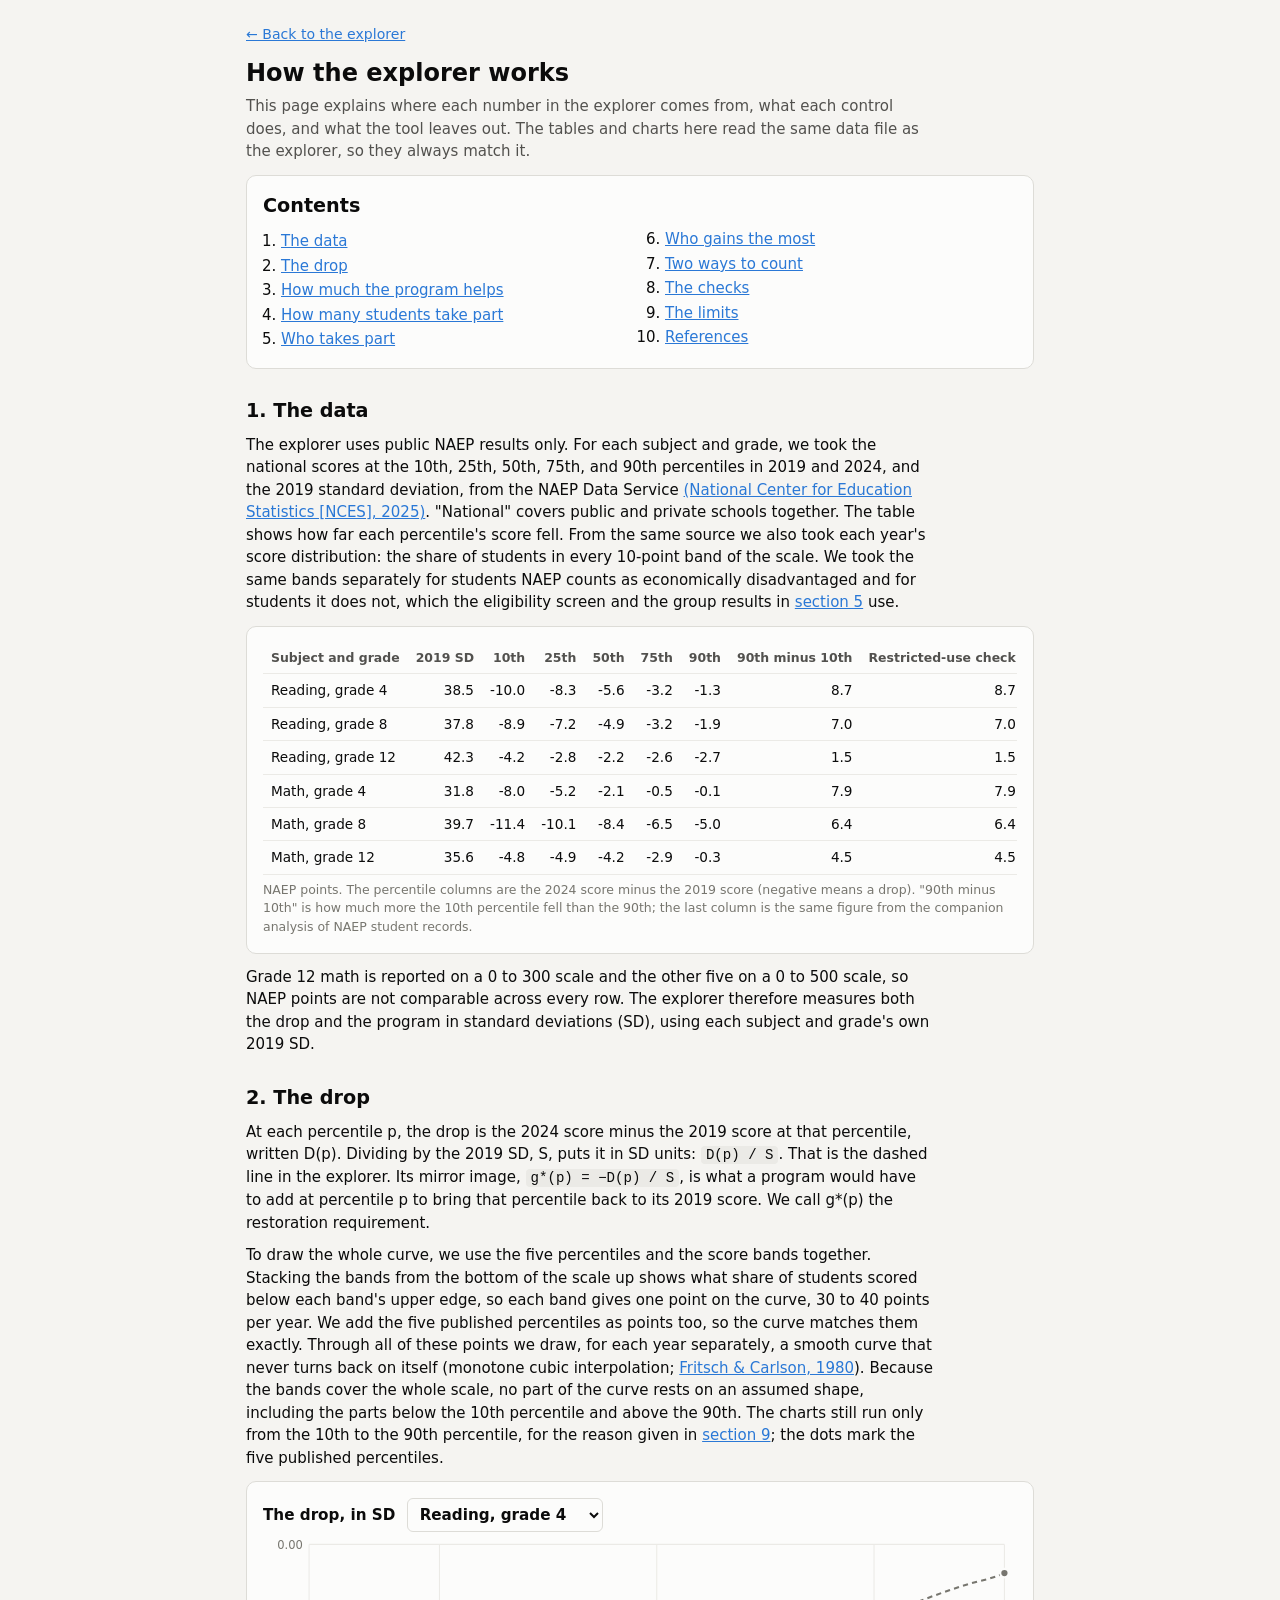
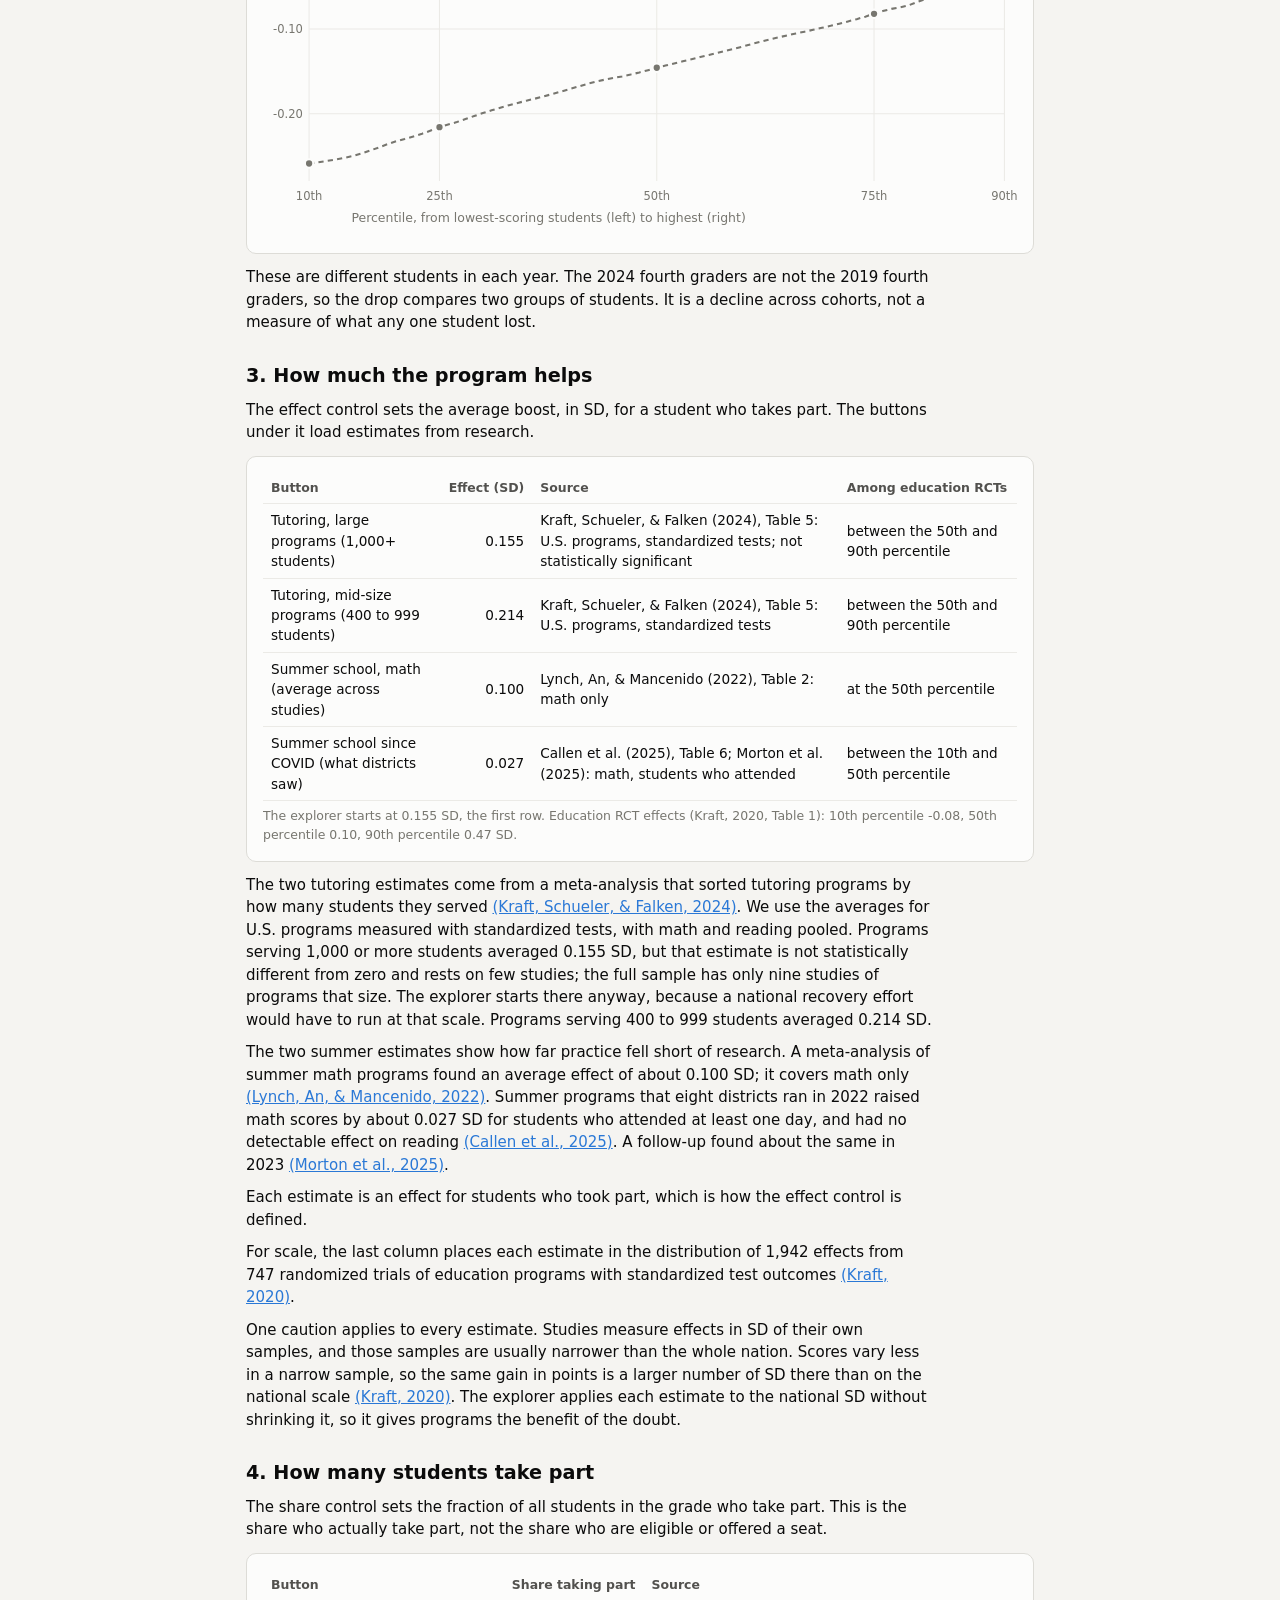
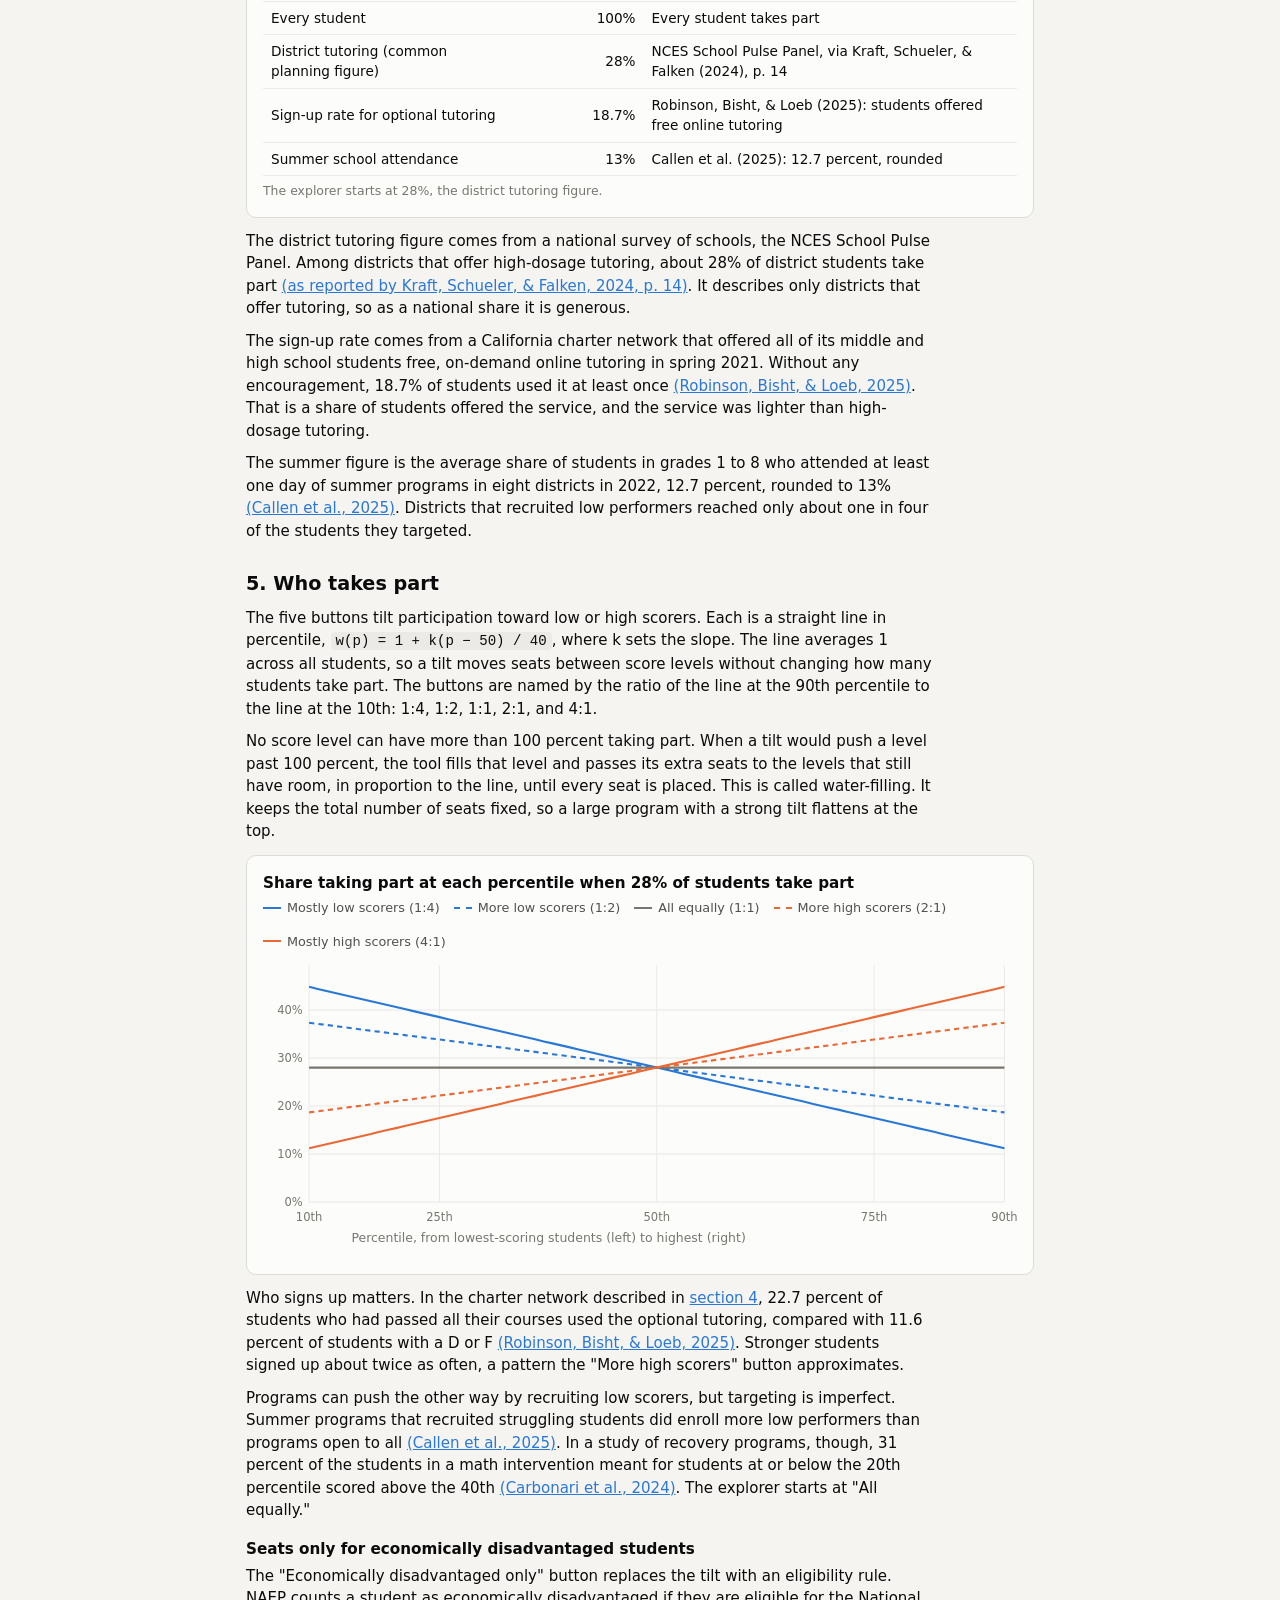
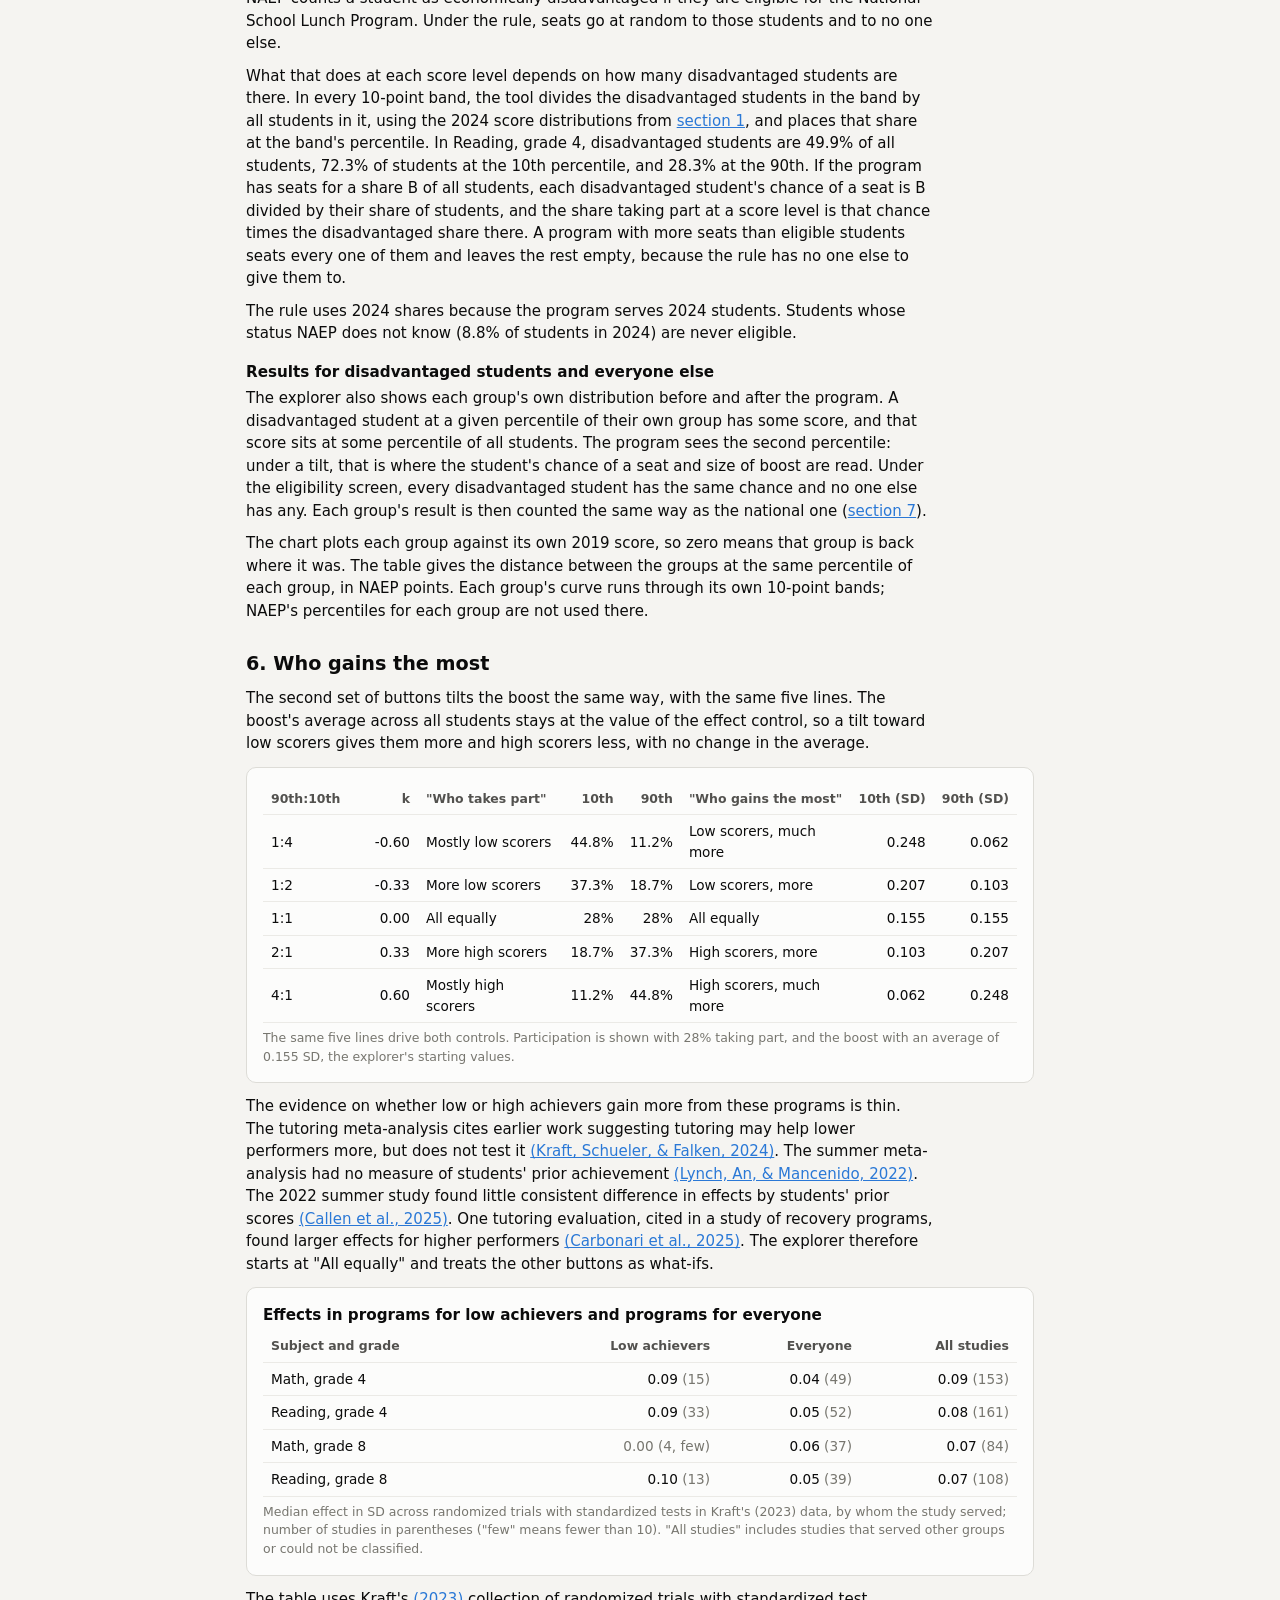
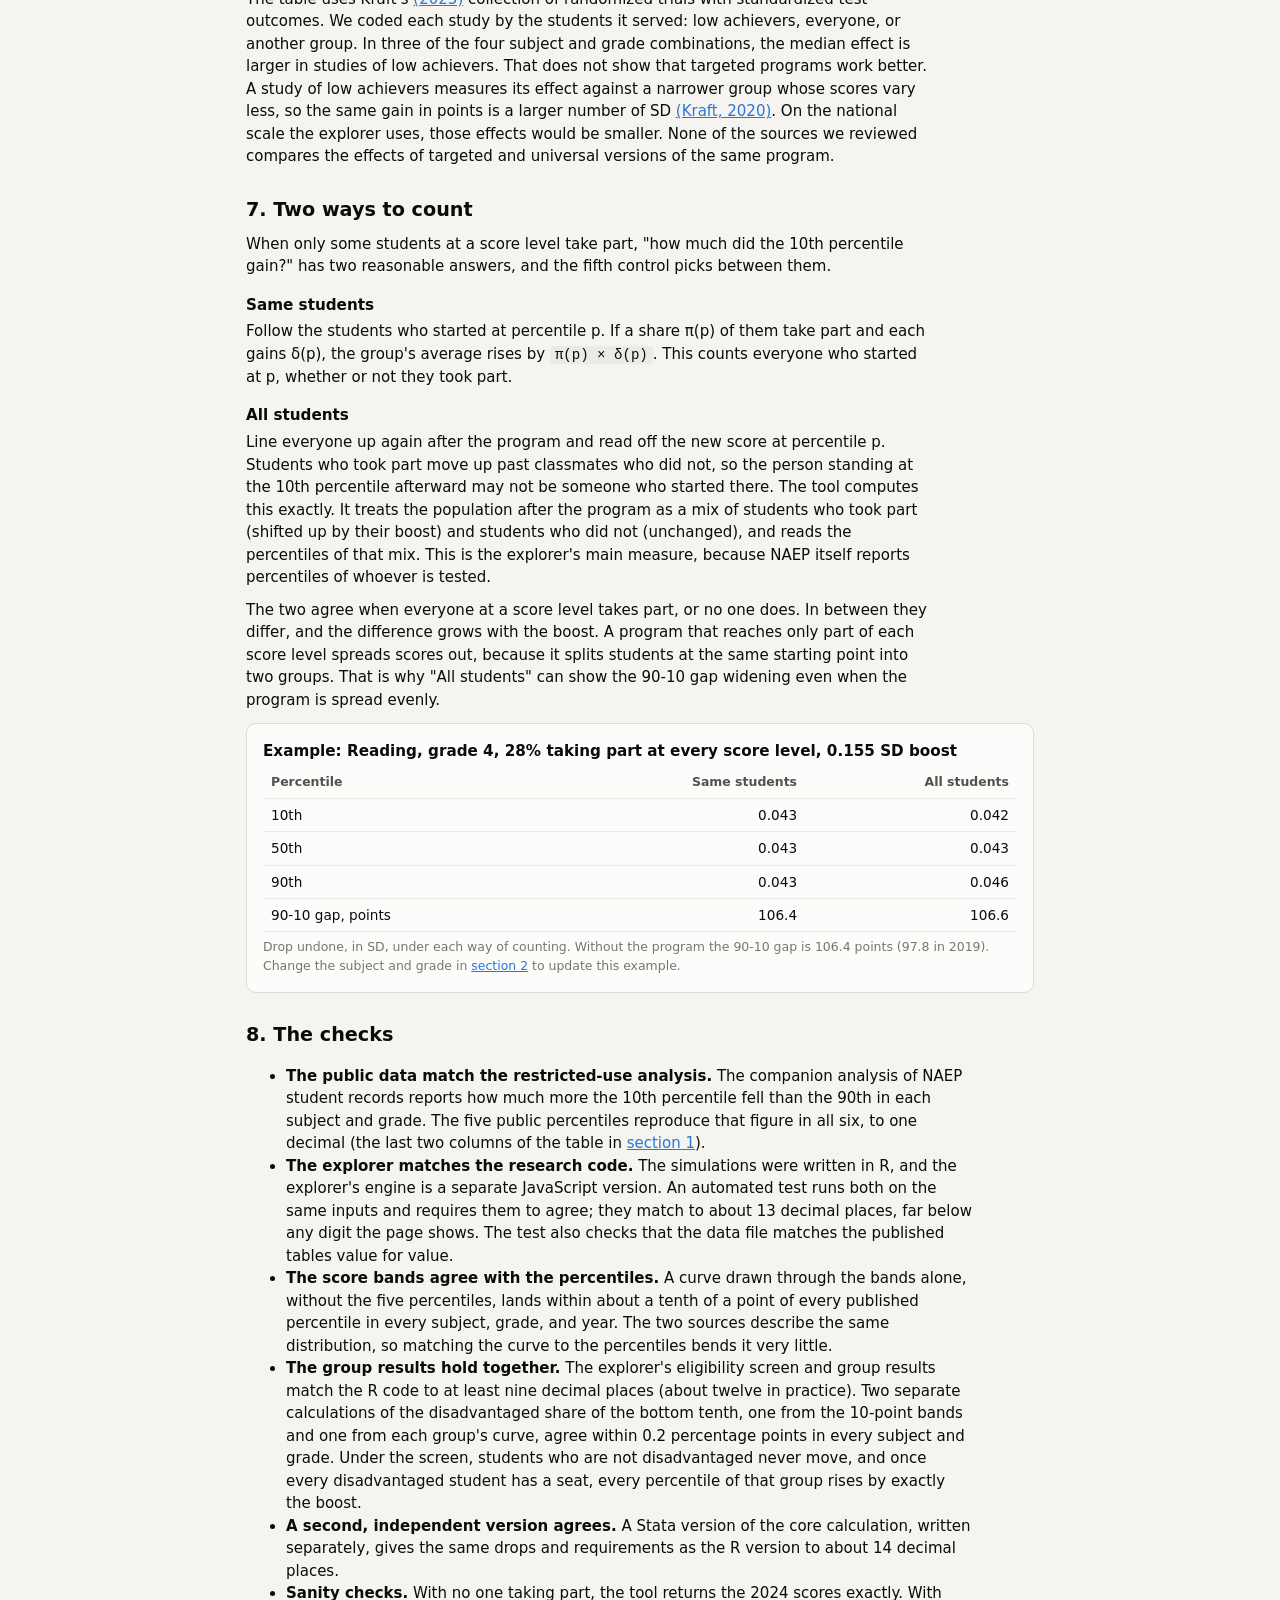
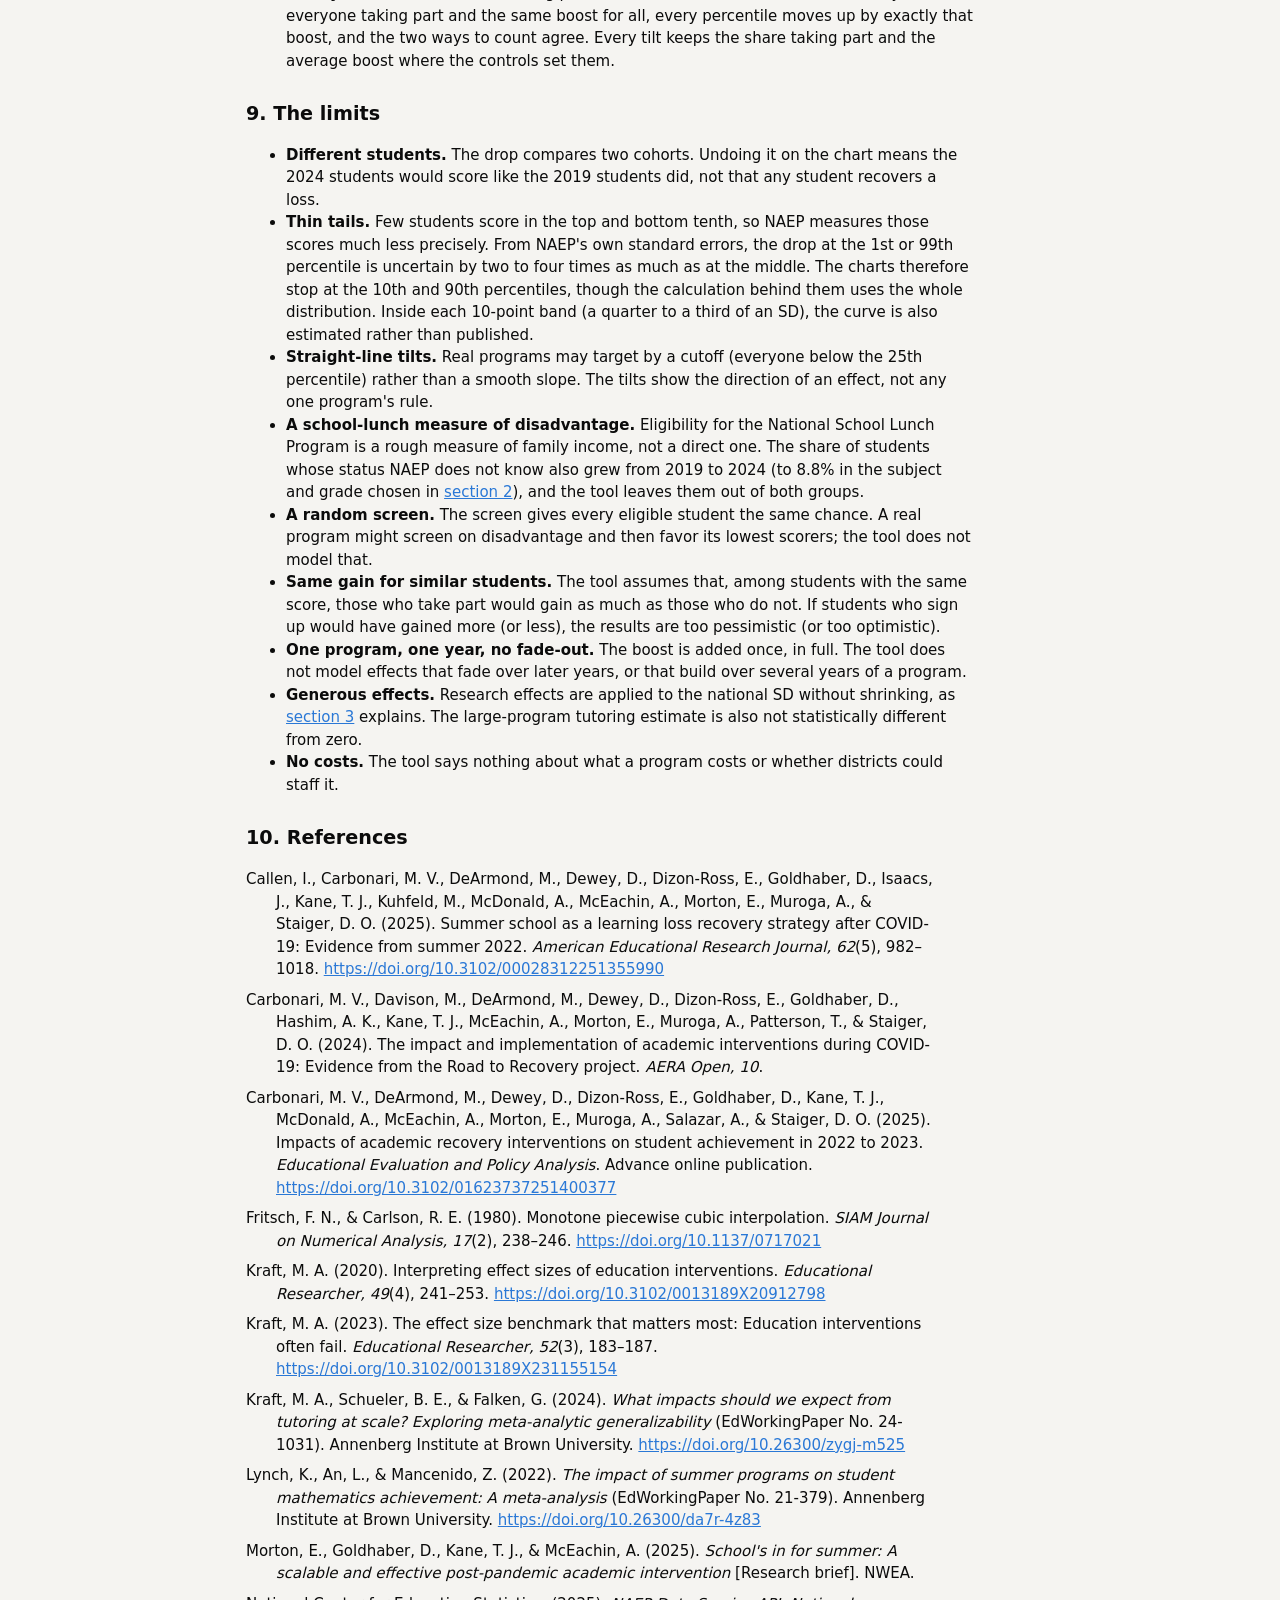
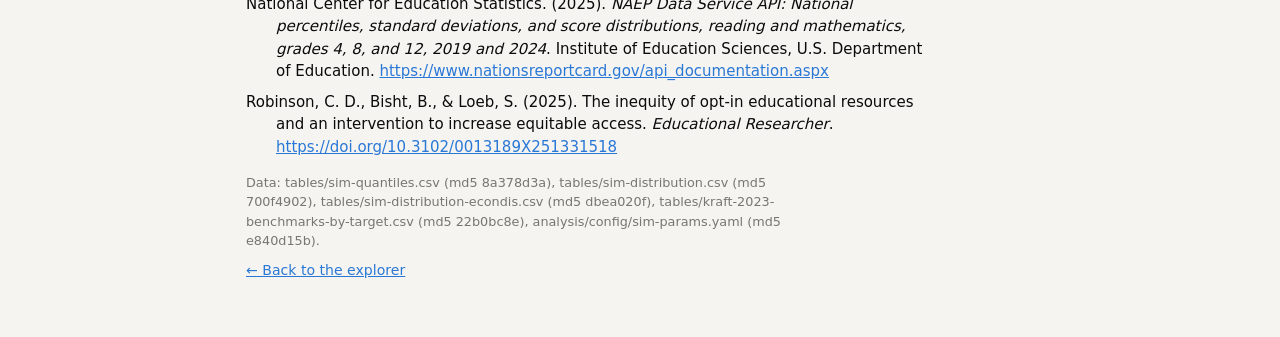
==== docs/methods.html @ 3affa506 "Add the economic-disadvantage breakdown to the pipeline and explorer Score distributions by ED statu" ====
<!doctype html>
<!-- draft v3, 2026-09-29 (eligibility screen and ED / not-ED results); sources: docs/cells.js (tables/sim-quantiles.csv, tables/sim-distribution.csv, tables/sim-distribution-econdis.csv, tables/kraft-2023-benchmarks-by-target.csv, analysis/config/sim-params.yaml), docs/engine.js, references/references.bib, source PDFs checked 2026-09-28 -->
<html lang="en">
<head>
<meta charset="utf-8">
<meta name="viewport" content="width=device-width, initial-scale=1">
<title>Explorer Methods</title>
<meta name="description" content="How the NAEP Recovery Explorer was built: the data, the drop, the program presets, the gradients, the two ways to count, the checks, and the limits.">
<link rel="stylesheet" href="style.css">
</head>
<body>
<main class="doc">
  <p class="back"><a href="index.html">&larr; Back to the explorer</a></p>
  <h1>How the explorer works</h1>
  <p class="lede">This page explains where each number in the explorer comes from, what each control does, and
  what the tool leaves out. The tables and charts here read the same data file as the explorer, so they
  always match it.</p>

  <nav class="card" aria-label="Contents">
    <h2>Contents</h2>
    <ol class="toc">
      <li><a href="#data">The data</a></li>
      <li><a href="#drop">The drop</a></li>
      <li><a href="#effects">How much the program helps</a></li>
      <li><a href="#participation">How many students take part</a></li>
      <li><a href="#who-takes-part">Who takes part</a></li>
      <li><a href="#who-gains">Who gains the most</a></li>
      <li><a href="#counting">Two ways to count</a></li>
      <li><a href="#checks">The checks</a></li>
      <li><a href="#limits">The limits</a></li>
      <li><a href="#references">References</a></li>
    </ol>
  </nav>

  <!-- ============================================================ 1 -->
  <section id="data">
    <h2>1. The data</h2>
    <p>The explorer uses public NAEP results only. For each subject and grade, we took the national scores at
    the 10th, 25th, 50th, 75th, and 90th percentiles in 2019 and 2024, and the 2019 standard deviation, from
    the NAEP Data Service <a href="#ref-naep">(National Center for Education Statistics [NCES], 2025)</a>.
    "National" covers public and private schools together. The table shows how far each percentile's score fell.
    From the same source we also took each year's score distribution: the share of students in every 10-point
    band of the scale. We took the same bands separately for students NAEP counts as economically disadvantaged
    and for students it does not, which the eligibility screen and the group results in
    <a href="#who-takes-part">section 5</a> use.</p>
    <div class="card">
      <div class="tbl-wrap"><table id="data-tbl"></table></div>
    </div>
    <p>Grade 12 math is reported on a 0 to 300 scale and the other five on a 0 to 500 scale, so NAEP points
    are not comparable across every row. The explorer therefore measures both the drop and the program in
    standard deviations (SD), using each subject and grade's own 2019 SD.</p>
  </section>

  <!-- ============================================================ 2 -->
  <section id="drop">
    <h2>2. The drop</h2>
    <p>At each percentile p, the drop is the 2024 score minus the 2019 score at that percentile, written
    D(p). Dividing by the 2019 SD, S, puts it in SD units: <span class="eq">D(p) / S</span>. That is the dashed
    line in the explorer. Its mirror image, <span class="eq">g*(p) = &minus;D(p) / S</span>, is what a program
    would have to add at percentile p to bring that percentile back to its 2019 score. We call g*(p) the
    restoration requirement.</p>
    <p>To draw the whole curve, we use the five percentiles and the score bands together. Stacking the bands
    from the bottom of the scale up shows what share of students scored below each band's upper edge, so each
    band gives one point on the curve, 30 to 40 points per year. We add the five published percentiles as points too, so the curve matches them exactly. Through all
    of these points we draw, for each year separately, a smooth curve that never turns back on itself
    (monotone cubic interpolation; <a href="#ref-fc">Fritsch &amp; Carlson, 1980</a>). Because the bands
    cover the whole scale, no part of the curve rests on an assumed shape, including the parts below the 10th
    percentile and above the 90th. The charts still run only from the 10th to the 90th percentile, for the
    reason given in <a href="#limits">section 9</a>; the dots mark the five published percentiles.</p>
    <div class="card">
      <h3>The drop, in SD <select id="cell" class="inline-select" aria-label="Subject and grade"></select></h3>
      <div class="chart" id="drop-chart"><div class="tip"></div></div>
      <p class="axis-cap">Percentile, from lowest-scoring students (left) to highest (right)</p>
    </div>
    <p>These are different students in each year. The 2024 fourth graders are not the 2019 fourth graders, so
    the drop compares two groups of students. It is a decline across cohorts, not a measure of what any one
    student lost.</p>
  </section>

  <!-- ============================================================ 3 -->
  <section id="effects">
    <h2>3. How much the program helps</h2>
    <p>The effect control sets the average boost, in SD, for a student who takes part. The buttons under it
    load estimates from research.</p>
    <div class="card">
      <div class="tbl-wrap"><table id="effects-tbl"></table></div>
    </div>
    <p>The two tutoring estimates come from a meta-analysis that sorted tutoring programs by how many
    students they served <a href="#ref-ksf">(Kraft, Schueler, &amp; Falken, 2024)</a>. We use the averages for
    U.S. programs measured with standardized tests, with math and reading pooled. Programs serving 1,000 or
    more students averaged <span data-effect="tut_scale"></span> SD, but that estimate is not statistically
    different from zero and rests on few studies; the full sample has only nine studies of programs that size.
    The explorer starts there anyway, because a national recovery effort would have to run at that scale.
    Programs serving 400 to 999 students averaged <span data-effect="tut_mid"></span> SD.</p>
    <p>The two summer estimates show how far practice fell short of research. A meta-analysis of summer math
    programs found an average effect of about <span data-effect="summer_math"></span> SD; it covers math only
    <a href="#ref-lynch">(Lynch, An, &amp; Mancenido, 2022)</a>. Summer programs that eight districts ran in
    2022 raised math scores by about <span data-effect="summer_real"></span> SD for students who attended at
    least one day, and had no detectable effect on reading <a href="#ref-callen">(Callen et al., 2025)</a>. A
    follow-up found about the same in 2023 <a href="#ref-morton">(Morton et al., 2025)</a>.</p>
    <p>Each estimate is an effect for students who took part, which is how the effect control is defined.</p>
    <p>For scale, the last column places each estimate in the distribution of 1,942 effects from 747
    randomized trials of education programs with standardized test outcomes
    <a href="#ref-kraft2020">(Kraft, 2020)</a>.</p>
    <p>One caution applies to every estimate. Studies measure effects in SD of their own samples, and those
    samples are usually narrower than the whole nation. Scores vary less in a narrow sample, so the same gain
    in points is a larger number of SD there than on the national scale
    <a href="#ref-kraft2020">(Kraft, 2020)</a>. The explorer applies each estimate to the national SD without
    shrinking it, so it gives programs the benefit of the doubt.</p>
  </section>

  <!-- ============================================================ 4 -->
  <section id="participation">
    <h2>4. How many students take part</h2>
    <p>The share control sets the fraction of all students in the grade who take part. This is the share who
    actually take part, not the share who are eligible or offered a seat.</p>
    <div class="card">
      <div class="tbl-wrap"><table id="part-tbl"></table></div>
    </div>
    <p>The district tutoring figure comes from a national survey of schools, the NCES School Pulse Panel.
    Among districts that offer high-dosage tutoring, about <span data-part="hdt_dist"></span> of district
    students take part <a href="#ref-ksf">(as reported by Kraft, Schueler, &amp; Falken, 2024, p. 14)</a>. It
    describes only districts that offer tutoring, so as a national share it is generous.</p>
    <p>The sign-up rate comes from a California charter network that offered all of its middle and high school
    students free, on-demand online tutoring in spring 2021. Without any encouragement,
    <span data-part="optin"></span> of students used it at least once
    <a href="#ref-robinson">(Robinson, Bisht, &amp; Loeb, 2025)</a>. That is a share of students offered the
    service, and the service was lighter than high-dosage tutoring.</p>
    <p>The summer figure is the average share of students in grades 1 to 8 who attended at least one day of
    summer programs in eight districts in 2022, 12.7 percent, rounded to <span data-part="summer"></span>
    <a href="#ref-callen">(Callen et al., 2025)</a>. Districts that recruited low performers reached only about
    one in four of the students they targeted.</p>
  </section>

  <!-- ============================================================ 5 -->
  <section id="who-takes-part">
    <h2>5. Who takes part</h2>
    <p>The five buttons tilt participation toward low or high scorers. Each is a straight line in percentile,
    <span class="eq">w(p) = 1 + k(p &minus; 50) / 40</span>, where k sets the slope. The line averages 1 across
    all students, so a tilt moves seats between score levels without changing how many students take part.
    The buttons are named by the ratio of the line at the 90th percentile to the line at the 10th: 1:4, 1:2,
    1:1, 2:1, and 4:1.</p>
    <p>No score level can have more than 100 percent taking part. When a tilt would push a level past 100
    percent, the tool fills that level and passes its extra seats to the levels that still have room, in
    proportion to the line, until every seat is placed. This is called water-filling. It keeps the total
    number of seats fixed, so a large program with a strong tilt flattens at the top.</p>
    <div class="card">
      <h3 id="tilt-title"></h3>
      <div class="legend" id="tilt-legend"></div>
      <div class="chart" id="tilt-chart"><div class="tip"></div></div>
      <p class="axis-cap">Percentile, from lowest-scoring students (left) to highest (right)</p>
    </div>
    <p>Who signs up matters. In the charter network described in <a href="#participation">section 4</a>,
    22.7 percent of students who had passed all their courses used the optional tutoring, compared with 11.6
    percent of students with a D or F <a href="#ref-robinson">(Robinson, Bisht, &amp; Loeb, 2025)</a>. Stronger
    students signed up about twice as often, a pattern the "More high scorers" button approximates.</p>
    <p>Programs can push the other way by recruiting low scorers, but targeting is imperfect. Summer programs
    that recruited struggling students did enroll more low performers than programs open to all
    <a href="#ref-callen">(Callen et al., 2025)</a>. In a study of recovery programs, though, 31 percent of the
    students in a math intervention meant for students at or below the 20th percentile scored above the 40th
    <a href="#ref-carb24">(Carbonari et al., 2024)</a>. The explorer starts at "All equally."</p>

    <h3 id="screen">Seats only for economically disadvantaged students</h3>
    <p>The "Economically disadvantaged only" button replaces the tilt with an eligibility rule. NAEP counts a
    student as economically disadvantaged if they are eligible for the National School Lunch Program. Under the
    rule, seats go at random to those students and to no one else.</p>
    <p>What that does at each score level depends on how many disadvantaged students are there. In every
    10-point band, the tool divides the disadvantaged students in the band by all students in it, using the 2024
    score distributions from <a href="#data">section 1</a>, and places that share at the band's percentile. In
    <span data-ed="cell"></span>, disadvantaged students are <span data-ed="pop"></span> of all students,
    <span data-ed="s10"></span> of students at the 10th percentile, and <span data-ed="s90"></span> at the
    90th. If the program has seats for a share B of all students, each disadvantaged student's chance of a
    seat is B divided by their share of students, and the share taking part at a score level is that chance
    times the disadvantaged share there. A program with more seats than eligible students seats every one of
    them and leaves the rest empty, because the rule has no one else to give them to.</p>
    <p>The rule uses 2024 shares because the program serves 2024 students. Students whose status NAEP does not
    know (<span data-ed="info"></span> of students in 2024) are never eligible.</p>

    <h3 id="groups">Results for disadvantaged students and everyone else</h3>
    <p>The explorer also shows each group's own distribution before and after the program. A disadvantaged
    student at a given percentile of their own group has some score, and that score sits at some percentile of
    all students. The program sees the second percentile: under a tilt, that is where the student's chance of a
    seat and size of boost are read. Under the eligibility screen, every disadvantaged student has the same
    chance and no one else has any. Each group's result is then counted the same way as the national one
    (<a href="#counting">section 7</a>).</p>
    <p>The chart plots each group against its own 2019 score, so zero means that group is back where it was.
    The table gives the distance between the groups at the same percentile of each group, in NAEP points. Each
    group's curve runs through its own 10-point bands; NAEP's percentiles for each group are not used there.</p>
  </section>

  <!-- ============================================================ 6 -->
  <section id="who-gains">
    <h2>6. Who gains the most</h2>
    <p>The second set of buttons tilts the boost the same way, with the same five lines. The boost's average
    across all students stays at the value of the effect control, so a tilt toward low scorers gives them more
    and high scorers less, with no change in the average.</p>
    <div class="card">
      <div class="tbl-wrap"><table id="tilt-tbl"></table></div>
    </div>
    <p>The evidence on whether low or high achievers gain more from these programs is thin. The tutoring
    meta-analysis cites earlier work suggesting tutoring may help lower performers more, but does not test it
    <a href="#ref-ksf">(Kraft, Schueler, &amp; Falken, 2024)</a>. The summer meta-analysis had no measure of
    students' prior achievement <a href="#ref-lynch">(Lynch, An, &amp; Mancenido, 2022)</a>. The 2022 summer
    study found little consistent difference in effects by students' prior scores
    <a href="#ref-callen">(Callen et al., 2025)</a>. One tutoring evaluation, cited in a study of recovery
    programs, found larger effects for higher performers <a href="#ref-carb25">(Carbonari et al., 2025)</a>.
    The explorer therefore starts at "All equally" and treats the other buttons as what-ifs.</p>
    <div class="card">
      <h3>Effects in programs for low achievers and programs for everyone</h3>
      <div class="tbl-wrap"><table id="kraft-tbl"></table></div>
    </div>
    <p>The table uses Kraft's <a href="#ref-kraft2023">(2023)</a> collection of randomized trials with
    standardized test outcomes. We coded each study by the students it served: low achievers, everyone, or
    another group. <span id="kraft-count"></span> That does not show that targeted programs work better. A study
    of low achievers measures its effect against a narrower group whose scores vary less, so the same gain in
    points is a larger number of SD <a href="#ref-kraft2020">(Kraft, 2020)</a>. On the national scale the
    explorer uses, those effects would be smaller. None of the sources we reviewed compares the effects of
    targeted and universal versions of the same program.</p>
  </section>

  <!-- ============================================================ 7 -->
  <section id="counting">
    <h2>7. Two ways to count</h2>
    <p>When only some students at a score level take part, "how much did the 10th percentile gain?" has two
    reasonable answers, and the fifth control picks between them.</p>
    <h3>Same students</h3>
    <p>Follow the students who started at percentile p. If a share &pi;(p) of them take part and each gains
    &delta;(p), the group's average rises by <span class="eq">&pi;(p) &times; &delta;(p)</span>. This counts
    everyone who started at p, whether or not they took part.</p>
    <h3>All students</h3>
    <p>Line everyone up again after the program and read off the new score at percentile p. Students who took
    part move up past classmates who did not, so the person standing at the 10th percentile afterward may not
    be someone who started there. The tool computes this exactly. It treats the population after the program
    as a mix of students who took part (shifted up by their boost) and students who did not (unchanged), and
    reads the percentiles of that mix. This is the explorer's main measure, because NAEP itself reports
    percentiles of whoever is tested.</p>
    <p>The two agree when everyone at a score level takes part, or no one does. In between they differ, and
    the difference grows with the boost. A program that reaches only part of each score level spreads scores
    out, because it splits students at the same starting point into two groups. That is why "All students" can
    show the 90-10 gap widening even when the program is spread evenly.</p>
    <div class="card">
      <h3 id="count-title"></h3>
      <div class="tbl-wrap"><table id="count-tbl"></table></div>
    </div>
  </section>

  <!-- ============================================================ 8 -->
  <section id="checks">
    <h2>8. The checks</h2>
    <ul>
      <li><strong>The public data match the restricted-use analysis.</strong> The companion analysis of NAEP
      student records reports how much more the 10th percentile fell than the 90th in each subject and grade.
      The five public percentiles reproduce that figure in all six, to one decimal (the last two columns of the
      table in <a href="#data">section 1</a>).</li>
      <li><strong>The explorer matches the research code.</strong> The simulations were written in R, and the
      explorer's engine is a separate JavaScript version. An automated test runs both on the same inputs and
      requires them to agree; they match to about 13 decimal places, far below any digit the page shows. The
      test also checks that the data file matches the published tables value for value.</li>
      <li><strong>The score bands agree with the percentiles.</strong> A curve drawn through the bands alone,
      without the five percentiles, lands within about a tenth of a point of every published percentile in every
      subject, grade, and year. The two sources describe the same distribution, so matching the curve to the
      percentiles bends it very little.</li>
      <li><strong>The group results hold together.</strong> The explorer's eligibility screen and group results
      match the R code to at least nine decimal places (about twelve in practice). Two separate calculations of the disadvantaged share of the
      bottom tenth, one from the 10-point bands and one from each group's curve, agree within 0.2 percentage
      points in every subject and grade. Under the screen, students who are not disadvantaged never move, and
      once every disadvantaged student has a seat, every percentile of that group rises by exactly the boost.</li>
      <li><strong>A second, independent version agrees.</strong> A Stata version of the core calculation,
      written separately, gives the same drops and requirements as the R version to about 14 decimal places.</li>
      <li><strong>Sanity checks.</strong> With no one taking part, the tool returns the 2024 scores exactly. With
      everyone taking part and the same boost for all, every percentile moves up by exactly that boost, and the
      two ways to count agree. Every tilt keeps the share taking part and the average boost where the controls
      set them.</li>
    </ul>
  </section>

  <!-- ============================================================ 9 -->
  <section id="limits">
    <h2>9. The limits</h2>
    <ul id="limits-list">
      <li><strong>Different students.</strong> The drop compares two cohorts. Undoing it on the chart means the
      2024 students would score like the 2019 students did, not that any student recovers a loss.</li>
      <li><strong>Thin tails.</strong> Few students score in the top and bottom tenth, so NAEP measures those
      scores much less precisely. From NAEP's own standard errors, the drop at the 1st or 99th percentile is
      uncertain by two to four times as much as at the middle. The charts therefore stop at the 10th and 90th
      percentiles, though the calculation behind them uses the whole distribution. Inside each 10-point band
      (a quarter to a third of an SD), the curve is also estimated rather than published.</li>
      <li><strong>Straight-line tilts.</strong> Real programs may target by a cutoff (everyone below the 25th
      percentile) rather than a smooth slope. The tilts show the direction of an effect, not any one
      program's rule.</li>
      <li><strong>A school-lunch measure of disadvantage.</strong> Eligibility for the National School Lunch
      Program is a rough measure of family income, not a direct one. The share of students whose status NAEP
      does not know also grew from 2019 to 2024 (to <span data-ed="info"></span> in the subject and grade chosen
      in <a href="#drop">section 2</a>), and the tool leaves them out of both groups.</li>
      <li><strong>A random screen.</strong> The screen gives every eligible student the same chance. A real
      program might screen on disadvantage and then favor its lowest scorers; the tool does not model that.</li>
      <li><strong>Same gain for similar students.</strong> The tool assumes that, among students with the same
      score, those who take part would gain as much as those who do not. If students who sign up would have
      gained more (or less), the results are too pessimistic (or too optimistic).</li>
      <li><strong>One program, one year, no fade-out.</strong> The boost is added once, in full. The tool does
      not model effects that fade over later years, or that build over several years of a program.</li>
      <li><strong>Generous effects.</strong> Research effects are applied to the national SD without shrinking,
      as <a href="#effects">section 3</a> explains. The large-program tutoring estimate is also not
      statistically different from zero.</li>
      <li><strong>No costs.</strong> The tool says nothing about what a program costs or whether districts could
      staff it.</li>
    </ul>
  </section>

  <!-- ============================================================ 10 -->
  <section id="references">
    <h2>10. References</h2>
    <ul class="refs" id="refs-list">
      <li id="ref-callen">Callen, I., Carbonari, M. V., DeArmond, M., Dewey, D., Dizon-Ross, E., Goldhaber, D.,
      Isaacs, J., Kane, T. J., Kuhfeld, M., McDonald, A., McEachin, A., Morton, E., Muroga, A., &amp; Staiger,
      D. O. (2025). Summer school as a learning loss recovery strategy after COVID-19: Evidence from summer 2022.
      <em>American Educational Research Journal, 62</em>(5), 982&ndash;1018.
      <a href="https://doi.org/10.3102/00028312251355990">https://doi.org/10.3102/00028312251355990</a></li>
      <li id="ref-carb24">Carbonari, M. V., Davison, M., DeArmond, M., Dewey, D., Dizon-Ross, E., Goldhaber, D.,
      Hashim, A. K., Kane, T. J., McEachin, A., Morton, E., Muroga, A., Patterson, T., &amp; Staiger, D. O.
      (2024). The impact and implementation of academic interventions during COVID-19: Evidence from the Road to
      Recovery project. <em>AERA Open, 10</em>.</li>
      <li id="ref-carb25">Carbonari, M. V., DeArmond, M., Dewey, D., Dizon-Ross, E., Goldhaber, D., Kane, T. J.,
      McDonald, A., McEachin, A., Morton, E., Muroga, A., Salazar, A., &amp; Staiger, D. O. (2025). Impacts of
      academic recovery interventions on student achievement in 2022 to 2023. <em>Educational Evaluation and
      Policy Analysis</em>. Advance online publication.
      <a href="https://doi.org/10.3102/01623737251400377">https://doi.org/10.3102/01623737251400377</a></li>
      <li id="ref-fc">Fritsch, F. N., &amp; Carlson, R. E. (1980). Monotone piecewise cubic interpolation.
      <em>SIAM Journal on Numerical Analysis, 17</em>(2), 238&ndash;246.
      <a href="https://doi.org/10.1137/0717021">https://doi.org/10.1137/0717021</a></li>
      <li id="ref-kraft2020">Kraft, M. A. (2020). Interpreting effect sizes of education interventions.
      <em>Educational Researcher, 49</em>(4), 241&ndash;253.
      <a href="https://doi.org/10.3102/0013189X20912798">https://doi.org/10.3102/0013189X20912798</a></li>
      <li id="ref-kraft2023">Kraft, M. A. (2023). The effect size benchmark that matters most: Education
      interventions often fail. <em>Educational Researcher, 52</em>(3), 183&ndash;187.
      <a href="https://doi.org/10.3102/0013189X231155154">https://doi.org/10.3102/0013189X231155154</a></li>
      <li id="ref-ksf">Kraft, M. A., Schueler, B. E., &amp; Falken, G. (2024). <em>What impacts should we expect
      from tutoring at scale? Exploring meta-analytic generalizability</em> (EdWorkingPaper No. 24-1031).
      Annenberg Institute at Brown University.
      <a href="https://doi.org/10.26300/zygj-m525">https://doi.org/10.26300/zygj-m525</a></li>
      <li id="ref-lynch">Lynch, K., An, L., &amp; Mancenido, Z. (2022). <em>The impact of summer programs on
      student mathematics achievement: A meta-analysis</em> (EdWorkingPaper No. 21-379). Annenberg Institute at
      Brown University. <a href="https://doi.org/10.26300/da7r-4z83">https://doi.org/10.26300/da7r-4z83</a></li>
      <li id="ref-morton">Morton, E., Goldhaber, D., Kane, T. J., &amp; McEachin, A. (2025). <em>School's in for
      summer: A scalable and effective post-pandemic academic intervention</em> [Research brief]. NWEA.</li>
      <li id="ref-naep">National Center for Education Statistics. (2025). <em>NAEP Data Service API: National
      percentiles, standard deviations, and score distributions, reading and mathematics, grades 4, 8, and 12,
      2019 and 2024</em>.
      Institute of Education Sciences, U.S. Department of Education.
      <a href="https://www.nationsreportcard.gov/api_documentation.aspx">https://www.nationsreportcard.gov/api_documentation.aspx</a></li>
      <li id="ref-robinson">Robinson, C. D., Bisht, B., &amp; Loeb, S. (2025). The inequity of opt-in educational
      resources and an intervention to increase equitable access. <em>Educational Researcher</em>.
      <a href="https://doi.org/10.3102/0013189X251331518">https://doi.org/10.3102/0013189X251331518</a></li>
    </ul>
    <p class="note" id="provenance"></p>
  </section>

  <p class="back"><a href="index.html">&larr; Back to the explorer</a></p>
</main>

<script src="cells.js"></script>
<script src="engine.js"></script>
<script src="charts.js"></script>
<script>
"use strict";
// Every table, chart, and config value on this page is read from cells.js
// or computed by engine.js, the same files the explorer uses, so the page
// cannot disagree with it. The only numbers typed into the prose are facts
// from the cited sources (study counts, unrounded rates), each next to its
// citation.
const D = globalThis.TOOL_DATA, E = globalThis.NAEPEngine;
const { ord, el, path, hover, frame, CURVE_P } = globalThis.NAEPCharts;
const { f1, f2, f3, fmtPct, cellName, configValue, chipName, tiltName, provenanceText } = globalThis.NAEPShared;
const PS = D.percentiles;
const $ = (id) => document.getElementById(id);
const at = (cell, key, p) => cell[key][PS.indexOf(p)];

const G_DEFAULT = configValue(D.benchmarks, D.treated_effect);
const C_DEFAULT = configValue(D.participation, "hdt_dist");

// Each preset's readable citation is the config's `cite` field; a preset
// without one shows the config's `source` key string instead.
const sourceText = (x) => x.cite || x.source;

// ------------------------------------------------------------ 1. data table
(function dataTable() {
  const rows = D.cells.map((c) => {
    const dc = at(c, "d", 90) - at(c, "d", 10);
    return `<tr><td>${cellName(c.label)}</td><td>${f1(c.sd2019)}</td>` +
      PS.map((p) => `<td>${f1(at(c, "d", p))}</td>`).join("") +
      `<td>${f1(dc)}</td><td>${f1(D.table2a[c.label])}</td></tr>`;
  }).join("");
  $("data-tbl").innerHTML = `<thead><tr><th>Subject and grade</th><th>2019 SD</th>` +
    PS.map((p) => `<th>${ord(p)}</th>`).join("") +
    `<th>90th minus 10th</th><th>Restricted-use check</th></tr></thead><tbody>${rows}</tbody>` +
    `<caption>NAEP points. The percentile columns are the 2024 score minus the 2019 score (negative means a
    drop). "90th minus 10th" is how much more the 10th percentile fell than the 90th; the last column is the
    same figure from the companion analysis of NAEP student records.</caption>`;
})();

// ------------------------------------------------------------ 2. drop chart
const cellSel = $("cell");
D.cells.forEach((c) => cellSel.add(new Option(cellName(c.label), c.label)));
function currentCell() { return D.cells.find((c) => c.label === cellSel.value); }

function drawDrop(cell) {
  // The no-program scenario gives the interpolated drop at every percentile.
  const res = E.scenario(cell, PS, { effect: 0, share: 0, kPart: 0, kEffect: 0, mode: "group" }, CURVE_P);
  const v = (r) => -r.gStar;
  const vals = res.curve.map(v);
  const lo = Math.min(-0.05, ...vals), hi = Math.max(0, ...vals), pad = (hi - lo) * 0.08;
  const F = frame("drop-chart", 720, 260, [lo - pad, hi > 0 ? hi + pad : 0], f2, 5);
  el("path", { d: path(res.curve.map((r) => [F.x(r.p), F.y(v(r))])), fill: "none",
               stroke: "var(--series-before)", "stroke-width": 2, "stroke-dasharray": "5 4" }, F.svg);
  res.knots.forEach((r) => el("circle", { cx: F.x(r.p), cy: F.y(v(r)), r: 4, fill: "var(--series-before)",
                                          stroke: "var(--surface-1)", "stroke-width": 2 }, F.svg));
  hover(F, res.curve, (r) => F.y(v(r)), (r) =>
    `<div>${ord(r.p)} percentile${PS.includes(r.p) ? " (published)" : " (from the score bands)"}</div>` +
    `<div>Drop: <b>${f3(v(r))}</b> SD, <b>${f1(r.q2024_pts - r.q2019_pts)}</b> points</div>`);
}

// ------------------------------------------------------------ 3, 4. presets
// Where an effect sits in Kraft's (2020) distribution of RCT effects. Only
// the 10th, 50th, and 90th: Table 1 reports deciles, so the config's p25 and
// p75 are interpolations, not published values (see TODO.md).
const KRAFT2020_REPORTED = ["p10", "p50", "p90"];
const KRAFT2020 = KRAFT2020_REPORTED.map((k) => {
  if (!(k in D.kraft2020)) throw new Error(`cells.js kraft2020 has no ${k}`);
  return [Number(k.slice(1)), D.kraft2020[k]];
});
function kraftBracket(g) {
  const ks = KRAFT2020;
  if (g < ks[0][1]) return `below the ${ord(ks[0][0])}`;
  for (let i = 0; i < ks.length; i++) {
    if (g === ks[i][1]) return `at the ${ord(ks[i][0])}`;
    if (i + 1 < ks.length && g < ks[i + 1][1]) return `between the ${ord(ks[i][0])} and ${ord(ks[i + 1][0])}`;
  }
  return `above the ${ord(ks[ks.length - 1][0])}`;
}
$("effects-tbl").innerHTML = `<thead><tr><th>Button</th><th>Effect (SD)</th><th class="txt">Source</th>` +
  `<th class="txt">Among education RCTs</th></tr></thead><tbody>` +
  D.benchmarks.map((b) => `<tr><td>${chipName(b)}</td><td>${f3(b.g)}</td><td class="txt">${sourceText(b)}</td>` +
    `<td class="txt">${kraftBracket(b.g)} percentile</td></tr>`).join("") +
  `</tbody><caption>The explorer starts at ${f3(G_DEFAULT.g)} SD, the first row.
  Education RCT effects (Kraft, 2020, Table 1): ${KRAFT2020
    .map(([p, v]) => `${ord(p)} percentile ${f2(v)}`).join(", ")} SD.</caption>`;
$("part-tbl").innerHTML = `<thead><tr><th>Button</th><th>Share taking part</th><th class="txt">Source</th></tr></thead><tbody>` +
  D.participation.map((p) => `<tr><td>${chipName(p)}</td><td>${fmtPct(p.c)}</td><td class="txt">${sourceText(p)}</td></tr>`).join("") +
  `</tbody><caption>The explorer starts at ${fmtPct(C_DEFAULT.c)}, the district tutoring figure.</caption>`;

// ------------------------------------------------------------ 5, 6. tilts
// Button names from the explorer (shared labels), so the reader can match
// them up.
const PART_NAMES = Object.fromEntries(E.TILT_LEVELS.map((l) => [l.id, tiltName("part", l.id)]));
const EFFECT_NAMES = Object.fromEntries(E.TILT_LEVELS.map((l) => [l.id, tiltName("effect", l.id)]));
// Strong tilts solid, mild tilts dashed; low-scorer tilts blue, high-scorer
// tilts orange, neutral gray.
const TILT_STYLE = {
  "strong-neg": { stroke: "var(--series-after)" }, "mild-neg": { stroke: "var(--series-after)", dash: "5 4" },
  neutral: { stroke: "var(--series-before)" },
  "mild-pos": { stroke: "var(--series-effect)", dash: "5 4" }, "strong-pos": { stroke: "var(--series-effect)" },
};
(function tiltChart() {
  const B = C_DEFAULT.c;
  $("tilt-title").textContent = `Share taking part at each percentile when ${fmtPct(B)} of students take part`;
  $("tilt-legend").innerHTML = E.TILT_LEVELS.map((l) => {
    const s = TILT_STYLE[l.id];
    return `<span><i class="sw${s.dash ? " dash" : ""}" style="border-color:${s.stroke}"></i>${PART_NAMES[l.id]} (${l.ratio})</span>`;
  }).join("");
  const lines = E.TILT_LEVELS.map((l) => ({ l, v: E.participation(B, l.k)(CURVE_P) }));
  const top = Math.max(...lines.flatMap((x) => x.v));
  const F = frame("tilt-chart", 720, 260, [0, Math.min(1, top * 1.1)], (v) => fmtPct(v), 5);
  lines.forEach(({ l, v }) => {
    const s = TILT_STYLE[l.id];
    el("path", { d: path(CURVE_P.map((p, i) => [F.x(p), F.y(v[i])])), fill: "none", stroke: s.stroke,
                 "stroke-width": 2, ...(s.dash ? { "stroke-dasharray": s.dash } : {}) }, F.svg);
  });
  const rows = CURVE_P.map((p, i) => ({ p, v: lines.map((x) => x.v[i]) }));
  // The hover dot sits on the neutral line, found by id rather than position.
  const iNeutral = E.TILT_LEVELS.findIndex((l) => l.id === "neutral");
  hover(F, rows, (r) => F.y(r.v[iNeutral]), (r) => `<div>${ord(r.p)} percentile</div>` +
    E.TILT_LEVELS.map((l, j) => `<div>${PART_NAMES[l.id]}: <b>${fmtPct(r.v[j])}</b></div>`).join(""));
})();
(function tiltTable() {
  const B = C_DEFAULT.c, g = G_DEFAULT.g;
  const rows = E.TILT_LEVELS.map((l) => {
    const pr = E.participation(B, l.k)([10, 90]);
    const w = E.tilt(l.k);
    return `<tr><td>${l.ratio}</td><td>${f2(l.k)}</td><td class="txt">${PART_NAMES[l.id]}</td><td>${fmtPct(pr[0])}</td><td>${fmtPct(pr[1])}</td>` +
      `<td class="txt">${EFFECT_NAMES[l.id]}</td><td>${f3(g * w(10))}</td><td>${f3(g * w(90))}</td></tr>`;
  }).join("");
  $("tilt-tbl").innerHTML = `<thead><tr><th>90th:10th</th><th>k</th><th class="txt">"Who takes part"</th><th>10th</th><th>90th</th>` +
    `<th class="txt">"Who gains the most"</th><th>10th (SD)</th><th>90th (SD)</th></tr></thead><tbody>${rows}</tbody>` +
    `<caption>The same five lines drive both controls. Participation is shown with ${fmtPct(B)} taking part,
    and the boost with an average of ${f3(g)} SD, the explorer's starting values.</caption>`;
})();

// Kraft (2023): programs for low achievers versus programs for everyone.
(function kraftTable() {
  const NAMES = { universal: "Everyone", targeted_low: "Low achievers", pooled: "All studies" };
  const groups = [...new Set(D.kraft_target.map((r) => `${r.grade}|${r.subject}`))];
  const COLS = ["targeted_low", "universal", "pooled"];
  const td = (r) => r ? `<td${r.thin ? ' class="thin"' : ""}>${f2(r.p50)} <span class="thin-note">(${r.studies}${r.thin ? ", few" : ""})</span></td>` : "<td>n/a</td>";
  // One lookup per grade and subject, used by both the table and the count.
  const byGroup = groups.map((gs) => {
    const [grade, subject] = gs.split("|");
    const pick = Object.fromEntries(COLS.map((t) => [t, D.kraft_target.find((r) =>
      String(r.grade) === grade && r.subject === subject && r.target === t)]));
    return { grade, subject, pick };
  });
  const rows = byGroup.map(({ grade, subject, pick }) =>
    `<tr><td>${subject}, grade ${grade}</td>${COLS.map((t) => td(pick[t])).join("")}</tr>`).join("");
  const pairs = byGroup.map(({ pick }) => [pick.targeted_low, pick.universal]).filter(([a, b]) => a && b);
  const larger = pairs.filter(([a, b]) => a.p50 > b.p50).length;
  const words = ["none", "one", "two", "three", "four", "five", "six", "seven", "eight"];
  $("kraft-count").textContent = `In ${words[larger] || larger} of the ${words[pairs.length] || pairs.length} ` +
    `subject and grade combinations, the median effect is larger in studies of low achievers.`;
  $("kraft-tbl").innerHTML = `<thead><tr><th>Subject and grade</th>${COLS
    .map((t) => `<th>${NAMES[t]}</th>`).join("")}</tr></thead><tbody>${rows}</tbody>` +
    `<caption>Median effect in SD across randomized trials with standardized tests in Kraft's (2023) data, by
    whom the study served; number of studies in parentheses ("few" means fewer than 10). "All studies"
    includes studies that served other groups or could not be classified.</caption>`;
})();

// ------------------------------------------------------------ 7. counting
function drawCounting(cell) {
  const g = G_DEFAULT.g, B = C_DEFAULT.c;
  const run = (mode, share) => E.scenario(cell, PS, { effect: g, share, kPart: 0, kEffect: 0, mode }, [10, 50, 90]);
  const grp = run("group", B), dist = run("distributional", B);
  $("count-title").textContent = `Example: ${cellName(cell.label)}, ${fmtPct(B)} taking part at every score level, ` +
    `${f3(g)} SD boost`;
  const rows = [10, 50, 90].map((p) => {
    const a = grp.knots.find((r) => r.p === p), b = dist.knots.find((r) => r.p === p);
    return `<tr><td>${ord(p)}</td><td>${f3(a.gain)}</td><td>${f3(b.gain)}</td></tr>`;
  }).join("");
  $("count-tbl").innerHTML = `<thead><tr><th>Percentile</th><th>Same students</th><th>All students</th></tr></thead>` +
    `<tbody>${rows}<tr><td>90-10 gap, points</td><td>${f1(grp.gap9010.post)}</td><td>${f1(dist.gap9010.post)}</td></tr></tbody>` +
    `<caption>Drop undone, in SD, under each way of counting. Without the program the 90-10 gap is
    ${f1(grp.gap9010.y2024)} points (${f1(grp.gap9010.y2019)} in 2019). Change the subject and grade in
    <a href="#drop">section 2</a> to update this example.</caption>`;
}

// ------------------------------------------------------------ prose numbers
document.querySelectorAll("[data-effect]").forEach((n) => { n.textContent = f3(configValue(D.benchmarks, n.dataset.effect).g); });
document.querySelectorAll("[data-part]").forEach((n) => { n.textContent = fmtPct(configValue(D.participation, n.dataset.part).c); });

// ------------------------------------------------------------ provenance
$("provenance").textContent = provenanceText(D);

// ------------------------------------------------------------ 5. screen numbers
// The eligibility-screen paragraph's numbers, for the cell chosen in section 2.
function fillScreen(cell) {
  const s = (p) => E.edShareAt(cell.ed, [p])[0];
  const info = E.edUnknownShare(cell.ed);
  const vals = { cell: cellName(cell.label), pop: fmtPct(cell.ed.pop), s10: fmtPct(s(10)), s90: fmtPct(s(90)),
                 info: fmtPct(info) };
  document.querySelectorAll("[data-ed]").forEach((n) => { n.textContent = vals[n.dataset.ed]; });
}

function render() { const c = currentCell(); drawDrop(c); drawCounting(c); fillScreen(c); }
cellSel.addEventListener("change", render);
render();
</script>
</body>
</html>
---- docs/style.css ----
/* Shared styles for the explorer (index.html) and its methods page
   (methods.html). One copy, so the two pages cannot drift apart. */
/* Colors are role tokens. Light is the default; dark is its own set of
   steps (not an automatic inversion), applied for an OS dark preference
   unless the page is stamped light, or when stamped dark. */
:root {
  color-scheme: light;
  --surface-0: #f5f4f1;
  --surface-1: #fcfcfb;
  --border: #dddcd7;
  --grid: #ebeae6;
  --text-primary: #0b0b0b;
  --text-secondary: #52514e;
  --text-muted: #77766f;
  --accent: #2a78d6;
  --accent-soft: #cde2fb;
  --series-before: #77766f;   /* D(p)/S: the neutral reference */
  --series-after: #2a78d6;    /* position after the program */
  --series-part: #2a78d6;
  --series-effect: #eb6834;
  --series-ed: #4a3aa7;       /* economically disadvantaged (categorical slot 7) */
  --series-ned: #1baf7a;      /* not economically disadvantaged (slot 3); under 3:1 on light, so the table carries the numbers */
  --closed-fill: rgba(42, 120, 214, 0.16);
  --over-fill: rgba(235, 104, 52, 0.18);
}
@media (prefers-color-scheme: dark) {
  :root:not([data-theme="light"]) {
    color-scheme: dark;
    --surface-0: #121211;
    --surface-1: #1a1a19;
    --border: #383835;
    --grid: #2a2a28;
    --text-primary: #ffffff;
    --text-secondary: #c3c2b7;
    --text-muted: #9a998f;
    --accent: #3987e5;
    --accent-soft: #1c3a5e;
    --series-before: #9a998f;
    --series-after: #3987e5;
    --series-part: #3987e5;
    --series-effect: #d95926;
    --series-ed: #9085e9;
    --series-ned: #199e70;
    --closed-fill: rgba(57, 135, 229, 0.22);
    --over-fill: rgba(217, 89, 38, 0.25);
  }
}
:root[data-theme="dark"] {
  color-scheme: dark;
  --surface-0: #121211;
  --surface-1: #1a1a19;
  --border: #383835;
  --grid: #2a2a28;
  --text-primary: #ffffff;
  --text-secondary: #c3c2b7;
  --text-muted: #9a998f;
  --accent: #3987e5;
  --accent-soft: #1c3a5e;
  --series-before: #9a998f;
  --series-after: #3987e5;
  --series-part: #3987e5;
  --series-effect: #d95926;
  --series-ed: #9085e9;
  --series-ned: #199e70;
  --closed-fill: rgba(57, 135, 229, 0.22);
  --over-fill: rgba(217, 89, 38, 0.25);
}

* { box-sizing: border-box; }
body {
  margin: 0; background: var(--surface-0); color: var(--text-primary);
  font: 15px/1.5 system-ui, -apple-system, "Segoe UI", Roboto, sans-serif;
}
main { max-width: 1180px; margin: 0 auto; padding: 24px 16px 48px; }
h1 { font-size: 1.5rem; margin: 0 0 4px; }
h2 { font-size: 1rem; margin: 0 0 8px; }
.lede { color: var(--text-secondary); margin: 0 0 20px; max-width: 70ch; }
.layout { display: grid; grid-template-columns: 330px 1fr; gap: 20px; align-items: start; }
/* minmax(0, 1fr) and min-width: 0 let a wide table scroll inside its own
   box instead of stretching the whole page past a phone's width. */
.layout > * { min-width: 0; }
@media (max-width: 860px) { .layout { grid-template-columns: minmax(0, 1fr); } }
.card { background: var(--surface-1); border: 1px solid var(--border); border-radius: 10px; padding: 16px; min-width: 0; }
.stack > * + * { margin-top: 16px; }

/* Controls */
fieldset { border: 0; margin: 0; padding: 0; min-width: 0; }
legend, .ctl-label { font-weight: 600; font-size: 0.9rem; padding: 0; margin-bottom: 6px; display: block; }
.ctl-help { color: var(--text-muted); font-size: 0.8rem; margin: 4px 0 0; }
.ctl-row { display: flex; align-items: center; gap: 10px; }
.ctl-row input[type=range] { flex: 1; accent-color: var(--accent); min-width: 0; }
.ctl-value { font-variant-numeric: tabular-nums; min-width: 5.5ch; text-align: right; font-weight: 600; }
select { width: 100%; padding: 6px 8px; font: inherit; background: var(--surface-1); color: var(--text-primary);
         border: 1px solid var(--border); border-radius: 6px; }
.chips { display: flex; flex-wrap: wrap; gap: 6px; margin-top: 8px; }
.chip { font: inherit; font-size: 0.78rem; padding: 3px 8px; border-radius: 999px; cursor: pointer;
        border: 1px solid var(--border); background: transparent; color: var(--text-secondary); text-align: left; }
.chip:hover { border-color: var(--accent); color: var(--text-primary); }
.seg { display: grid; grid-template-columns: repeat(5, 1fr); border: 1px solid var(--border); border-radius: 6px; overflow: hidden; }
.seg.two { grid-template-columns: repeat(2, 1fr); }
.seg input { position: absolute; opacity: 0; pointer-events: none; }
.seg label { text-align: center; font-size: 0.75rem; line-height: 1.2; padding: 6px 2px; cursor: pointer;
             color: var(--text-secondary); border-left: 1px solid var(--border); }
.seg label:first-of-type { border-left: 0; }
.seg input:checked + label { background: var(--accent-soft); color: var(--text-primary); font-weight: 600; }
.seg input:focus-visible + label { outline: 2px solid var(--accent); outline-offset: -2px; }
.seg.off { opacity: 0.45; }
.seg.off label { cursor: not-allowed; }
.seg + .seg { margin-top: 8px; }

/* Headline tiles */
.tiles { display: grid; grid-template-columns: repeat(3, 1fr); gap: 12px; }
@media (max-width: 560px) { .tiles { grid-template-columns: 1fr; } }
.tile .k { color: var(--text-secondary); font-size: 0.8rem; }
.tile .v { font-size: 1.6rem; font-weight: 650; font-variant-numeric: tabular-nums; line-height: 1.2; }
.tile .s { color: var(--text-muted); font-size: 0.78rem; }

/* Charts */
.chart { position: relative; width: 100%; }
.chart svg { display: block; width: 100%; height: auto; overflow: visible; }
.axis text { fill: var(--text-muted); font-size: 11px; }
.gridline { stroke: var(--grid); stroke-width: 1; }
.zero { stroke: var(--text-muted); stroke-width: 1; }
.legend { display: flex; flex-wrap: wrap; gap: 14px; font-size: 0.8rem; color: var(--text-secondary); margin-bottom: 6px; }
.legend span { display: inline-flex; align-items: center; gap: 6px; }
.chart .direct-label { fill: var(--text-secondary); font-size: 11px; font-weight: 600; }
.sw { width: 18px; height: 0; border-top: 2px solid; display: inline-block; }
.sw.dash { border-top-style: dashed; }
.sw.box { height: 10px; border: 0; border-radius: 2px; }
.small-multiples { display: grid; grid-template-columns: 1fr 1fr; gap: 16px; }
@media (max-width: 560px) { .small-multiples { grid-template-columns: 1fr; } }
.tip { position: absolute; pointer-events: none; background: var(--surface-1); border: 1px solid var(--border);
       border-radius: 6px; padding: 6px 8px; font-size: 0.78rem; box-shadow: 0 2px 8px rgba(0,0,0,.12);
       white-space: nowrap; display: none; z-index: 2; }
.tip b { font-variant-numeric: tabular-nums; }

/* Table */
.tbl-wrap { overflow-x: auto; }
caption { caption-side: bottom; text-align: left; color: var(--text-muted); font-size: 0.78rem; padding-top: 6px; }
table { border-collapse: collapse; width: 100%; font-size: 0.85rem; font-variant-numeric: tabular-nums; }
th, td { padding: 6px 8px; text-align: right; border-bottom: 1px solid var(--grid); white-space: nowrap; }
th:first-child, td:first-child { text-align: left; }
th { color: var(--text-secondary); font-weight: 600; font-size: 0.78rem; }
.note { color: var(--text-muted); font-size: 0.8rem; max-width: 80ch; }
.note p { margin: 0 0 8px; }
.note h2 { color: var(--text-primary); }
.note details { margin-top: 8px; }
.note summary { cursor: pointer; color: var(--text-secondary); font-weight: 600; }
.intro { margin-bottom: 20px; }
.intro > summary { cursor: pointer; font-weight: 650; font-size: 1rem; }
.intro-grid { display: grid; grid-template-columns: repeat(3, 1fr); gap: 4px 24px; margin-top: 12px; }
@media (max-width: 860px) { .intro-grid { grid-template-columns: 1fr 1fr; } }
@media (max-width: 560px) { .intro-grid { grid-template-columns: 1fr; } }
.intro h3 { font-size: 0.9rem; margin: 0 0 2px; }
.intro p { margin: 0 0 10px; color: var(--text-secondary); font-size: 0.88rem; }
.sub { color: var(--text-muted); font-size: 0.8rem; margin: -4px 0 8px; }
.axis-cap { color: var(--text-muted); font-size: 0.78rem; text-align: center; margin: 2px 0 0; }
.chips-label { color: var(--text-muted); font-size: 0.78rem; margin: 8px 0 0; }
.chips-label + .chips { margin-top: 4px; }
code { font-size: 0.9em; }

/* Link from the explorer to the methods page, and the small per-control
   "how this was chosen" links. */
.btn { display: inline-block; font: inherit; font-size: 0.88rem; font-weight: 600; padding: 7px 14px;
       border-radius: 6px; border: 1px solid var(--accent); color: var(--accent); background: transparent;
       text-decoration: none; }
.btn:hover { background: var(--accent-soft); color: var(--text-primary); }
.lede-row { display: flex; flex-wrap: wrap; align-items: center; gap: 12px 20px; margin: 0 0 20px; }
.lede-row .lede { margin: 0; }
.why { font-size: 0.78rem; color: var(--accent); text-decoration: none; font-weight: 400; margin-left: 6px; }
.why:hover { text-decoration: underline; }

/* Methods page: one readable column of prose, with tables and charts in
   cards inside it and a table of contents at the top. */
.doc { max-width: 820px; }
.doc > section { margin-top: 28px; scroll-margin-top: 12px; }
.doc h2 { font-size: 1.2rem; margin: 0 0 8px; }
.doc h3 { font-size: 0.95rem; margin: 16px 0 4px; }
.doc p, .doc li { max-width: 72ch; }
.doc p { margin: 0 0 10px; }
.doc .card { margin: 12px 0; }
.doc .card h3 { margin-top: 0; }
.toc { columns: 2; column-gap: 32px; padding-left: 1.2em; margin: 8px 0 0; }
@media (max-width: 560px) { .toc { columns: 1; } }
.toc li { margin: 2px 0; }
.doc a { color: var(--accent); }
.back { font-size: 0.88rem; }
.refs li { margin-bottom: 8px; padding-left: 2em; text-indent: -2em; list-style: none; }
.refs { padding-left: 0; }
.eq { font-family: ui-monospace, SFMono-Regular, Menlo, monospace; font-size: 0.88rem; background: var(--grid);
      padding: 1px 5px; border-radius: 4px; white-space: nowrap; }
.inline-select { display: inline-block; width: auto; margin-left: 6px; }
td.thin, .thin-note { color: var(--text-muted); }
/* Text columns in the methods tables: left-aligned and allowed to wrap, so a
   long source name does not push the table past the card. */
th.txt, td.txt { text-align: left; white-space: normal; min-width: 16ch; }
/* On a narrow screen, the methods tables' label and text columns wrap and
   share the width, rather than one column squeezing the others to a letter. */
.doc td:first-child { white-space: normal; min-width: 12ch; }
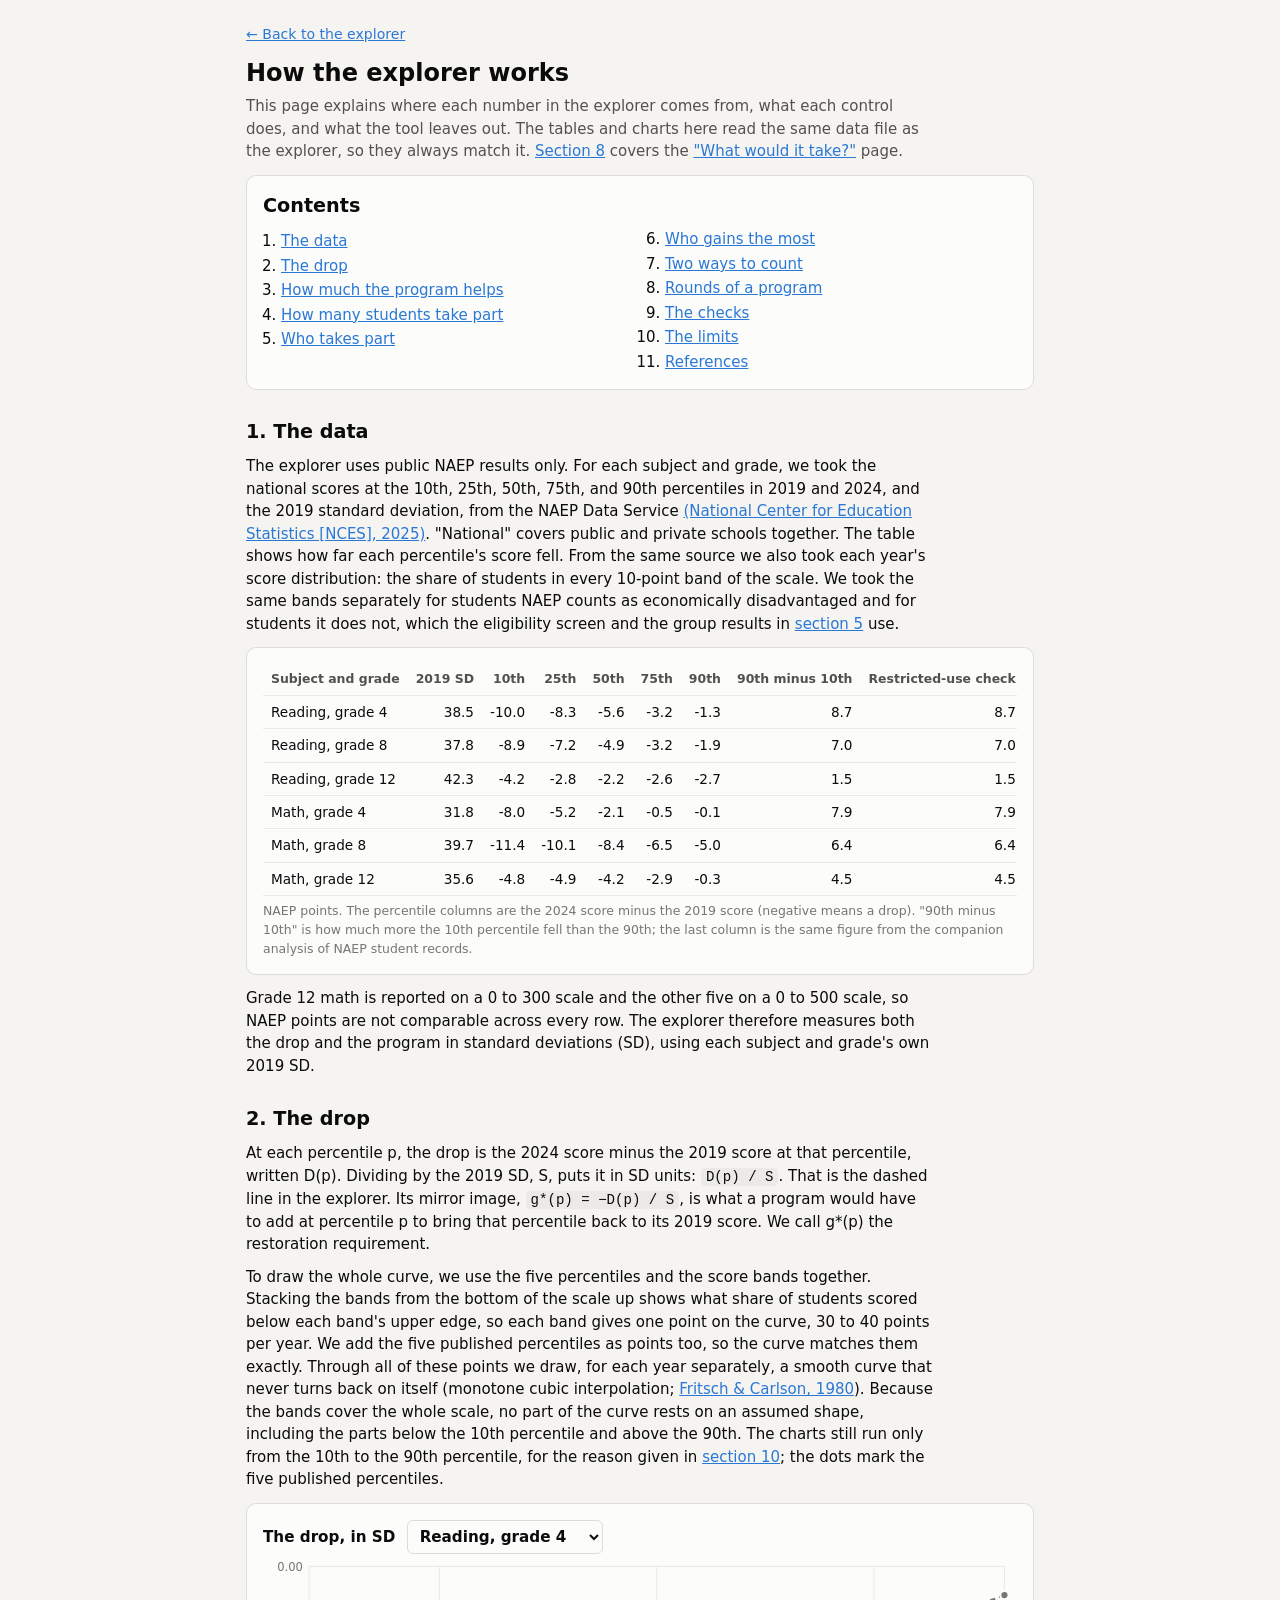
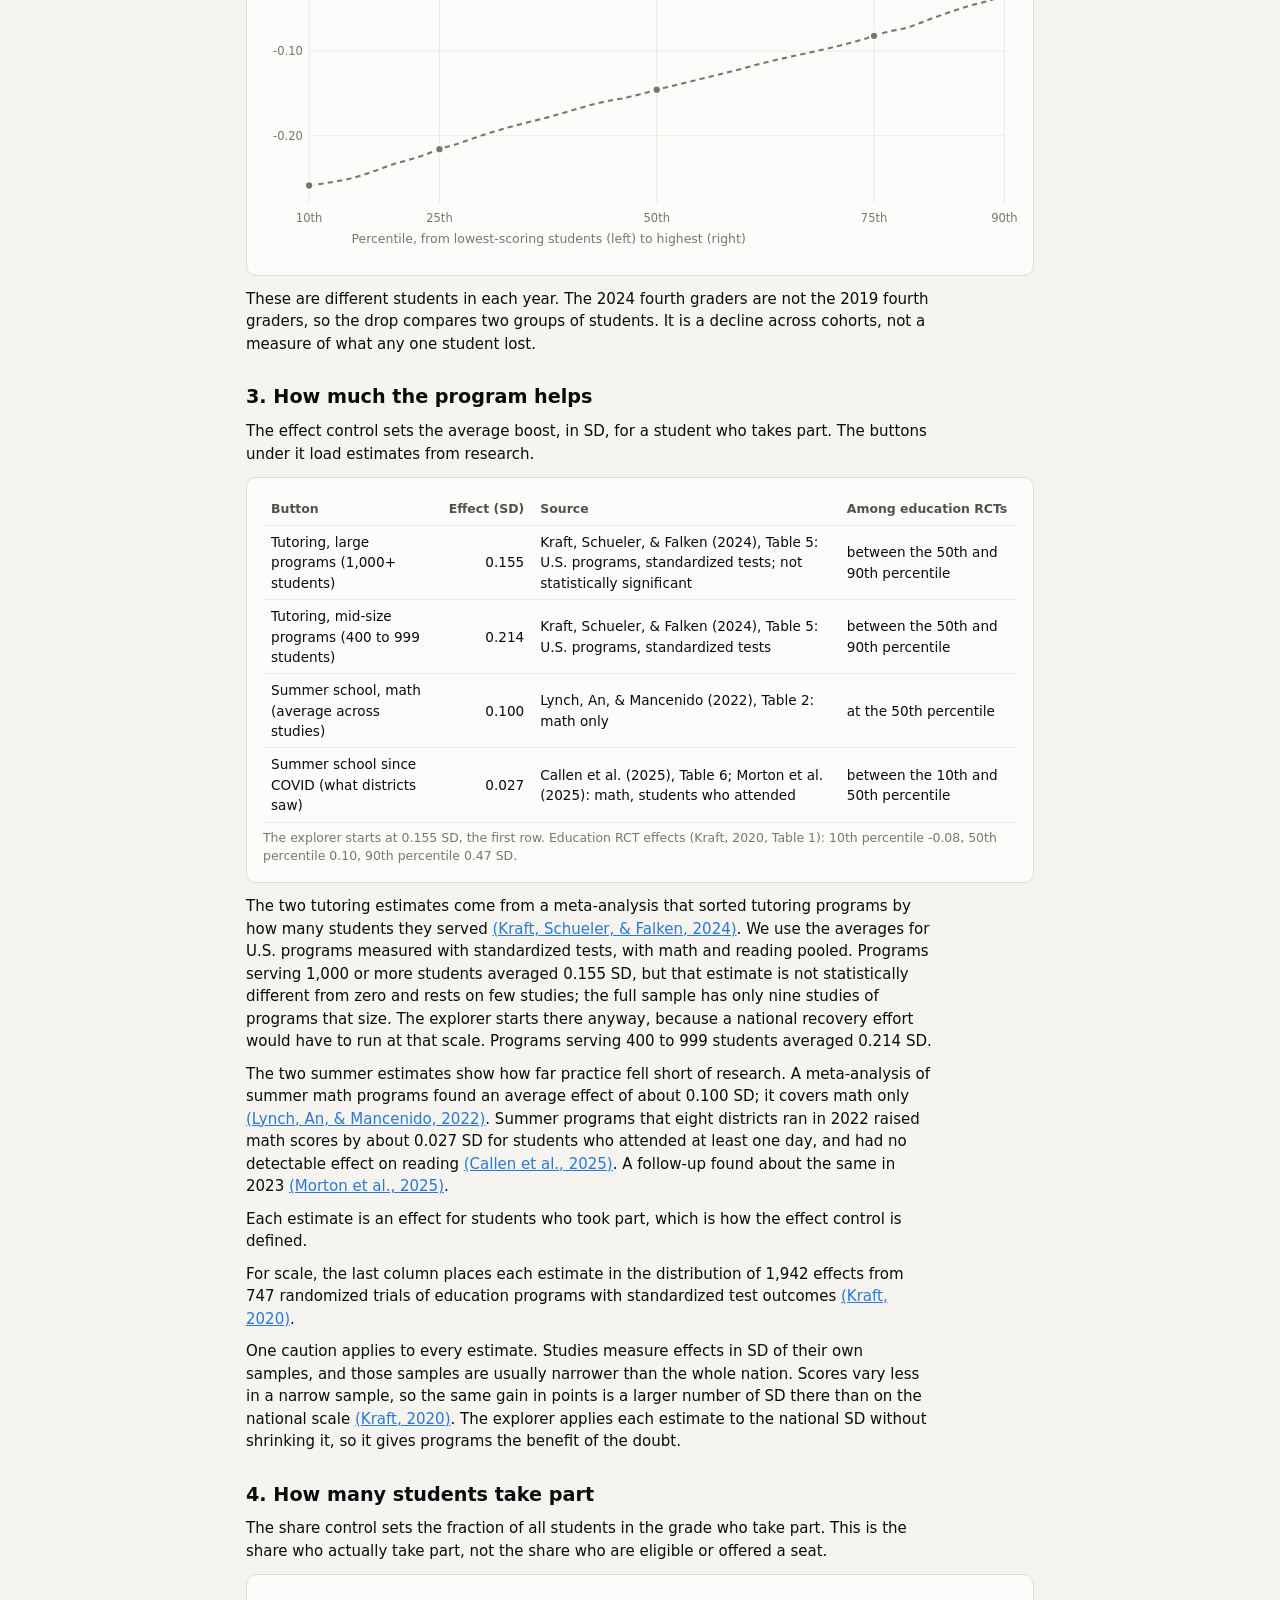
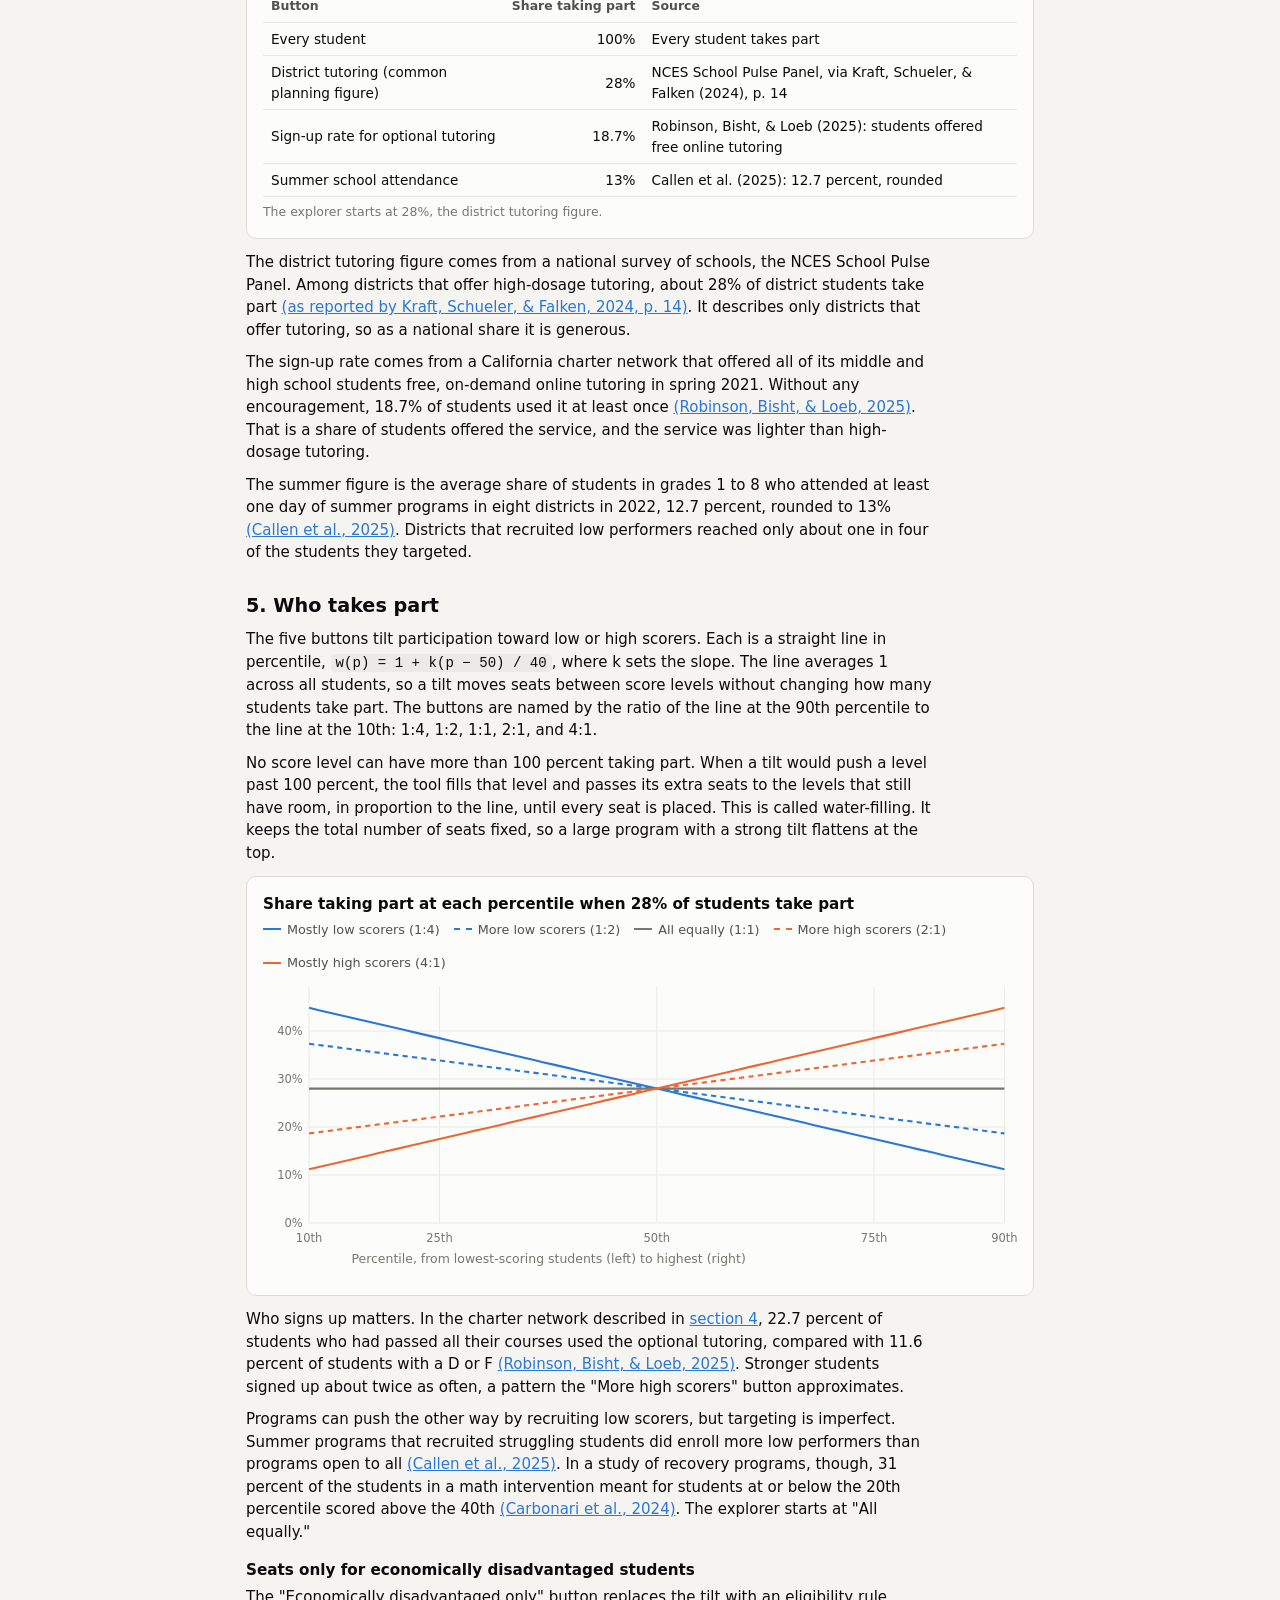
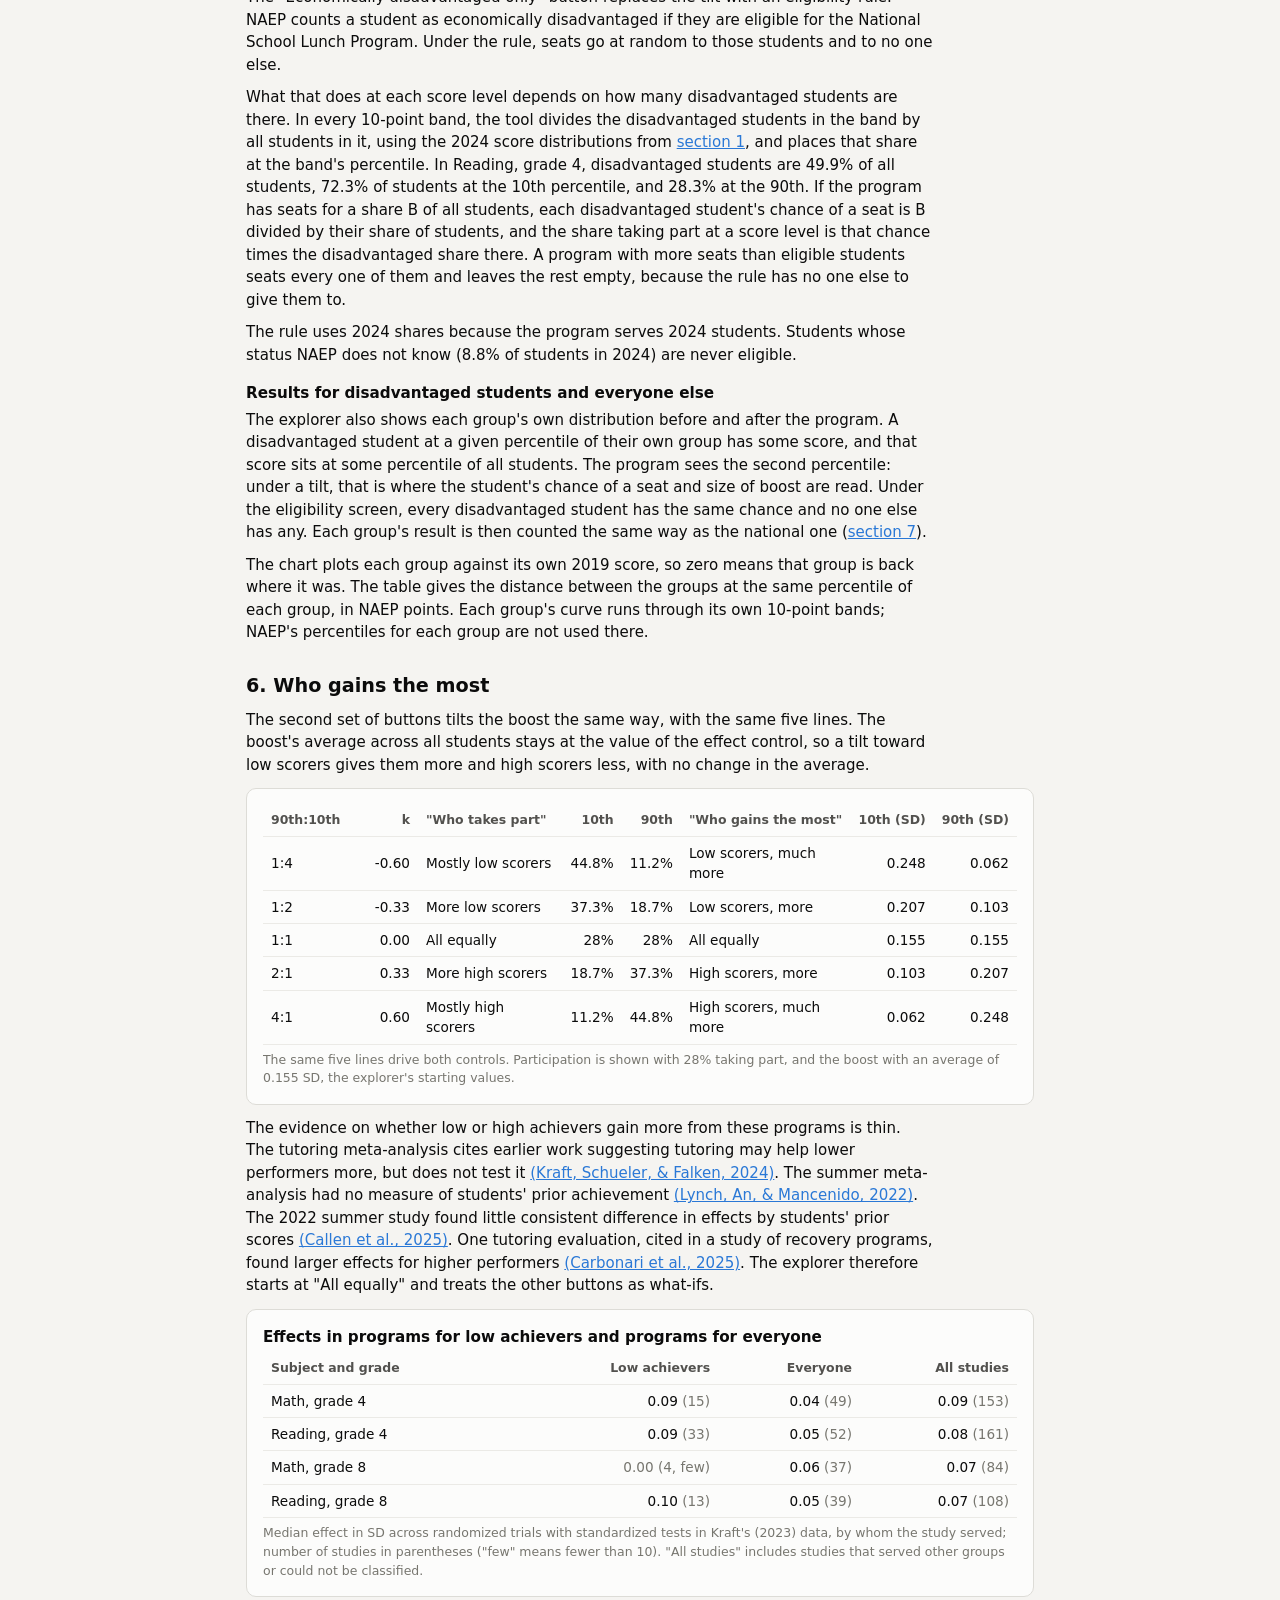
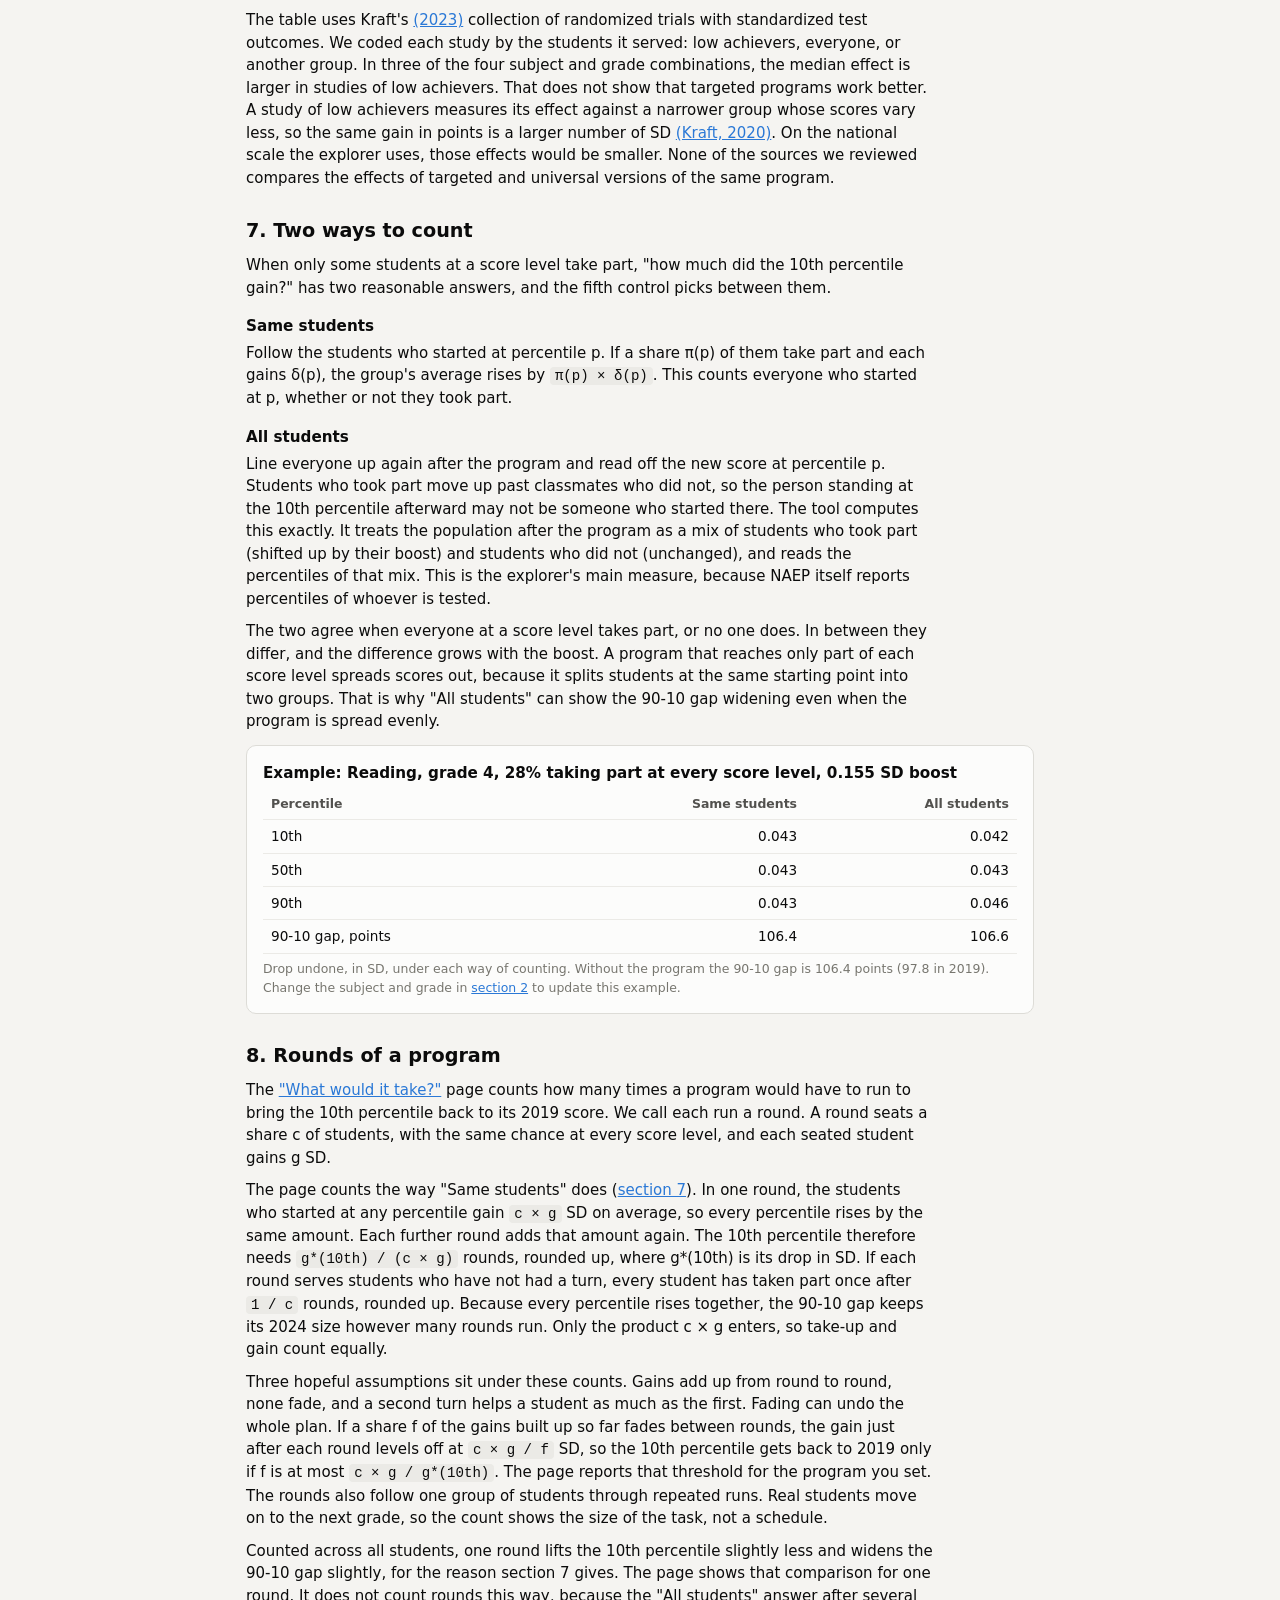
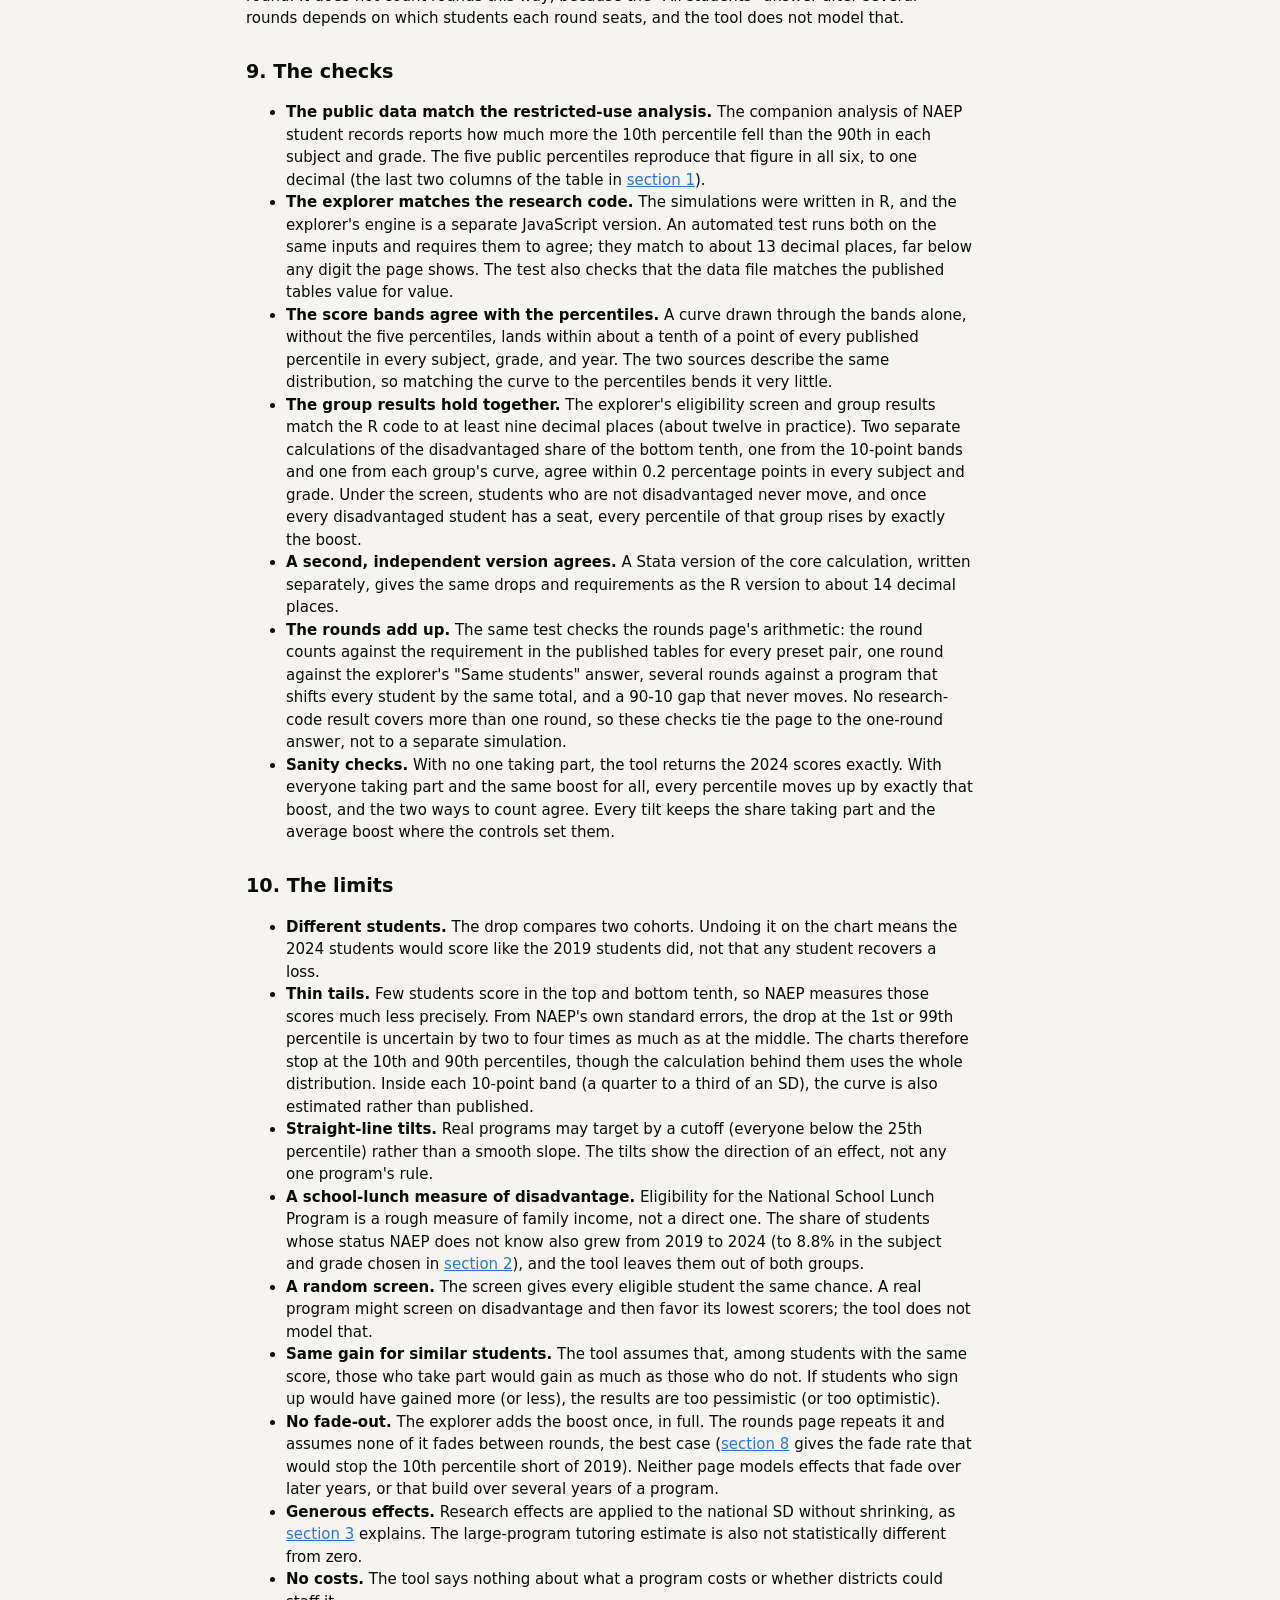
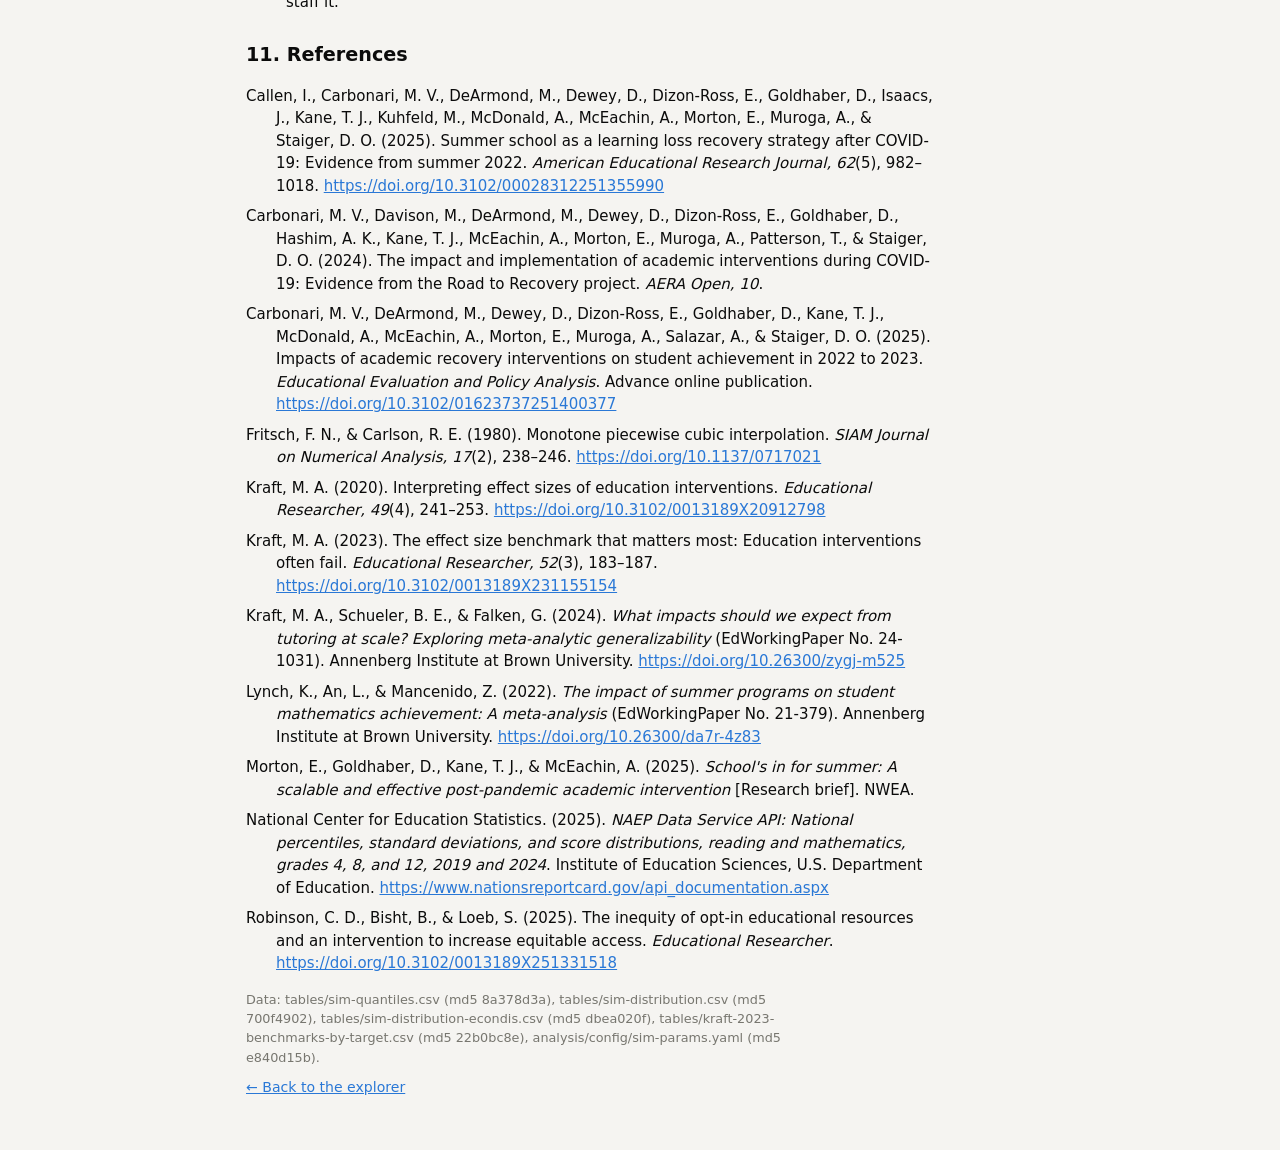
==== commit bd139863: "Add the "What would it take?" rounds page to the explorer Port design study B1 as docs/rounds.html i" ====
--- a/docs/methods.html
+++ b/docs/methods.html
@@ -1,11 +1,11 @@
 <!doctype html>
-<!-- draft v3, 2026-09-29 (eligibility screen and ED / not-ED results); sources: docs/cells.js (tables/sim-quantiles.csv, tables/sim-distribution.csv, tables/sim-distribution-econdis.csv, tables/kraft-2023-benchmarks-by-target.csv, analysis/config/sim-params.yaml), docs/engine.js, references/references.bib, source PDFs checked 2026-09-28 -->
+<!-- draft v4, 2026-10-01 (section 8, rounds of a program); draft v3, 2026-09-29 (eligibility screen and ED / not-ED results); sources: docs/cells.js (tables/sim-quantiles.csv, tables/sim-distribution.csv, tables/sim-distribution-econdis.csv, tables/kraft-2023-benchmarks-by-target.csv, analysis/config/sim-params.yaml), docs/engine.js, references/references.bib, source PDFs checked 2026-09-28 -->
 <html lang="en">
 <head>
 <meta charset="utf-8">
 <meta name="viewport" content="width=device-width, initial-scale=1">
 <title>Explorer Methods</title>
-<meta name="description" content="How the NAEP Recovery Explorer was built: the data, the drop, the program presets, the gradients, the two ways to count, the checks, and the limits.">
+<meta name="description" content="How the NAEP Recovery Explorer was built: the data, the drop, the program presets, the gradients, the two ways to count, rounds of a program, the checks, and the limits.">
 <link rel="stylesheet" href="style.css">
 </head>
 <body>
@@ -14,7 +14,8 @@
   <h1>How the explorer works</h1>
   <p class="lede">This page explains where each number in the explorer comes from, what each control does, and
   what the tool leaves out. The tables and charts here read the same data file as the explorer, so they
-  always match it.</p>
+  always match it. <a href="#rounds">Section 8</a> covers the <a href="rounds.html">"What would it take?"</a>
+  page.</p>
 
   <nav class="card" aria-label="Contents">
     <h2>Contents</h2>
@@ -26,6 +27,7 @@
       <li><a href="#who-takes-part">Who takes part</a></li>
       <li><a href="#who-gains">Who gains the most</a></li>
       <li><a href="#counting">Two ways to count</a></li>
+      <li><a href="#rounds">Rounds of a program</a></li>
       <li><a href="#checks">The checks</a></li>
       <li><a href="#limits">The limits</a></li>
       <li><a href="#references">References</a></li>
@@ -66,7 +68,7 @@
     (monotone cubic interpolation; <a href="#ref-fc">Fritsch &amp; Carlson, 1980</a>). Because the bands
     cover the whole scale, no part of the curve rests on an assumed shape, including the parts below the 10th
     percentile and above the 90th. The charts still run only from the 10th to the 90th percentile, for the
-    reason given in <a href="#limits">section 9</a>; the dots mark the five published percentiles.</p>
+    reason given in <a href="#limits">section 10</a>; the dots mark the five published percentiles.</p>
     <div class="card">
       <h3>The drop, in SD <select id="cell" class="inline-select" aria-label="Subject and grade"></select></h3>
       <div class="chart" id="drop-chart"><div class="tip"></div></div>
@@ -245,8 +247,35 @@
   </section>
 
   <!-- ============================================================ 8 -->
+  <section id="rounds">
+    <h2>8. Rounds of a program</h2>
+    <p>The <a href="rounds.html">"What would it take?"</a> page counts how many times a program would have to
+    run to bring the 10th percentile back to its 2019 score. We call each run a round. A round seats a share c
+    of students, with the same chance at every score level, and each seated student gains g SD.</p>
+    <p>The page counts the way "Same students" does (<a href="#counting">section 7</a>). In one round, the
+    students who started at any percentile gain <span class="eq">c &times; g</span> SD on average, so every
+    percentile rises by the same amount. Each further round adds that amount again. The 10th percentile
+    therefore needs <span class="eq">g*(10th) / (c &times; g)</span> rounds, rounded up, where g*(10th) is its
+    drop in SD. If each round serves students who have not had a turn, every student has taken part once after
+    <span class="eq">1 / c</span> rounds, rounded up. Because every percentile rises together, the 90-10 gap
+    keeps its 2024 size however many rounds run. Only the product c &times; g enters, so take-up and gain count
+    equally.</p>
+    <p>Three hopeful assumptions sit under these counts. Gains add up from round to round, none fade, and a
+    second turn helps a student as much as the first. Fading can undo the whole plan. If a share f of the gains
+    built up so far fades between rounds, the gain just after each round levels off at
+    <span class="eq">c &times; g / f</span> SD, so the 10th percentile gets back to 2019 only if f is at most
+    <span class="eq">c &times; g / g*(10th)</span>. The page reports that threshold for the program you set.
+    The rounds also follow one group of students through repeated runs. Real students move on to the next
+    grade, so the count shows the size of the task, not a schedule.</p>
+    <p>Counted across all students, one round lifts the 10th percentile slightly less and widens the 90-10 gap
+    slightly, for the reason section 7 gives. The page shows that comparison for one round. It does not count
+    rounds this way, because the "All students" answer after several rounds depends on which students each
+    round seats, and the tool does not model that.</p>
+  </section>
+
+  <!-- ============================================================ 9 -->
   <section id="checks">
-    <h2>8. The checks</h2>
+    <h2>9. The checks</h2>
     <ul>
       <li><strong>The public data match the restricted-use analysis.</strong> The companion analysis of NAEP
       student records reports how much more the 10th percentile fell than the 90th in each subject and grade.
@@ -267,6 +296,11 @@
       once every disadvantaged student has a seat, every percentile of that group rises by exactly the boost.</li>
       <li><strong>A second, independent version agrees.</strong> A Stata version of the core calculation,
       written separately, gives the same drops and requirements as the R version to about 14 decimal places.</li>
+      <li><strong>The rounds add up.</strong> The same test checks the rounds page's arithmetic: the round
+      counts against the requirement in the published tables for every preset pair, one round against the
+      explorer's "Same students" answer, several rounds against a program that shifts every student by the same
+      total, and a 90-10 gap that never moves. No research-code result covers more than one round, so these
+      checks tie the page to the one-round answer, not to a separate simulation.</li>
       <li><strong>Sanity checks.</strong> With no one taking part, the tool returns the 2024 scores exactly. With
       everyone taking part and the same boost for all, every percentile moves up by exactly that boost, and the
       two ways to count agree. Every tilt keeps the share taking part and the average boost where the controls
@@ -274,9 +308,9 @@
     </ul>
   </section>
 
-  <!-- ============================================================ 9 -->
+  <!-- ============================================================ 10 -->
   <section id="limits">
-    <h2>9. The limits</h2>
+    <h2>10. The limits</h2>
     <ul id="limits-list">
       <li><strong>Different students.</strong> The drop compares two cohorts. Undoing it on the chart means the
       2024 students would score like the 2019 students did, not that any student recovers a loss.</li>
@@ -297,8 +331,10 @@
       <li><strong>Same gain for similar students.</strong> The tool assumes that, among students with the same
       score, those who take part would gain as much as those who do not. If students who sign up would have
       gained more (or less), the results are too pessimistic (or too optimistic).</li>
-      <li><strong>One program, one year, no fade-out.</strong> The boost is added once, in full. The tool does
-      not model effects that fade over later years, or that build over several years of a program.</li>
+      <li><strong>No fade-out.</strong> The explorer adds the boost once, in full. The rounds page repeats it
+      and assumes none of it fades between rounds, the best case (<a href="#rounds">section 8</a> gives the
+      fade rate that would stop the 10th percentile short of 2019). Neither page models effects that fade over
+      later years, or that build over several years of a program.</li>
       <li><strong>Generous effects.</strong> Research effects are applied to the national SD without shrinking,
       as <a href="#effects">section 3</a> explains. The large-program tutoring estimate is also not
       statistically different from zero.</li>
@@ -307,9 +343,9 @@
     </ul>
   </section>
 
-  <!-- ============================================================ 10 -->
+  <!-- ============================================================ 11 -->
   <section id="references">
-    <h2>10. References</h2>
+    <h2>11. References</h2>
     <ul class="refs" id="refs-list">
       <li id="ref-callen">Callen, I., Carbonari, M. V., DeArmond, M., Dewey, D., Dizon-Ross, E., Goldhaber, D.,
       Isaacs, J., Kane, T. J., Kuhfeld, M., McDonald, A., McEachin, A., Morton, E., Muroga, A., &amp; Staiger,
--- a/docs/style.css
+++ b/docs/style.css
@@ -1,5 +1,6 @@
-/* Shared styles for the explorer (index.html) and its methods page
-   (methods.html). One copy, so the two pages cannot drift apart. */
+/* Shared styles for the explorer (index.html), its methods page
+   (methods.html), and the rounds page (rounds.html). One copy, so the pages
+   cannot drift apart. */
 /* Colors are role tokens. Light is the default; dark is its own set of
    steps (not an automatic inversion), applied for an OS dark preference
    unless the page is stamped light, or when stamped dark. */
@@ -197,3 +198,37 @@
 /* On a narrow screen, the methods tables' label and text columns wrap and
    share the width, rather than one column squeezing the others to a letter. */
 .doc td:first-child { white-space: normal; min-width: 12ch; }
+
+/* Rounds page (rounds.html). Reuses the cards, tiles, chips, and legends
+   above; these rules only lay it out and style its own pieces. */
+.eyebrow { margin: 0 0 4px; font-size: 0.78rem; font-weight: 600; letter-spacing: 0.04em; text-transform: uppercase;
+           color: var(--text-muted); }
+.rounds-controls { display: grid; grid-template-columns: minmax(0, 0.6fr) minmax(0, 1fr) minmax(0, 1fr); gap: 16px 28px;
+                   margin-bottom: 16px; }
+@media (max-width: 860px) { .rounds-controls { grid-template-columns: minmax(0, 1fr); } }
+/* Set by rounds.html on the preset chip that matches the slider. */
+.chip[aria-pressed="true"] { border-color: var(--accent); background: var(--accent-soft); color: var(--text-primary); }
+.rounds-top { display: grid; gap: 16px; margin-bottom: 16px; align-items: start;
+              grid-template-columns: minmax(0, 2fr) minmax(0, 1fr); }
+@media (max-width: 860px) { .rounds-top { grid-template-columns: minmax(0, 1fr); } }
+.care-card { margin-bottom: 16px; }
+.one-round { display: grid; grid-template-columns: minmax(0, 180px) minmax(0, 1fr); gap: 16px 24px; align-items: center; }
+@media (max-width: 560px) { .one-round { grid-template-columns: minmax(0, 1fr); } .waffle { max-width: 180px; } }
+.one-tiles { margin-top: 16px; padding-top: 12px; border-top: 1px solid var(--grid); }
+.tile .v.accent { color: var(--accent); }
+.sw.dot { width: 11px; height: 11px; border: 0; border-radius: 50%; }
+.sw.dot.ring { background: transparent; border: 1.5px solid var(--text-muted); }
+.chart .direct-label.strong { fill: var(--text-primary); font-weight: 700; }
+/* A halo in the card color, so a label stays readable where it crosses a line. */
+#dumbbell .direct-label { paint-order: stroke; stroke: var(--surface-1); stroke-width: 4px; stroke-linejoin: round; }
+.summary { border-color: var(--accent); }
+.summary-k { margin: 0 0 6px; font-size: 0.75rem; font-weight: 700; letter-spacing: 0.06em; text-transform: uppercase;
+             color: var(--text-muted); }
+.summary-lead { margin: 0 0 12px; font-size: 1.1rem; line-height: 1.4; }
+.summary-dl { margin: 0 0 10px; padding-top: 10px; border-top: 1px solid var(--border); }
+.summary-dl div { display: flex; justify-content: space-between; align-items: baseline; gap: 12px; padding: 4px 0; }
+.summary-dl dt { color: var(--text-secondary); font-size: 0.88rem; }
+.summary-dl dd { margin: 0; font-size: 1.25rem; font-weight: 700; font-variant-numeric: tabular-nums; white-space: nowrap; }
+.care { margin: 0; padding-left: 18px; font-size: 0.88rem; color: var(--text-secondary); }
+.care li + li { margin-top: 8px; }
+.care strong { color: var(--text-primary); }
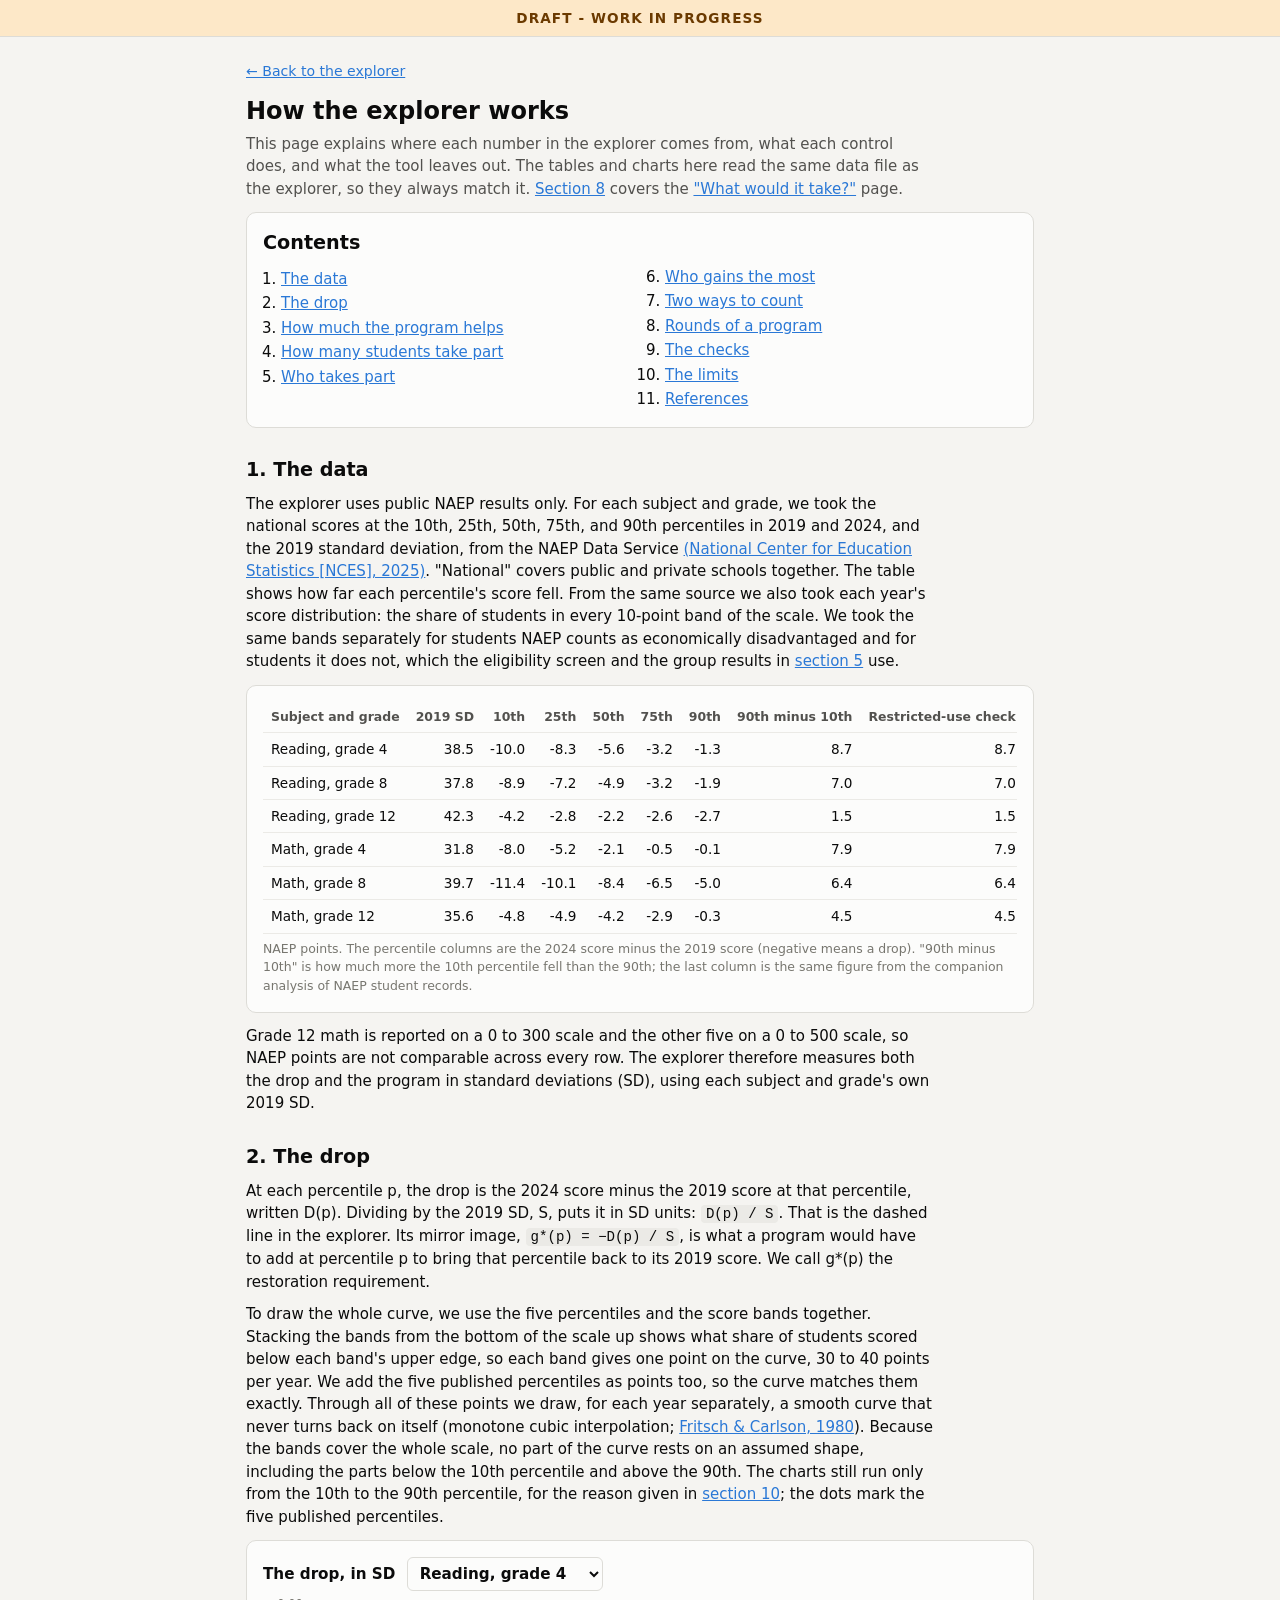
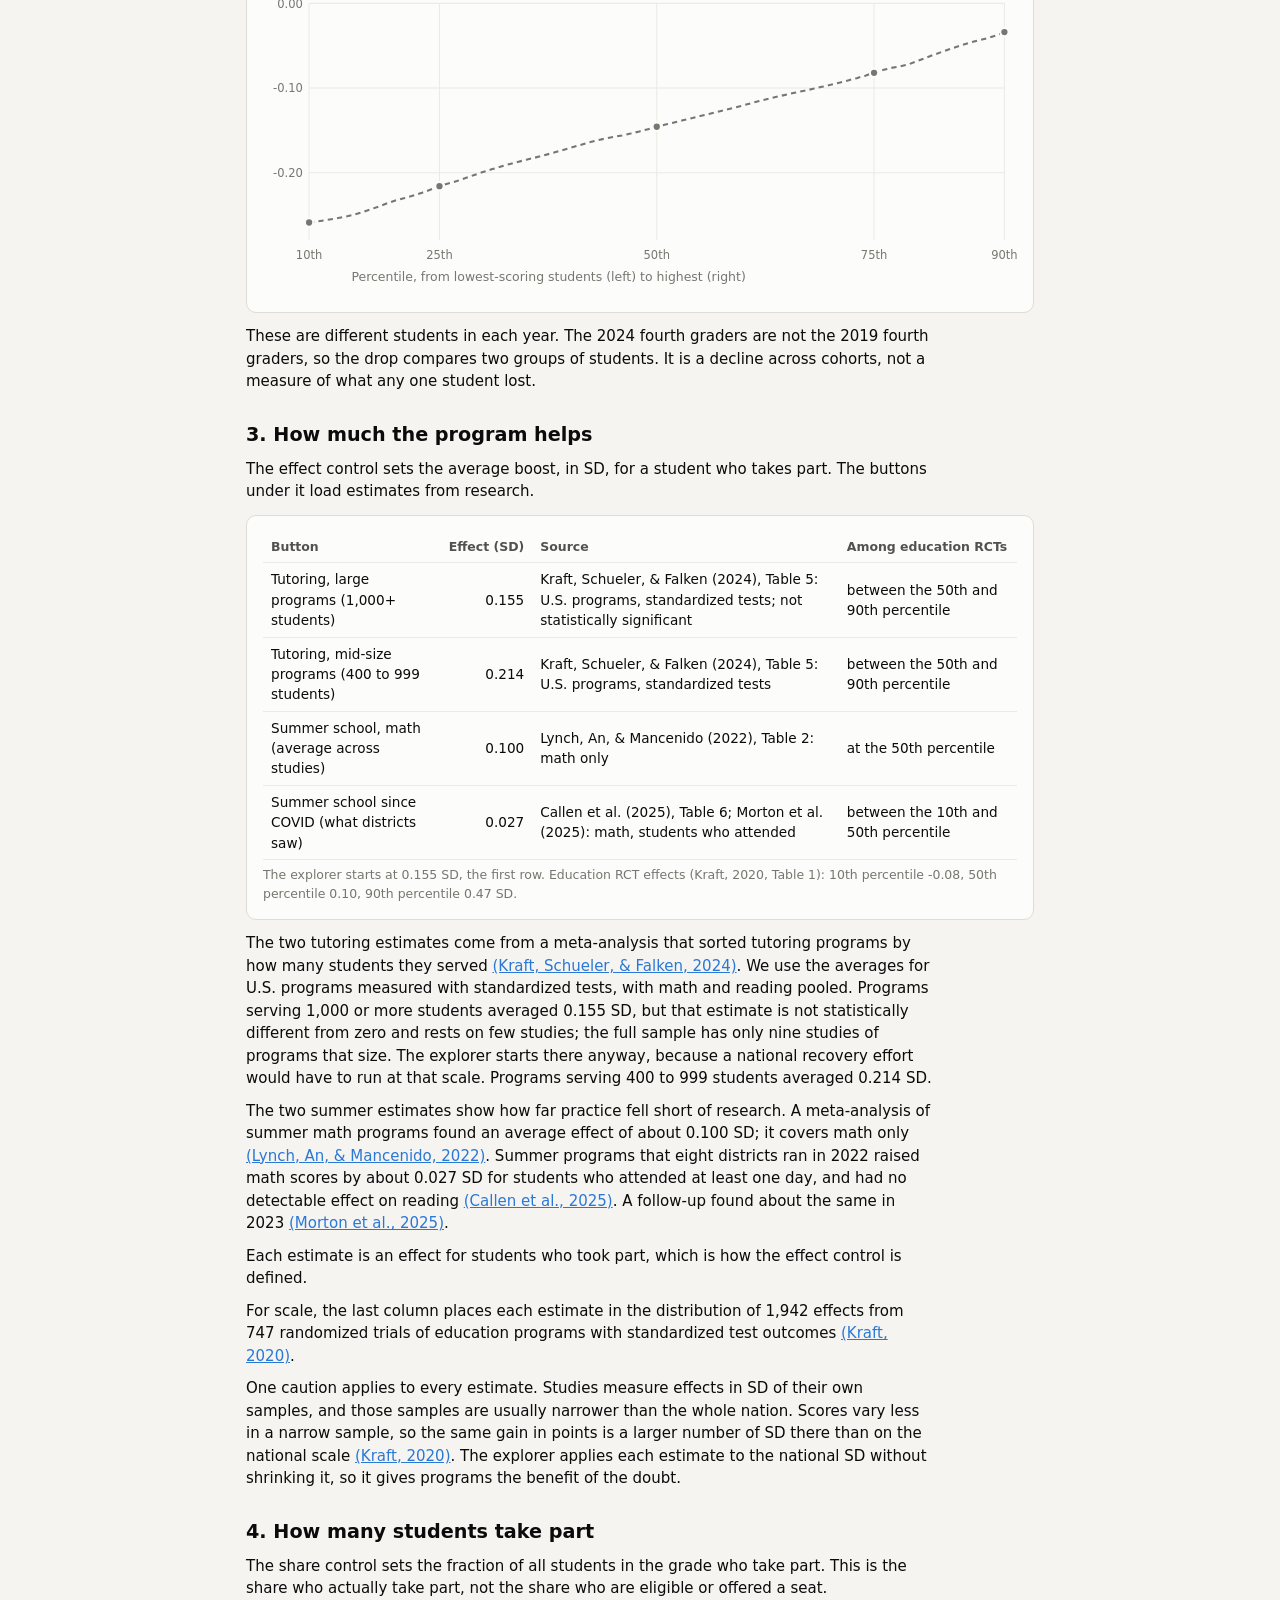
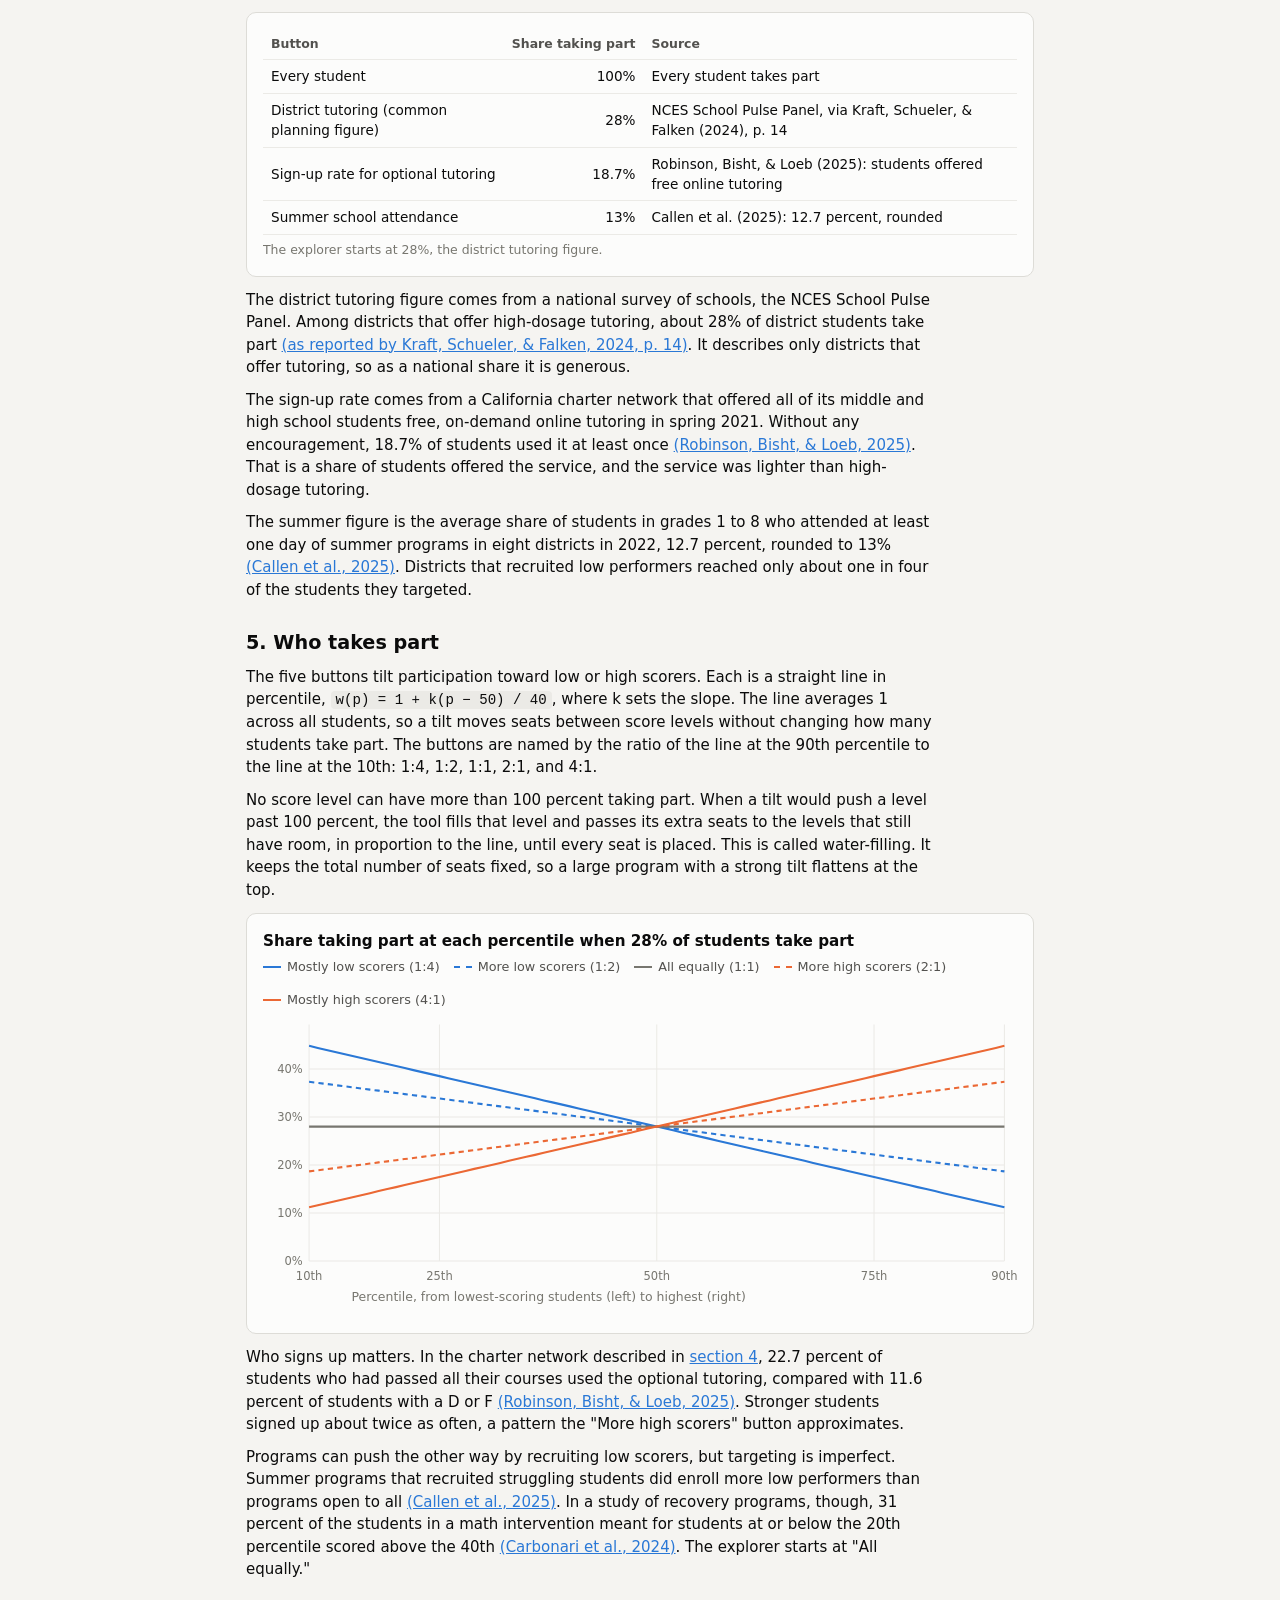
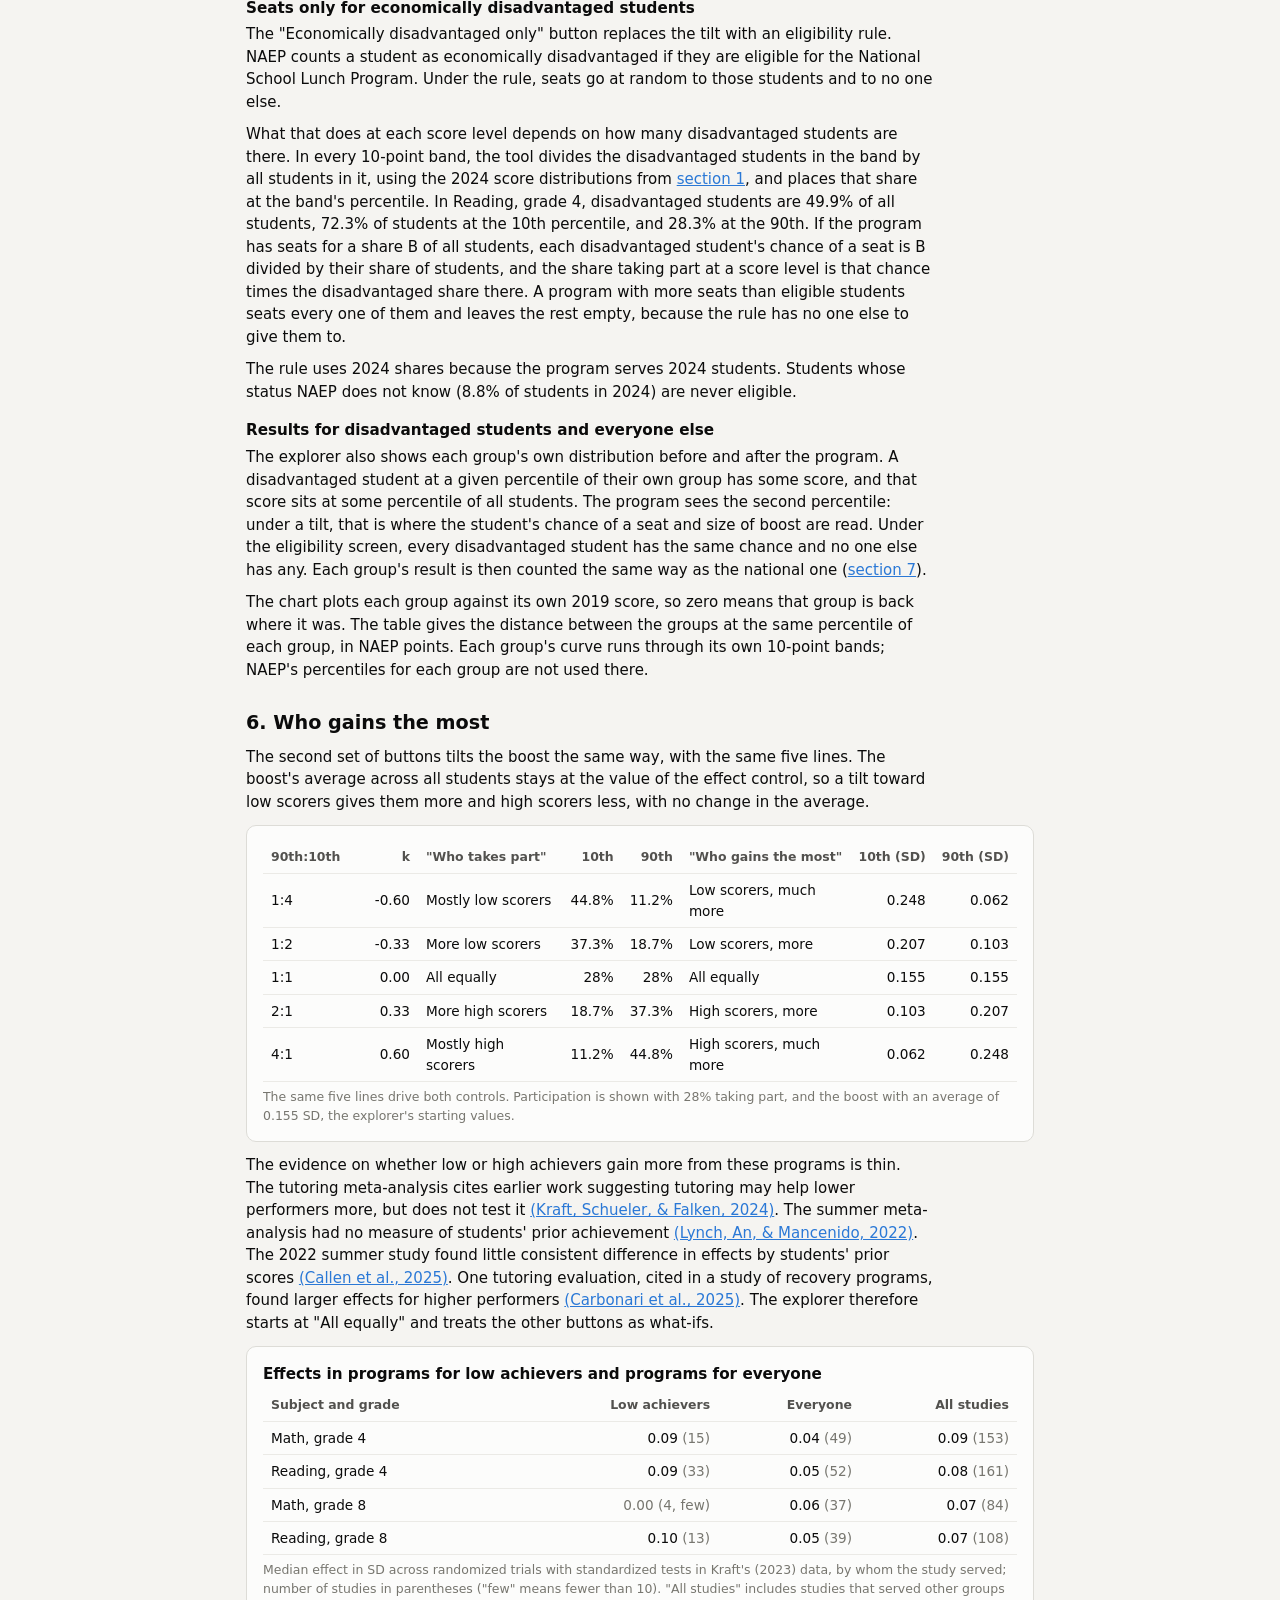
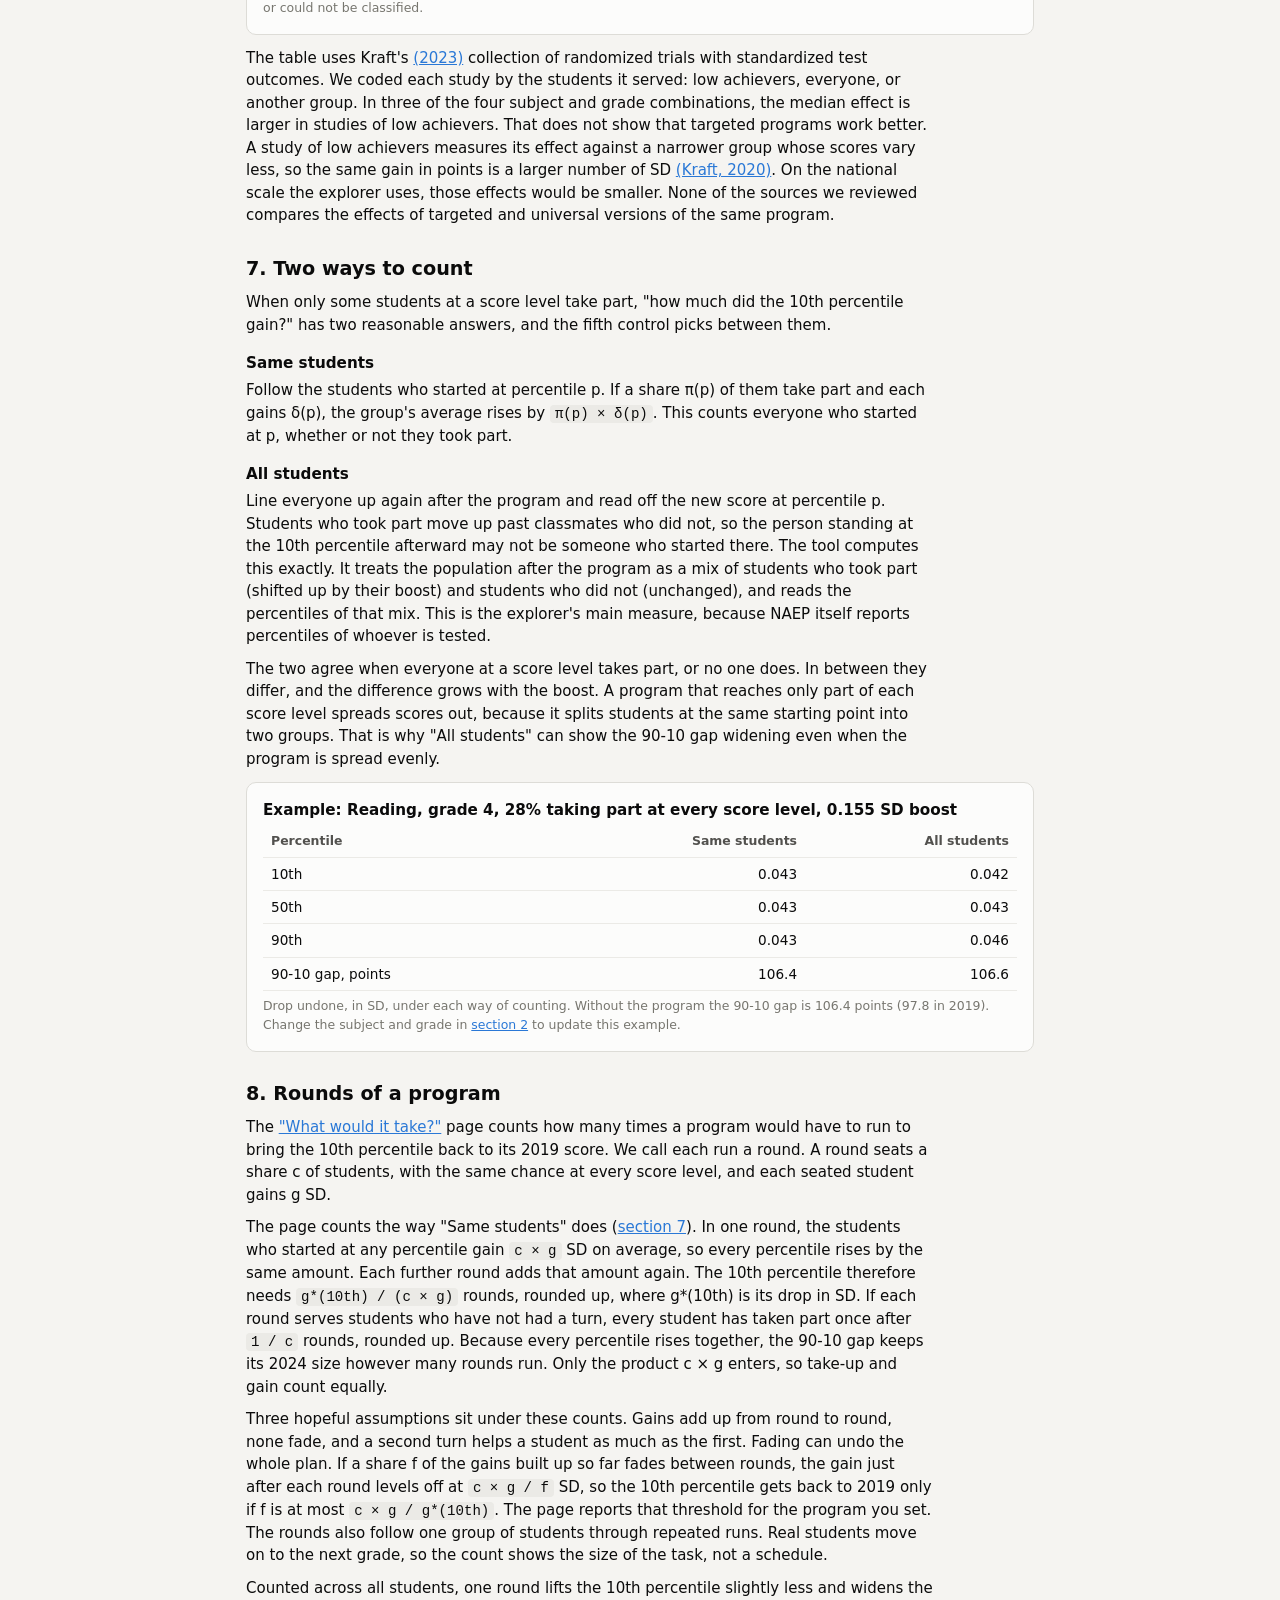
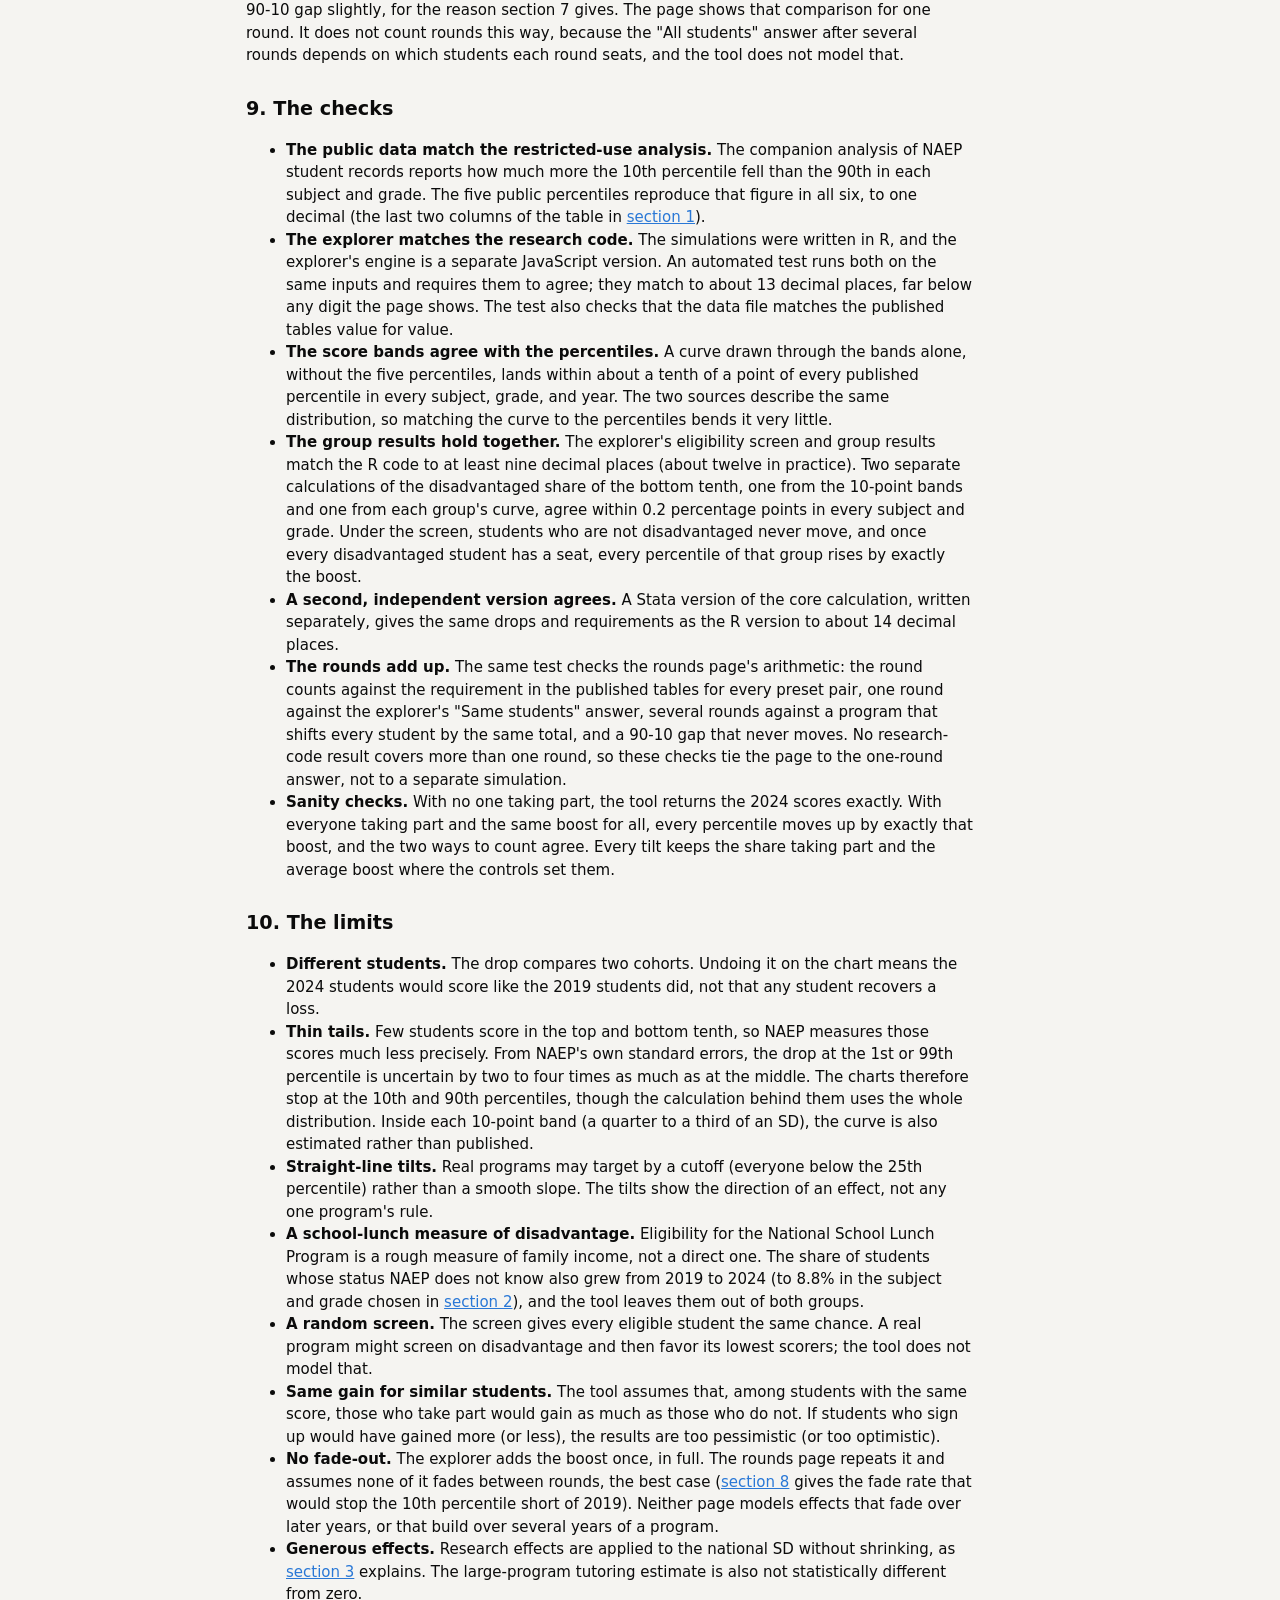
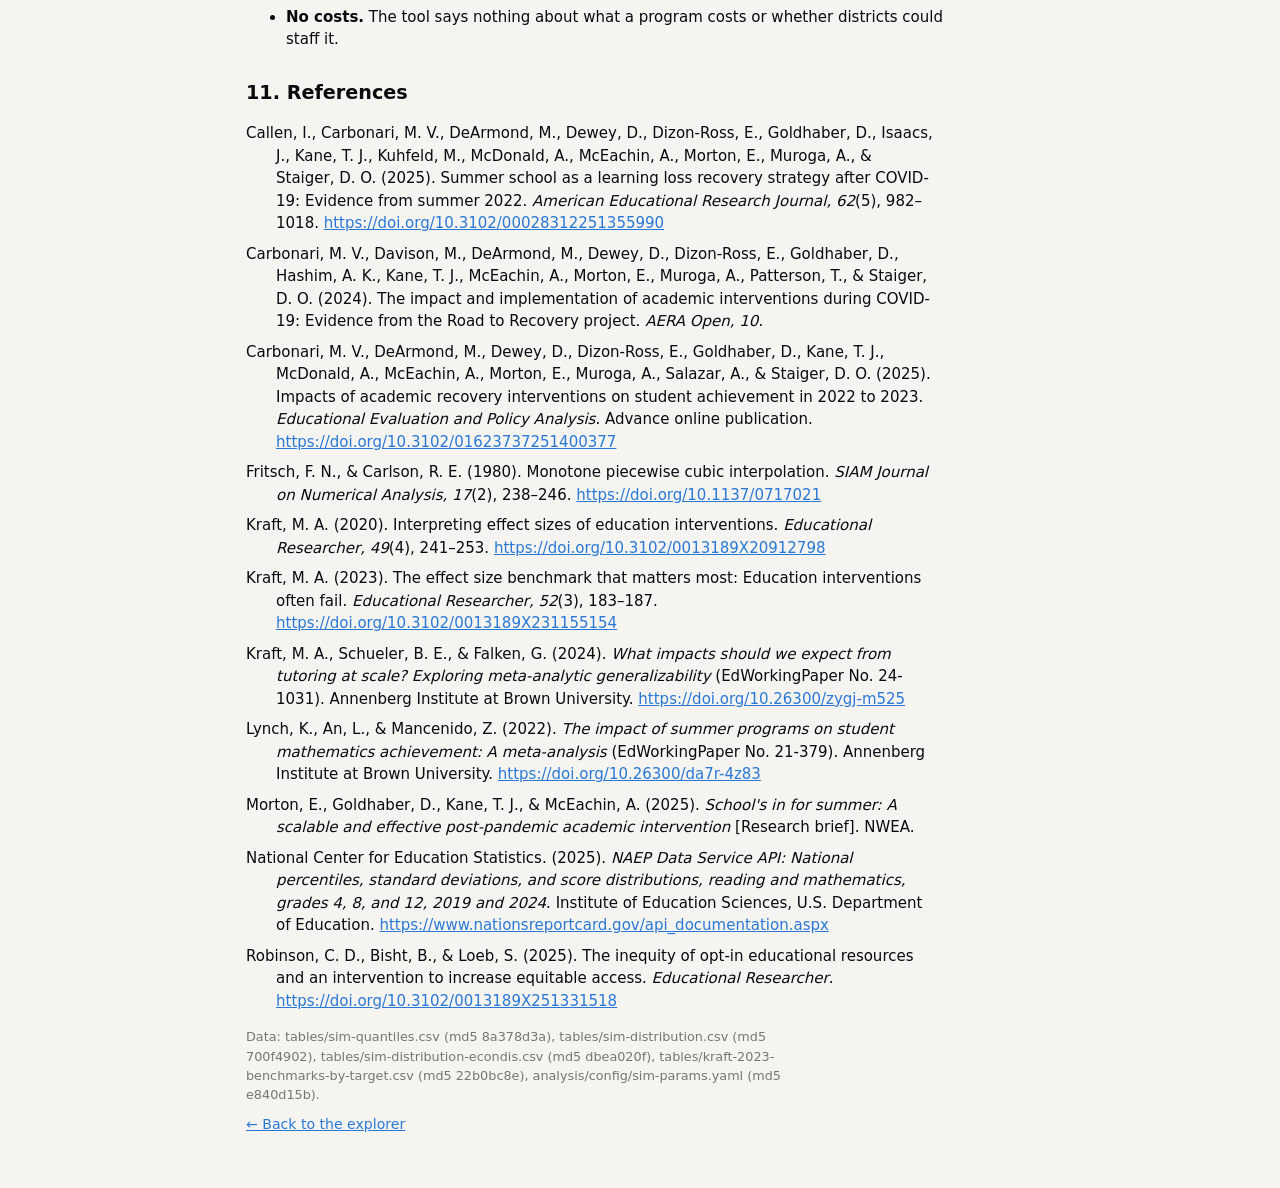
==== commit c15265dd: "Add a "DRAFT - WORK IN PROGRESS" banner to every explorer page A full-width strip above the content " ====
--- a/docs/methods.html
+++ b/docs/methods.html
@@ -6,9 +6,10 @@
 <meta name="viewport" content="width=device-width, initial-scale=1">
 <title>Explorer Methods</title>
 <meta name="description" content="How the NAEP Recovery Explorer was built: the data, the drop, the program presets, the gradients, the two ways to count, rounds of a program, the checks, and the limits.">
-<link rel="stylesheet" href="style.css">
+<link rel="stylesheet" href="style.css?v=2026-10-02.2">
 </head>
 <body>
+<div class="draft-banner" role="note">DRAFT - WORK IN PROGRESS</div>
 <main class="doc">
   <p class="back"><a href="index.html">&larr; Back to the explorer</a></p>
   <h1>How the explorer works</h1>
@@ -394,9 +395,9 @@
   <p class="back"><a href="index.html">&larr; Back to the explorer</a></p>
 </main>
 
-<script src="cells.js"></script>
-<script src="engine.js"></script>
-<script src="charts.js"></script>
+<script src="cells.js?v=2026-10-02.2"></script>
+<script src="engine.js?v=2026-10-02.2"></script>
+<script src="charts.js?v=2026-10-02.2"></script>
 <script>
 "use strict";
 // Every table, chart, and config value on this page is read from cells.js
--- a/docs/style.css
+++ b/docs/style.css
@@ -23,6 +23,9 @@
   --series-ned: #1baf7a;      /* not economically disadvantaged (slot 3); under 3:1 on light, so the table carries the numbers */
   --closed-fill: rgba(42, 120, 214, 0.16);
   --over-fill: rgba(235, 104, 52, 0.18);
+  /* Draft banner across the top of every page. */
+  --draft-bg: #fde8c8;
+  --draft-fg: #6b3a00;
 }
 @media (prefers-color-scheme: dark) {
   :root:not([data-theme="light"]) {
@@ -44,6 +47,8 @@
     --series-ned: #199e70;
     --closed-fill: rgba(57, 135, 229, 0.22);
     --over-fill: rgba(217, 89, 38, 0.25);
+    --draft-bg: #4a2e0a;
+    --draft-fg: #ffd9a3;
   }
 }
 :root[data-theme="dark"] {
@@ -65,6 +70,8 @@
   --series-ned: #199e70;
   --closed-fill: rgba(57, 135, 229, 0.22);
   --over-fill: rgba(217, 89, 38, 0.25);
+  --draft-bg: #4a2e0a;
+  --draft-fg: #ffd9a3;
 }
 
 * { box-sizing: border-box; }
@@ -72,6 +79,9 @@
   margin: 0; background: var(--surface-0); color: var(--text-primary);
   font: 15px/1.5 system-ui, -apple-system, "Segoe UI", Roboto, sans-serif;
 }
+/* Draft banner: a full-width strip above each page's content. */
+.draft-banner { background: var(--draft-bg); color: var(--draft-fg); text-align: center; padding: 8px 16px;
+                font-size: 0.85rem; font-weight: 700; letter-spacing: 0.08em; border-bottom: 1px solid var(--border); }
 main { max-width: 1180px; margin: 0 auto; padding: 24px 16px 48px; }
 h1 { font-size: 1.5rem; margin: 0 0 4px; }
 h2 { font-size: 1rem; margin: 0 0 8px; }
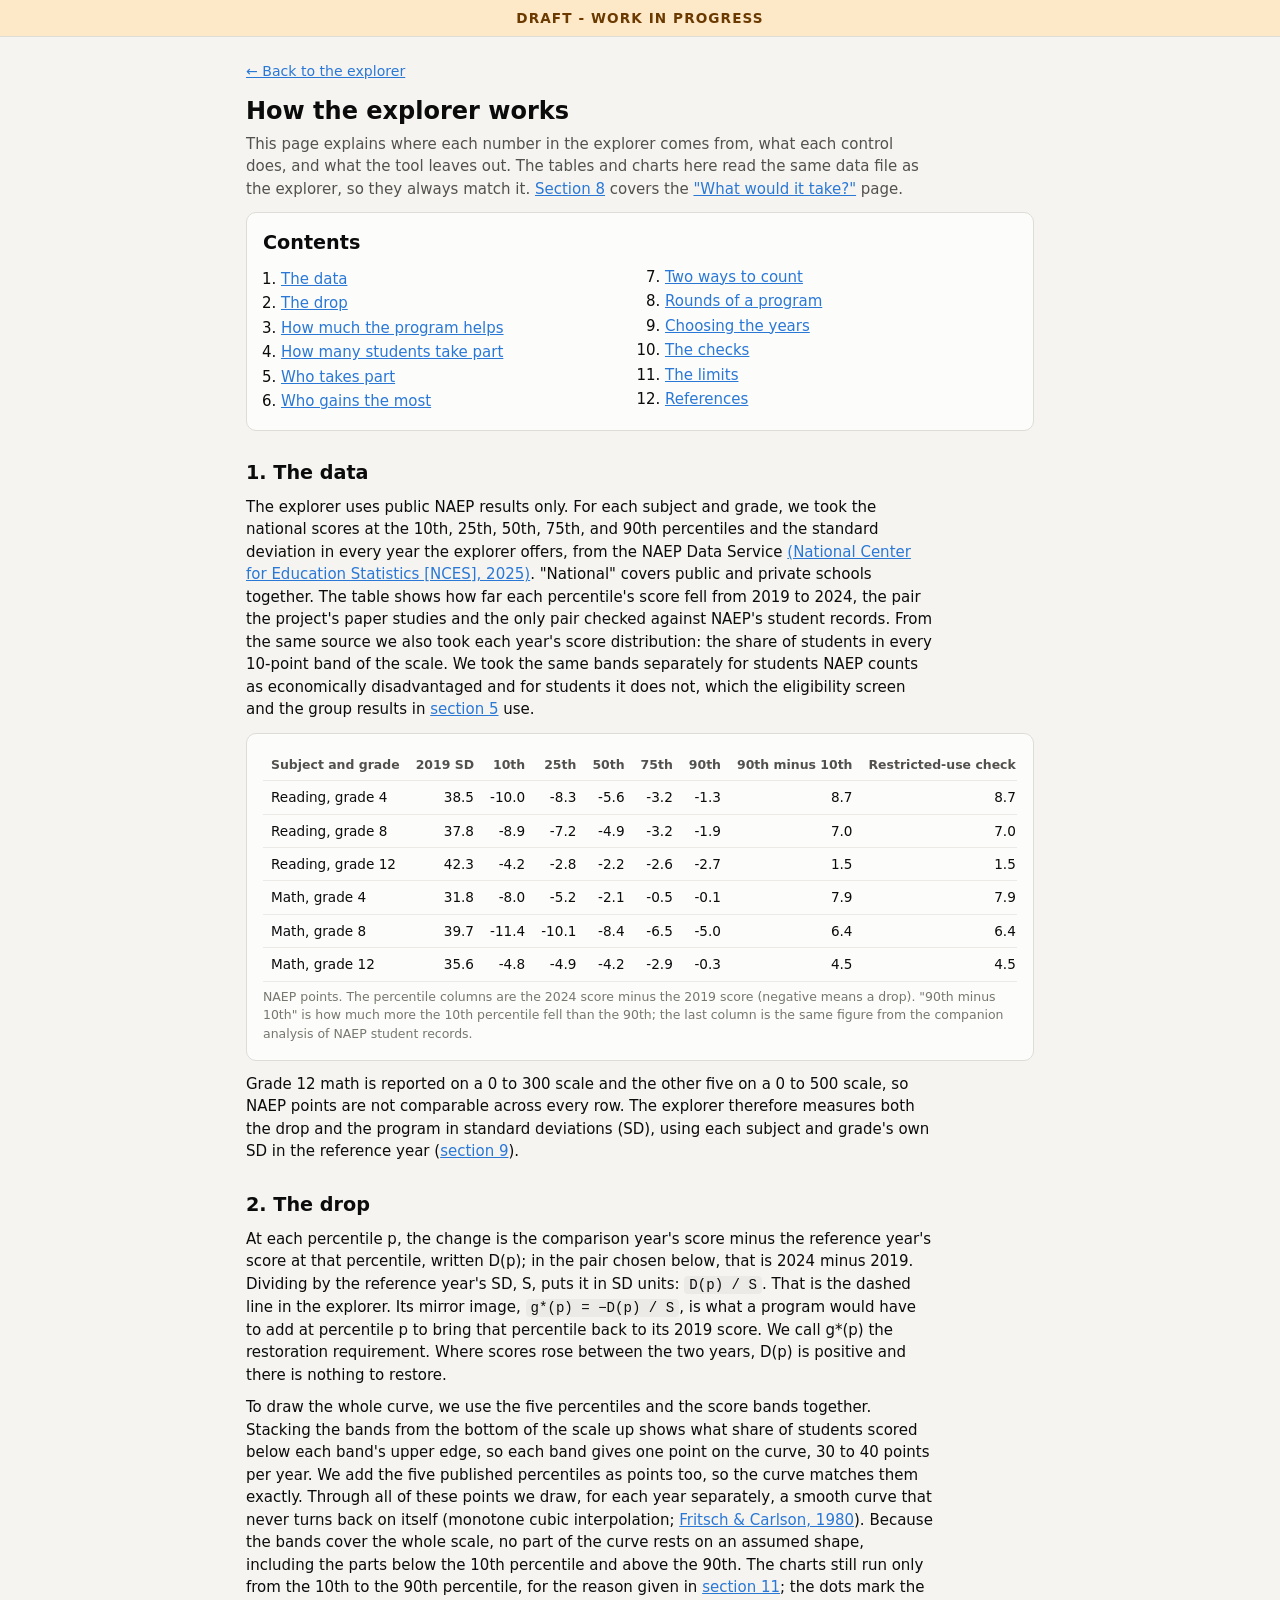
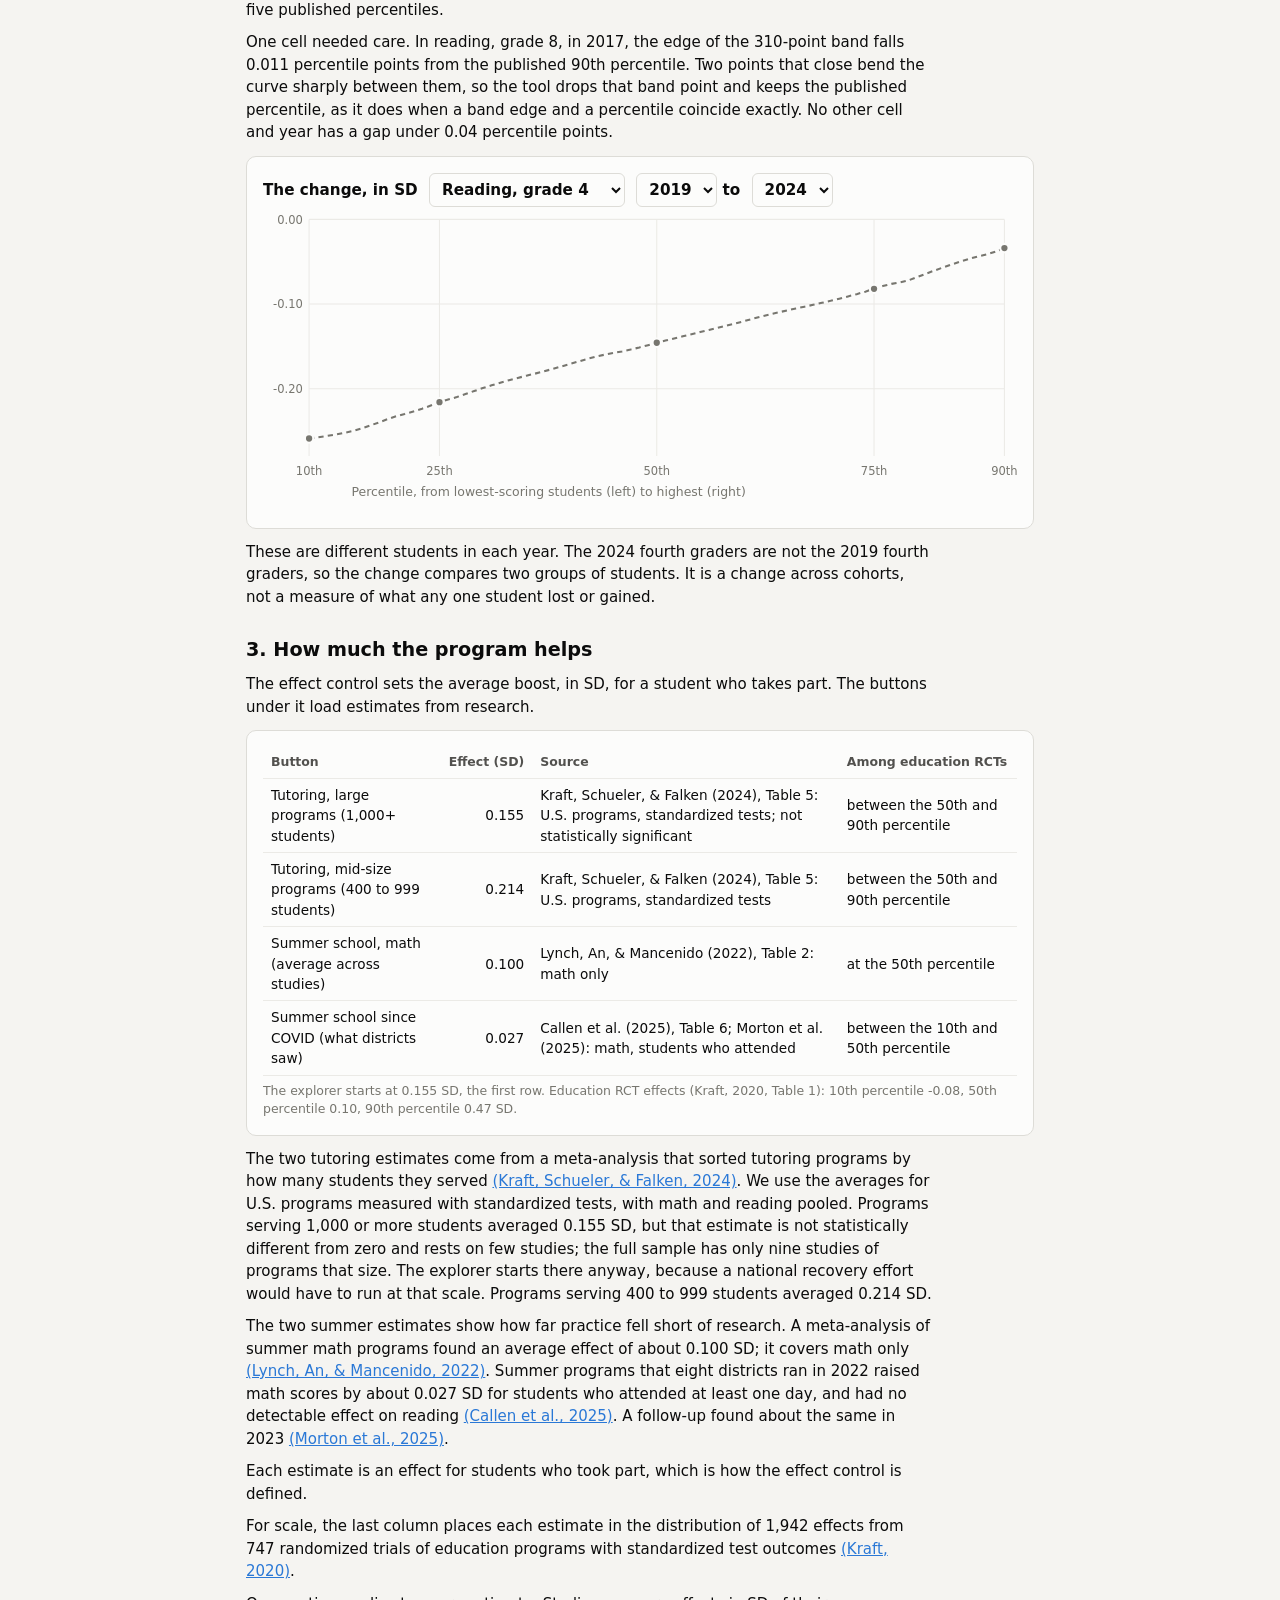
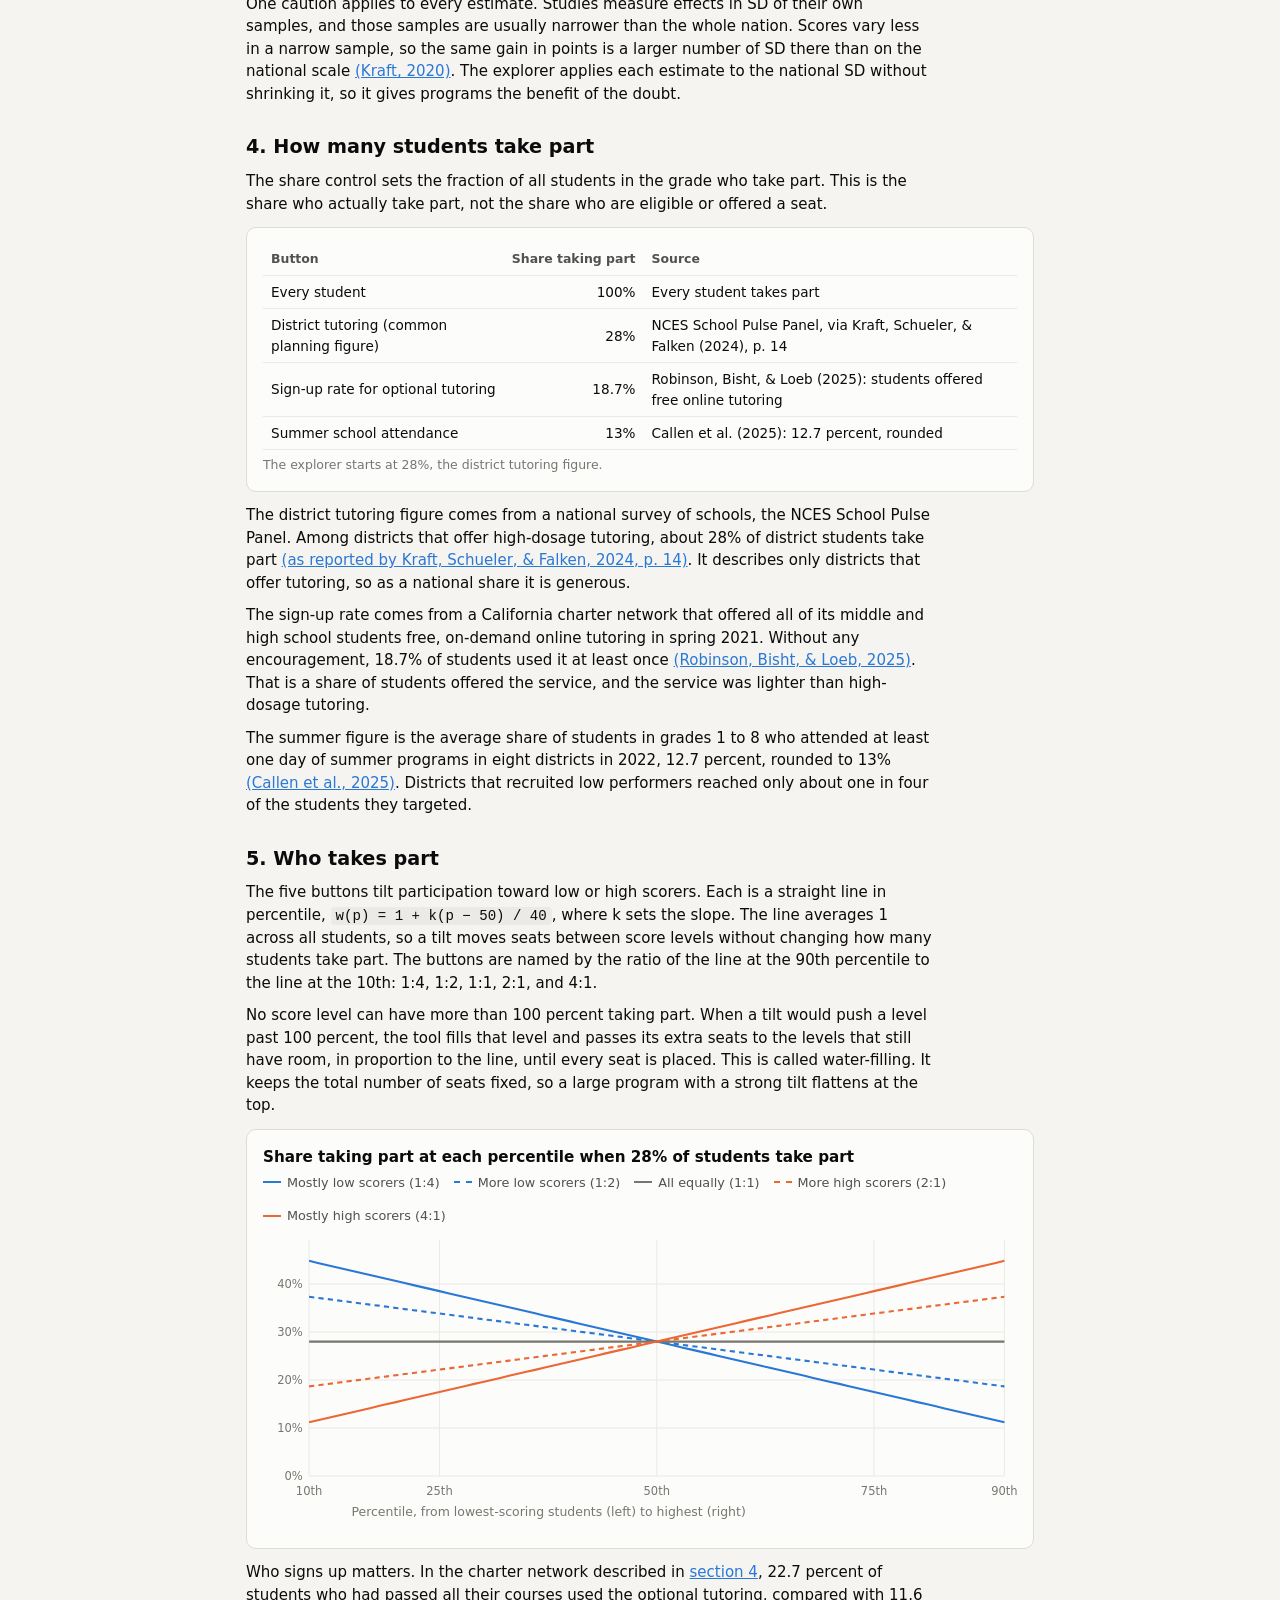
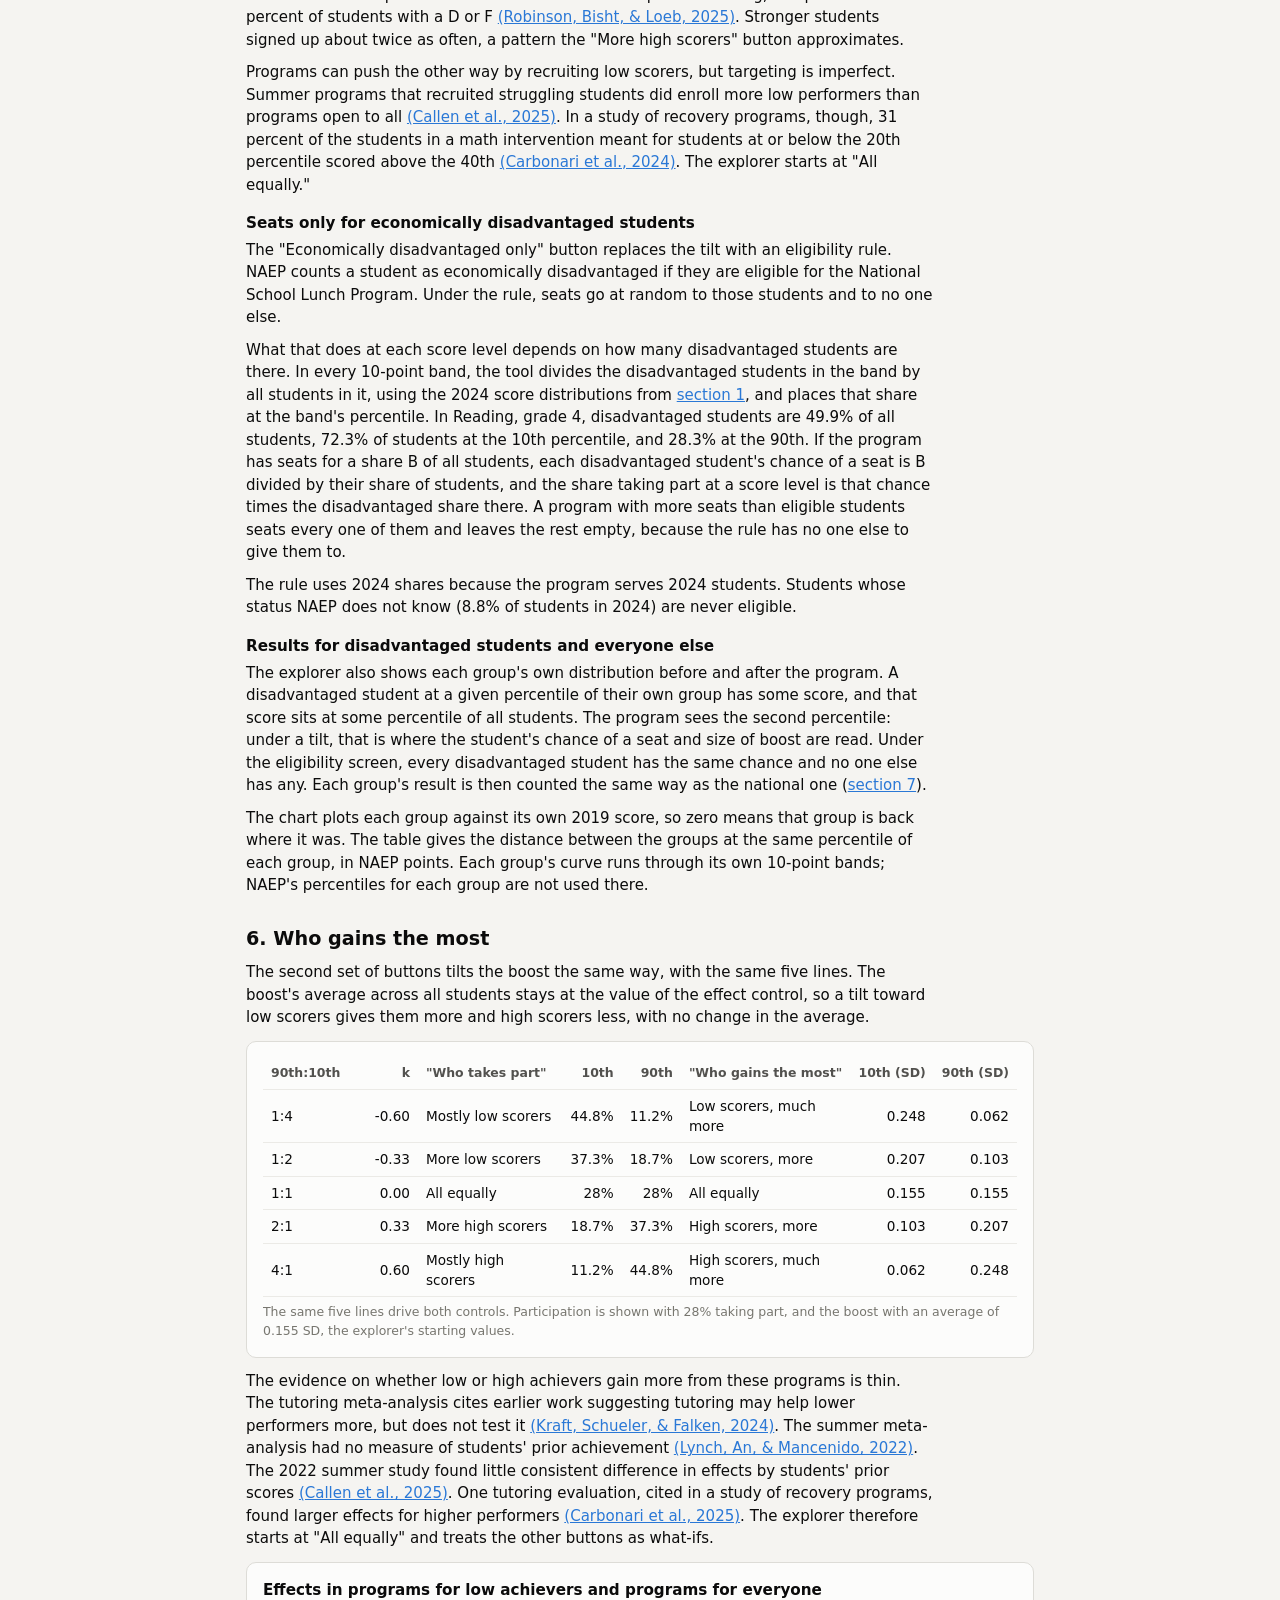
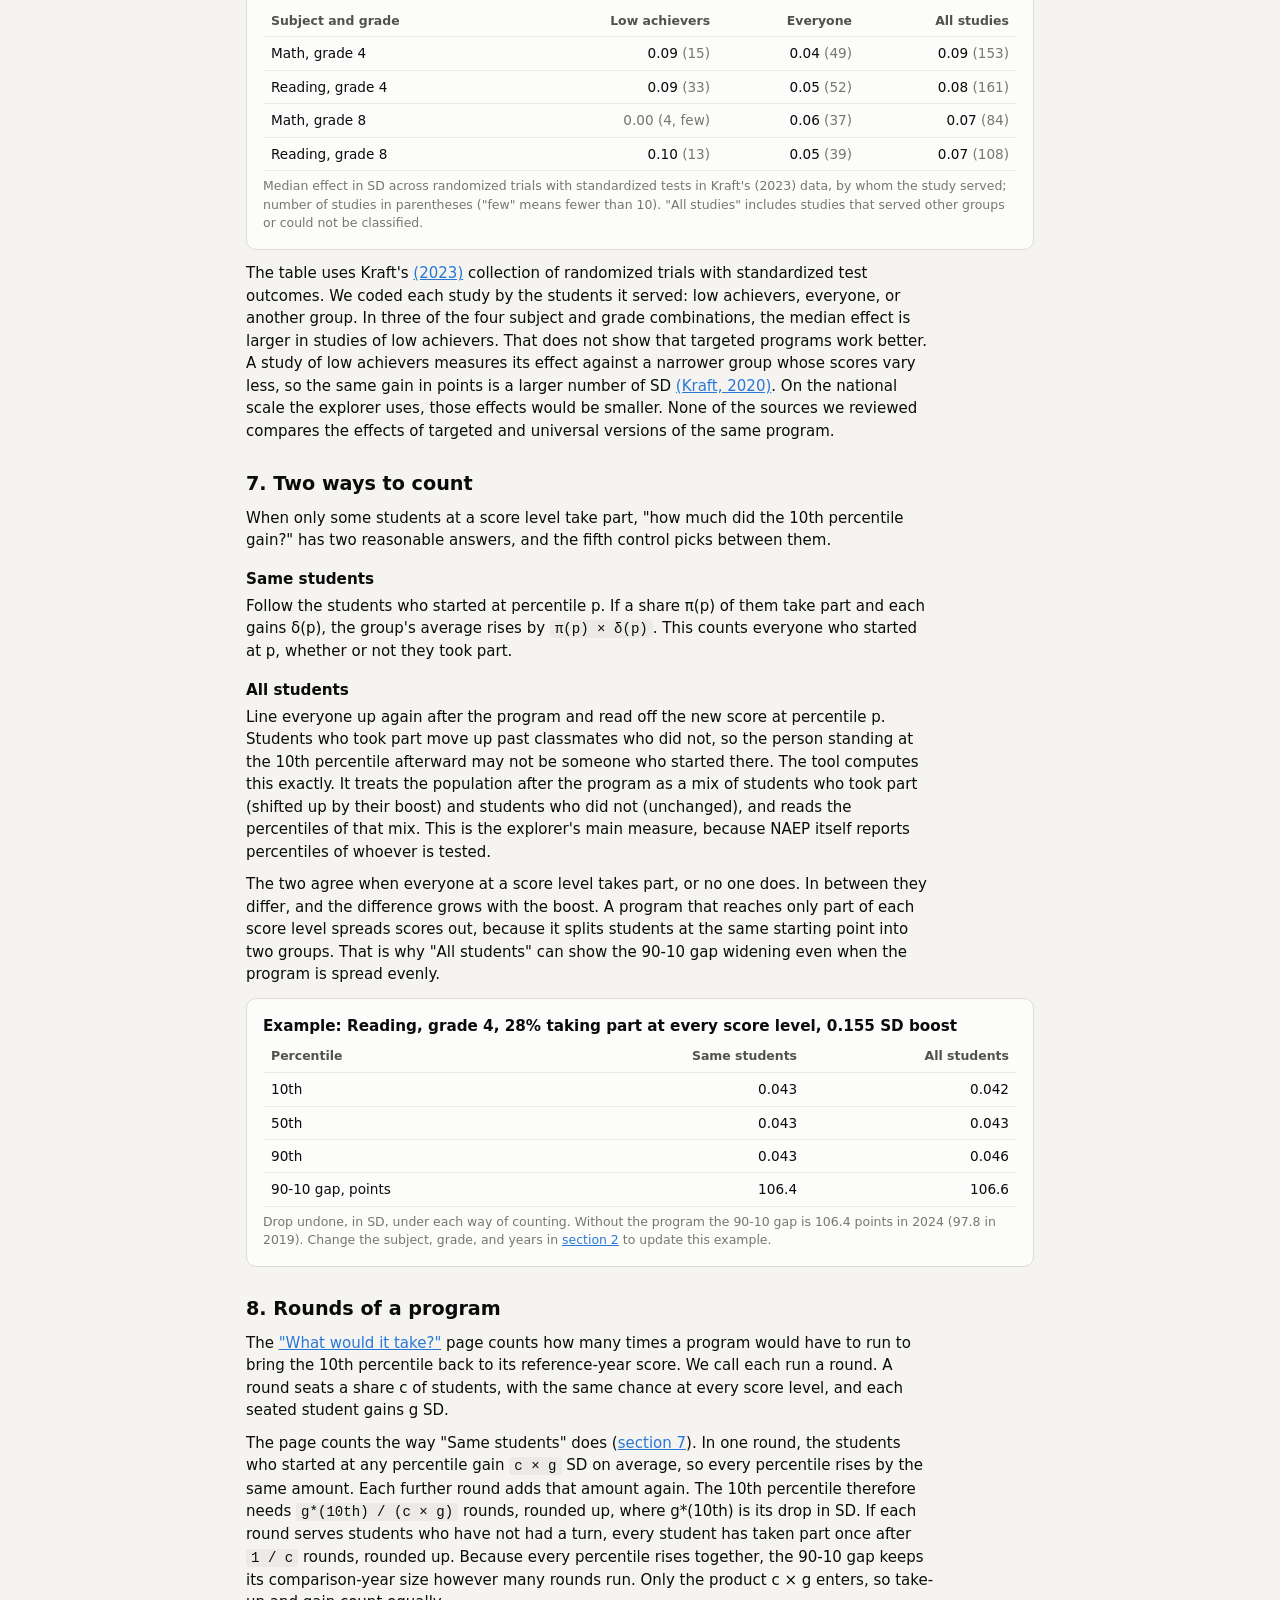
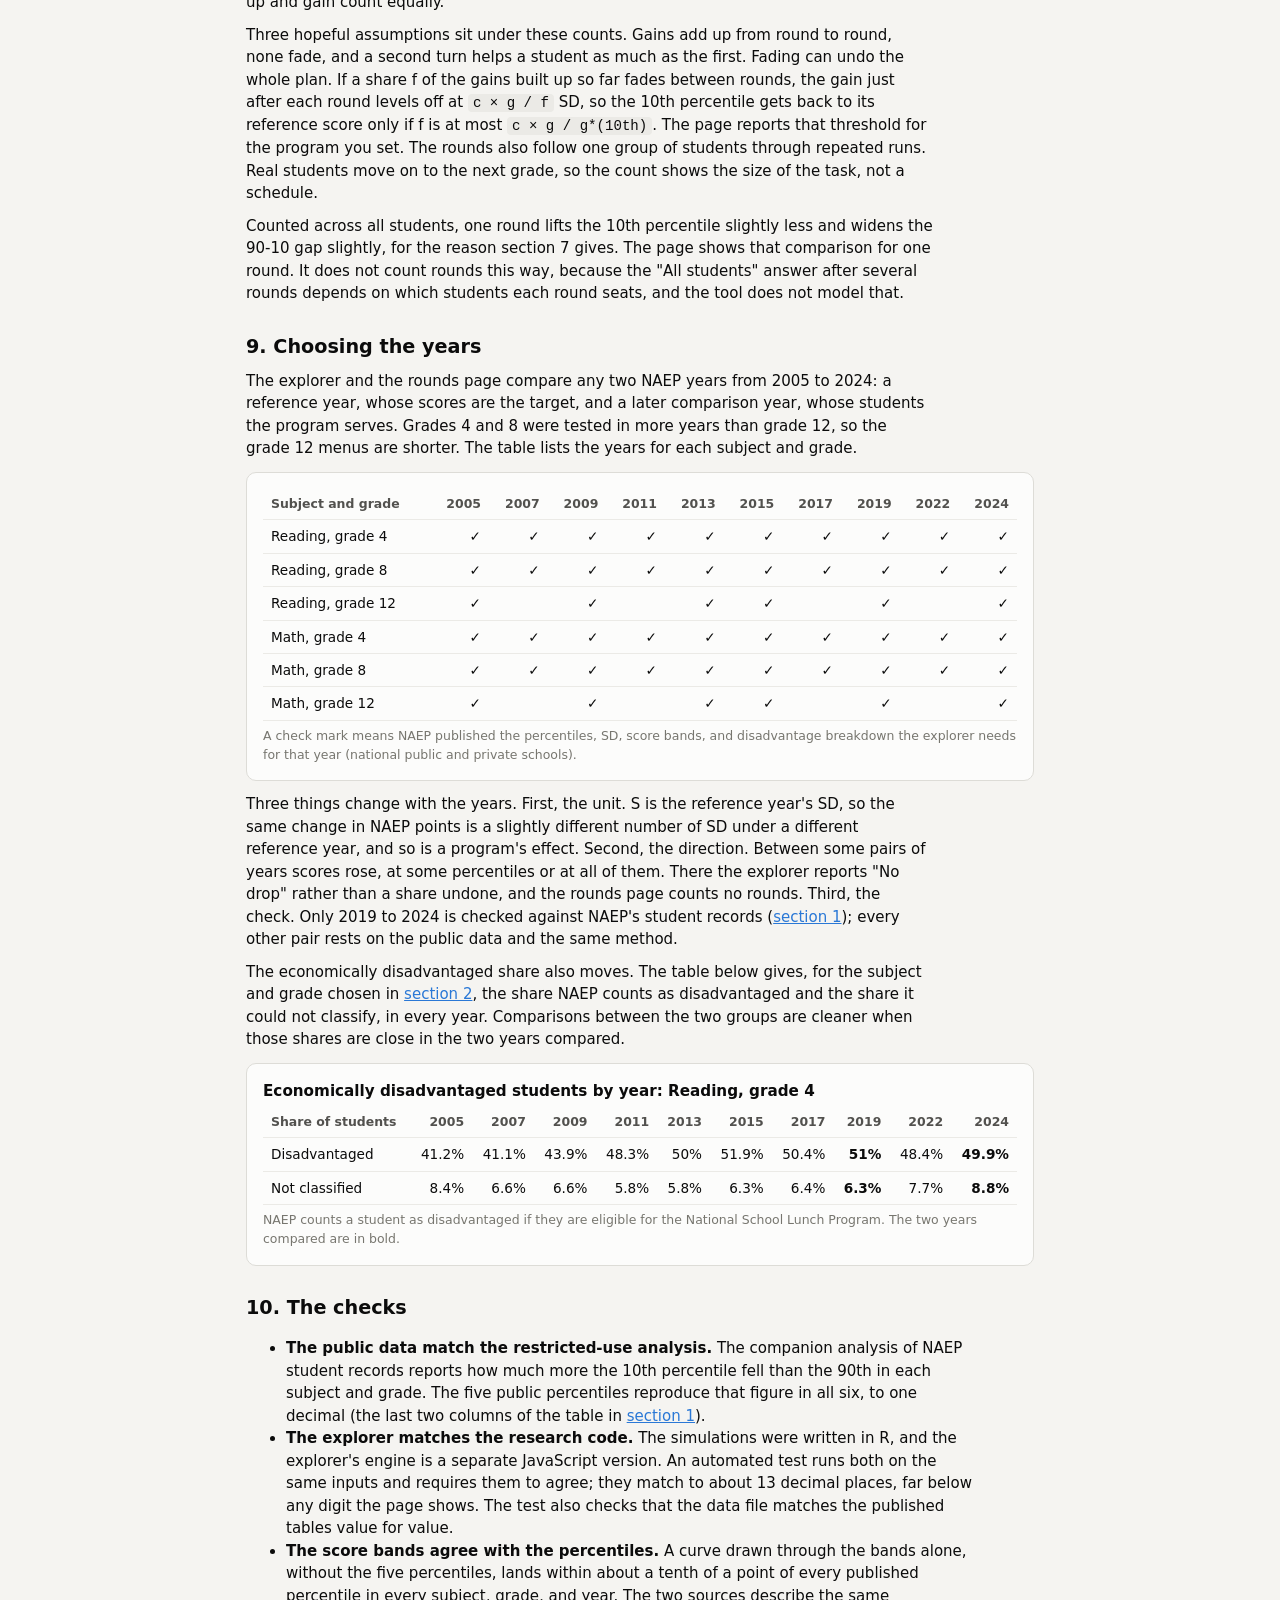
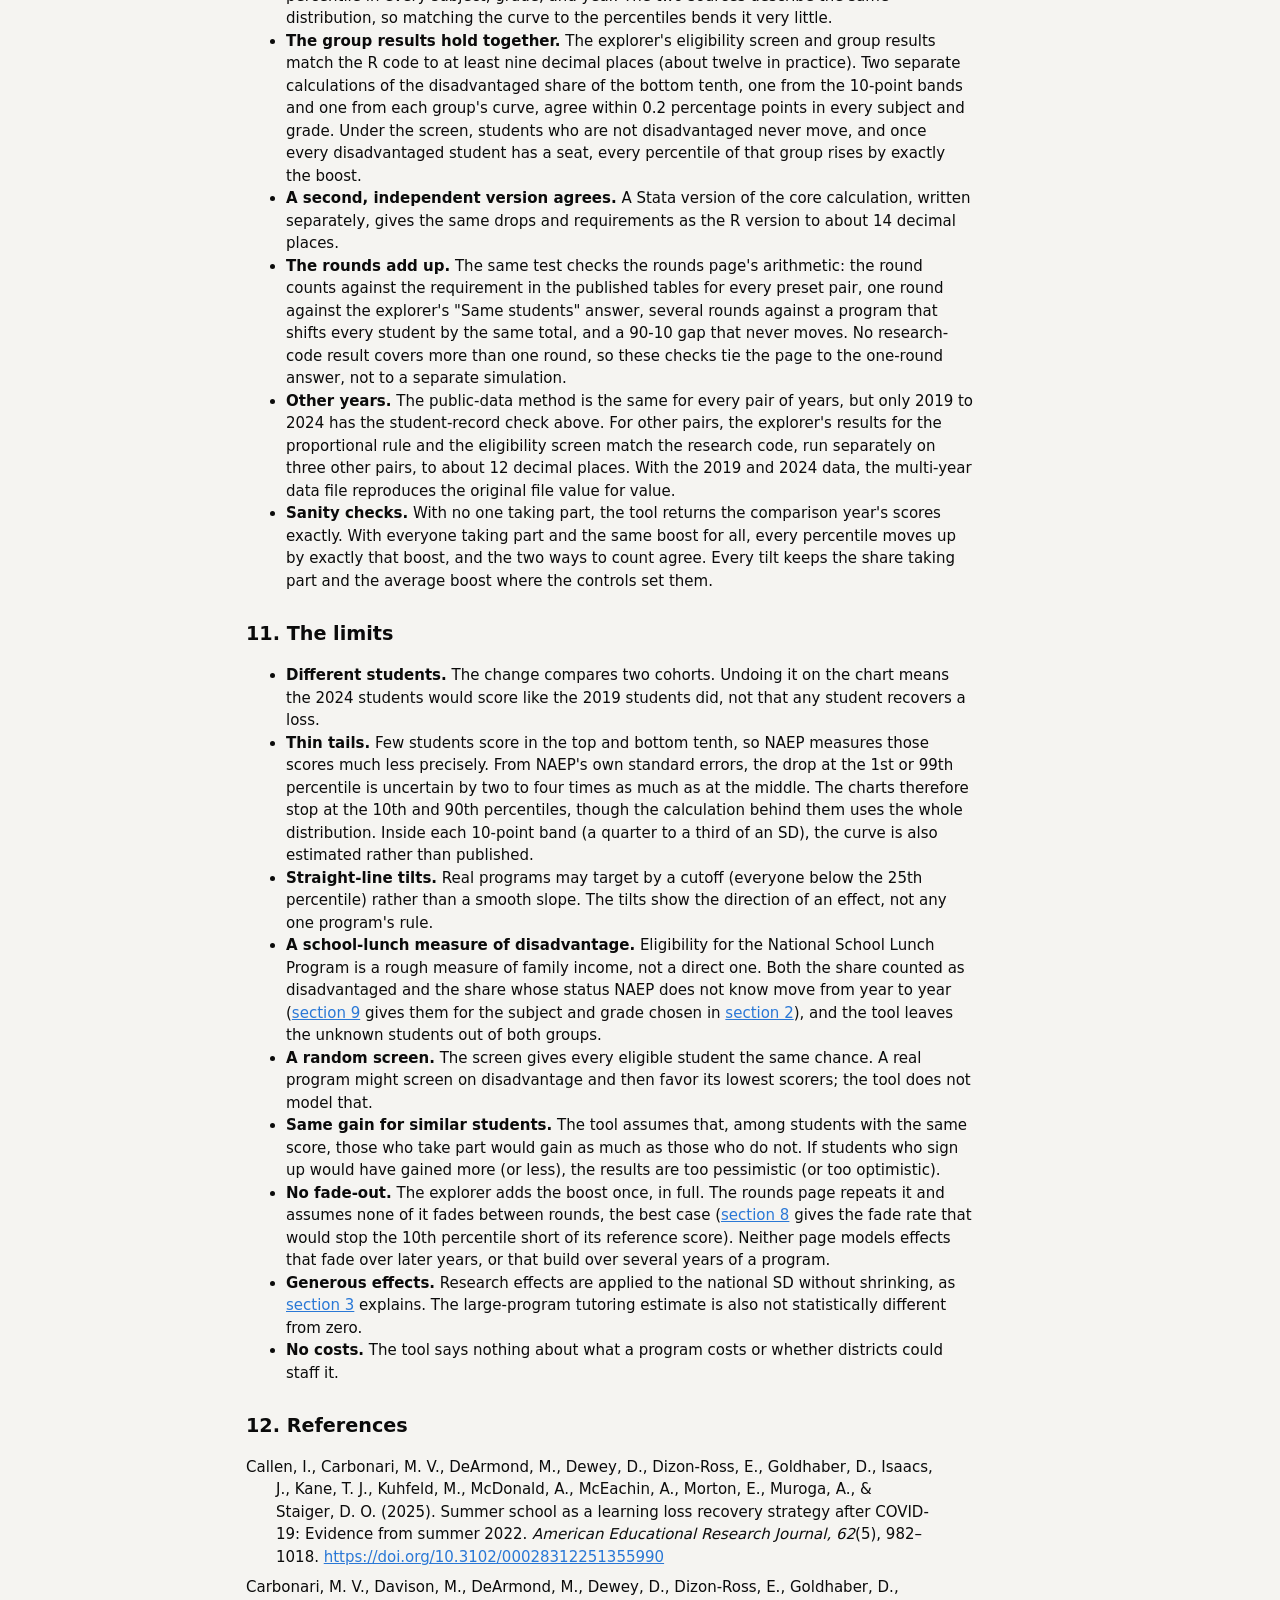
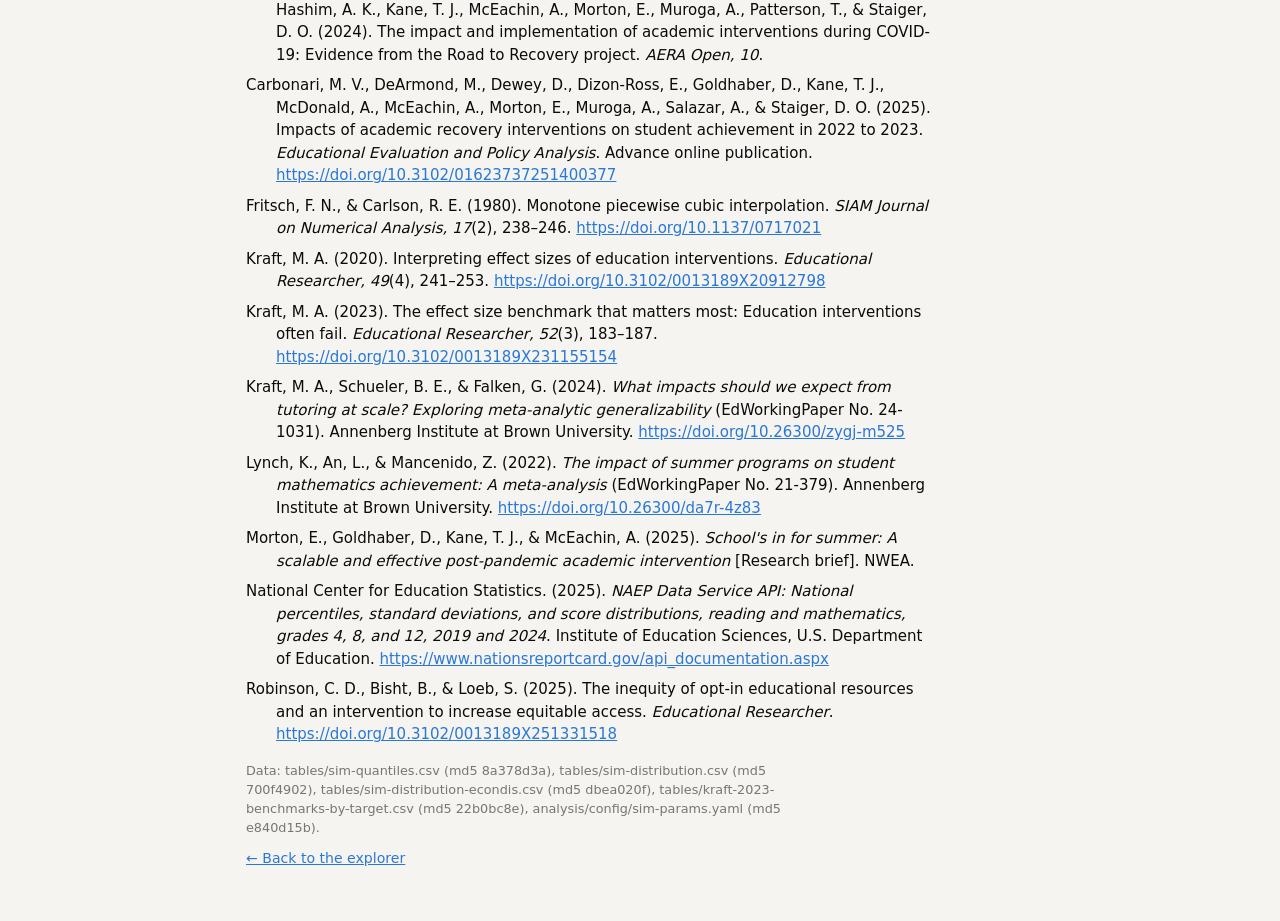
==== commit 4db827dc: "Let explorer users pick the reference and comparison years (2005 to 2024) The explorer, rounds page," ====
--- a/docs/methods.html
+++ b/docs/methods.html
@@ -1,12 +1,12 @@
 <!doctype html>
-<!-- draft v4, 2026-10-01 (section 8, rounds of a program); draft v3, 2026-09-29 (eligibility screen and ED / not-ED results); sources: docs/cells.js (tables/sim-quantiles.csv, tables/sim-distribution.csv, tables/sim-distribution-econdis.csv, tables/kraft-2023-benchmarks-by-target.csv, analysis/config/sim-params.yaml), docs/engine.js, references/references.bib, source PDFs checked 2026-09-28 -->
+<!-- draft v5, 2026-10-03 (section 9, choosing the years; text follows the chosen pair); draft v4, 2026-10-01 (section 8, rounds of a program); draft v3, 2026-09-29 (eligibility screen and ED / not-ED results); sources: docs/cells.js (tables/sim-quantiles.csv, tables/sim-distribution.csv, tables/sim-distribution-econdis.csv, tables/kraft-2023-benchmarks-by-target.csv, analysis/config/sim-params.yaml), docs/engine.js, references/references.bib, source PDFs checked 2026-09-28 -->
 <html lang="en">
 <head>
 <meta charset="utf-8">
 <meta name="viewport" content="width=device-width, initial-scale=1">
 <title>Explorer Methods</title>
 <meta name="description" content="How the NAEP Recovery Explorer was built: the data, the drop, the program presets, the gradients, the two ways to count, rounds of a program, the checks, and the limits.">
-<link rel="stylesheet" href="style.css?v=2026-10-02.2">
+<link rel="stylesheet" href="style.css?v=2026-10-03">
 </head>
 <body>
 <div class="draft-banner" role="note">DRAFT - WORK IN PROGRESS</div>
@@ -29,6 +29,7 @@
       <li><a href="#who-gains">Who gains the most</a></li>
       <li><a href="#counting">Two ways to count</a></li>
       <li><a href="#rounds">Rounds of a program</a></li>
+      <li><a href="#years">Choosing the years</a></li>
       <li><a href="#checks">The checks</a></li>
       <li><a href="#limits">The limits</a></li>
       <li><a href="#references">References</a></li>
@@ -39,9 +40,11 @@
   <section id="data">
     <h2>1. The data</h2>
     <p>The explorer uses public NAEP results only. For each subject and grade, we took the national scores at
-    the 10th, 25th, 50th, 75th, and 90th percentiles in 2019 and 2024, and the 2019 standard deviation, from
-    the NAEP Data Service <a href="#ref-naep">(National Center for Education Statistics [NCES], 2025)</a>.
-    "National" covers public and private schools together. The table shows how far each percentile's score fell.
+    the 10th, 25th, 50th, 75th, and 90th percentiles and the standard deviation in every year the explorer
+    offers, from the NAEP Data Service <a href="#ref-naep">(National Center for Education Statistics [NCES],
+    2025)</a>. "National" covers public and private schools together. The table shows how far each
+    percentile's score fell from 2019 to 2024, the pair the project's paper studies and the only pair checked
+    against NAEP's student records.
     From the same source we also took each year's score distribution: the share of students in every 10-point
     band of the scale. We took the same bands separately for students NAEP counts as economically disadvantaged
     and for students it does not, which the eligibility screen and the group results in
@@ -51,17 +54,19 @@
     </div>
     <p>Grade 12 math is reported on a 0 to 300 scale and the other five on a 0 to 500 scale, so NAEP points
     are not comparable across every row. The explorer therefore measures both the drop and the program in
-    standard deviations (SD), using each subject and grade's own 2019 SD.</p>
+    standard deviations (SD), using each subject and grade's own SD in the reference year
+    (<a href="#years">section 9</a>).</p>
   </section>
 
   <!-- ============================================================ 2 -->
   <section id="drop">
     <h2>2. The drop</h2>
-    <p>At each percentile p, the drop is the 2024 score minus the 2019 score at that percentile, written
-    D(p). Dividing by the 2019 SD, S, puts it in SD units: <span class="eq">D(p) / S</span>. That is the dashed
-    line in the explorer. Its mirror image, <span class="eq">g*(p) = &minus;D(p) / S</span>, is what a program
-    would have to add at percentile p to bring that percentile back to its 2019 score. We call g*(p) the
-    restoration requirement.</p>
+    <p>At each percentile p, the change is the comparison year's score minus the reference year's score at
+    that percentile, written D(p); in the pair chosen below, that is <span data-yr="cmp">2024</span> minus <span data-yr="ref">2019</span>. Dividing by the reference
+    year's SD, S, puts it in SD units: <span class="eq">D(p) / S</span>. That is the dashed line in the
+    explorer. Its mirror image, <span class="eq">g*(p) = &minus;D(p) / S</span>, is what a program would have
+    to add at percentile p to bring that percentile back to its <span data-yr="ref">2019</span> score. We call g*(p) the restoration
+    requirement. Where scores rose between the two years, D(p) is positive and there is nothing to restore.</p>
     <p>To draw the whole curve, we use the five percentiles and the score bands together. Stacking the bands
     from the bottom of the scale up shows what share of students scored below each band's upper edge, so each
     band gives one point on the curve, 30 to 40 points per year. We add the five published percentiles as points too, so the curve matches them exactly. Through all
@@ -69,15 +74,21 @@
     (monotone cubic interpolation; <a href="#ref-fc">Fritsch &amp; Carlson, 1980</a>). Because the bands
     cover the whole scale, no part of the curve rests on an assumed shape, including the parts below the 10th
     percentile and above the 90th. The charts still run only from the 10th to the 90th percentile, for the
-    reason given in <a href="#limits">section 10</a>; the dots mark the five published percentiles.</p>
-    <div class="card">
-      <h3>The drop, in SD <select id="cell" class="inline-select" aria-label="Subject and grade"></select></h3>
+    reason given in <a href="#limits">section 11</a>; the dots mark the five published percentiles.</p>
+    <p>One cell needed care. In reading, grade 8, in 2017, the edge of the 310-point band falls 0.011
+    percentile points from the published 90th percentile. Two points that close bend the curve sharply between
+    them, so the tool drops that band point and keeps the published percentile, as it does when a band edge
+    and a percentile coincide exactly. No other cell and year has a gap under 0.04 percentile points.</p>
+    <div class="card">
+      <h3>The change, in SD <select id="cell" class="inline-select" aria-label="Subject and grade"></select>
+        <select id="ref" class="inline-select" aria-label="Reference year"></select> to
+        <select id="cmp" class="inline-select" aria-label="Comparison year"></select></h3>
       <div class="chart" id="drop-chart"><div class="tip"></div></div>
       <p class="axis-cap">Percentile, from lowest-scoring students (left) to highest (right)</p>
     </div>
-    <p>These are different students in each year. The 2024 fourth graders are not the 2019 fourth graders, so
-    the drop compares two groups of students. It is a decline across cohorts, not a measure of what any one
-    student lost.</p>
+    <p>These are different students in each year. The <span data-yr="cmp">2024</span> fourth graders are not the <span data-yr="ref">2019</span> fourth graders, so
+    the change compares two groups of students. It is a change across cohorts, not a measure of what any one
+    student lost or gained.</p>
   </section>
 
   <!-- ============================================================ 3 -->
@@ -168,7 +179,7 @@
     student as economically disadvantaged if they are eligible for the National School Lunch Program. Under the
     rule, seats go at random to those students and to no one else.</p>
     <p>What that does at each score level depends on how many disadvantaged students are there. In every
-    10-point band, the tool divides the disadvantaged students in the band by all students in it, using the 2024
+    10-point band, the tool divides the disadvantaged students in the band by all students in it, using the <span data-yr="cmp">2024</span>
     score distributions from <a href="#data">section 1</a>, and places that share at the band's percentile. In
     <span data-ed="cell"></span>, disadvantaged students are <span data-ed="pop"></span> of all students,
     <span data-ed="s10"></span> of students at the 10th percentile, and <span data-ed="s90"></span> at the
@@ -176,8 +187,8 @@
     seat is B divided by their share of students, and the share taking part at a score level is that chance
     times the disadvantaged share there. A program with more seats than eligible students seats every one of
     them and leaves the rest empty, because the rule has no one else to give them to.</p>
-    <p>The rule uses 2024 shares because the program serves 2024 students. Students whose status NAEP does not
-    know (<span data-ed="info"></span> of students in 2024) are never eligible.</p>
+    <p>The rule uses <span data-yr="cmp">2024</span> shares because the program serves <span data-yr="cmp">2024</span> students. Students whose status NAEP does not
+    know (<span data-ed="info"></span> of students in <span data-yr="cmp">2024</span>) are never eligible.</p>
 
     <h3 id="groups">Results for disadvantaged students and everyone else</h3>
     <p>The explorer also shows each group's own distribution before and after the program. A disadvantaged
@@ -186,7 +197,7 @@
     seat and size of boost are read. Under the eligibility screen, every disadvantaged student has the same
     chance and no one else has any. Each group's result is then counted the same way as the national one
     (<a href="#counting">section 7</a>).</p>
-    <p>The chart plots each group against its own 2019 score, so zero means that group is back where it was.
+    <p>The chart plots each group against its own <span data-yr="ref">2019</span> score, so zero means that group is back where it was.
     The table gives the distance between the groups at the same percentile of each group, in NAEP points. Each
     group's curve runs through its own 10-point bands; NAEP's percentiles for each group are not used there.</p>
   </section>
@@ -251,7 +262,7 @@
   <section id="rounds">
     <h2>8. Rounds of a program</h2>
     <p>The <a href="rounds.html">"What would it take?"</a> page counts how many times a program would have to
-    run to bring the 10th percentile back to its 2019 score. We call each run a round. A round seats a share c
+    run to bring the 10th percentile back to its reference-year score. We call each run a round. A round seats a share c
     of students, with the same chance at every score level, and each seated student gains g SD.</p>
     <p>The page counts the way "Same students" does (<a href="#counting">section 7</a>). In one round, the
     students who started at any percentile gain <span class="eq">c &times; g</span> SD on average, so every
@@ -259,12 +270,12 @@
     therefore needs <span class="eq">g*(10th) / (c &times; g)</span> rounds, rounded up, where g*(10th) is its
     drop in SD. If each round serves students who have not had a turn, every student has taken part once after
     <span class="eq">1 / c</span> rounds, rounded up. Because every percentile rises together, the 90-10 gap
-    keeps its 2024 size however many rounds run. Only the product c &times; g enters, so take-up and gain count
+    keeps its comparison-year size however many rounds run. Only the product c &times; g enters, so take-up and gain count
     equally.</p>
     <p>Three hopeful assumptions sit under these counts. Gains add up from round to round, none fade, and a
     second turn helps a student as much as the first. Fading can undo the whole plan. If a share f of the gains
     built up so far fades between rounds, the gain just after each round levels off at
-    <span class="eq">c &times; g / f</span> SD, so the 10th percentile gets back to 2019 only if f is at most
+    <span class="eq">c &times; g / f</span> SD, so the 10th percentile gets back to its reference score only if f is at most
     <span class="eq">c &times; g / g*(10th)</span>. The page reports that threshold for the program you set.
     The rounds also follow one group of students through repeated runs. Real students move on to the next
     grade, so the count shows the size of the task, not a schedule.</p>
@@ -275,8 +286,34 @@
   </section>
 
   <!-- ============================================================ 9 -->
+  <section id="years">
+    <h2>9. Choosing the years</h2>
+    <p>The explorer and the rounds page compare any two NAEP years from 2005 to 2024: a reference year, whose
+    scores are the target, and a later comparison year, whose students the program serves. Grades 4 and 8 were
+    tested in more years than grade 12, so the grade 12 menus are shorter. The table lists the years for each
+    subject and grade.</p>
+    <div class="card">
+      <div class="tbl-wrap"><table id="years-tbl"></table></div>
+    </div>
+    <p>Three things change with the years. First, the unit. S is the reference year's SD, so the same change in
+    NAEP points is a slightly different number of SD under a different reference year, and so is a program's
+    effect. Second, the direction. Between some pairs of years scores rose, at some percentiles or at all of
+    them. There the explorer reports "No drop" rather than a share undone, and the rounds page counts no rounds.
+    Third, the check. Only 2019 to 2024 is checked against NAEP's student records
+    (<a href="#data">section 1</a>); every other pair rests on the public data and the same method.</p>
+    <p>The economically disadvantaged share also moves. The table below gives, for the subject and grade chosen
+    in <a href="#drop">section 2</a>, the share NAEP counts as disadvantaged and the share it could not
+    classify, in every year. Comparisons between the two groups are cleaner when those shares are close in the
+    two years compared.</p>
+    <div class="card">
+      <h3 id="ed-years-title"></h3>
+      <div class="tbl-wrap"><table id="ed-years-tbl"></table></div>
+    </div>
+  </section>
+
+  <!-- ============================================================ 10 -->
   <section id="checks">
-    <h2>9. The checks</h2>
+    <h2>10. The checks</h2>
     <ul>
       <li><strong>The public data match the restricted-use analysis.</strong> The companion analysis of NAEP
       student records reports how much more the 10th percentile fell than the 90th in each subject and grade.
@@ -302,19 +339,24 @@
       explorer's "Same students" answer, several rounds against a program that shifts every student by the same
       total, and a 90-10 gap that never moves. No research-code result covers more than one round, so these
       checks tie the page to the one-round answer, not to a separate simulation.</li>
-      <li><strong>Sanity checks.</strong> With no one taking part, the tool returns the 2024 scores exactly. With
+      <li><strong>Other years.</strong> The public-data method is the same for every pair of years, but only
+      2019 to 2024 has the student-record check above. For other pairs, the explorer's results for the
+      proportional rule and the eligibility screen match the research code, run separately on three other
+      pairs, to about 12 decimal places. With the 2019 and 2024 data, the multi-year data file reproduces the
+      original file value for value.</li>
+      <li><strong>Sanity checks.</strong> With no one taking part, the tool returns the comparison year's scores exactly. With
       everyone taking part and the same boost for all, every percentile moves up by exactly that boost, and the
       two ways to count agree. Every tilt keeps the share taking part and the average boost where the controls
       set them.</li>
     </ul>
   </section>
 
-  <!-- ============================================================ 10 -->
+  <!-- ============================================================ 11 -->
   <section id="limits">
-    <h2>10. The limits</h2>
+    <h2>11. The limits</h2>
     <ul id="limits-list">
-      <li><strong>Different students.</strong> The drop compares two cohorts. Undoing it on the chart means the
-      2024 students would score like the 2019 students did, not that any student recovers a loss.</li>
+      <li><strong>Different students.</strong> The change compares two cohorts. Undoing it on the chart means the
+      <span data-yr="cmp">2024</span> students would score like the <span data-yr="ref">2019</span> students did, not that any student recovers a loss.</li>
       <li><strong>Thin tails.</strong> Few students score in the top and bottom tenth, so NAEP measures those
       scores much less precisely. From NAEP's own standard errors, the drop at the 1st or 99th percentile is
       uncertain by two to four times as much as at the middle. The charts therefore stop at the 10th and 90th
@@ -324,9 +366,10 @@
       percentile) rather than a smooth slope. The tilts show the direction of an effect, not any one
       program's rule.</li>
       <li><strong>A school-lunch measure of disadvantage.</strong> Eligibility for the National School Lunch
-      Program is a rough measure of family income, not a direct one. The share of students whose status NAEP
-      does not know also grew from 2019 to 2024 (to <span data-ed="info"></span> in the subject and grade chosen
-      in <a href="#drop">section 2</a>), and the tool leaves them out of both groups.</li>
+      Program is a rough measure of family income, not a direct one. Both the share counted as disadvantaged
+      and the share whose status NAEP does not know move from year to year (<a href="#years">section 9</a>
+      gives them for the subject and grade chosen in <a href="#drop">section 2</a>), and the tool leaves the
+      unknown students out of both groups.</li>
       <li><strong>A random screen.</strong> The screen gives every eligible student the same chance. A real
       program might screen on disadvantage and then favor its lowest scorers; the tool does not model that.</li>
       <li><strong>Same gain for similar students.</strong> The tool assumes that, among students with the same
@@ -334,7 +377,7 @@
       gained more (or less), the results are too pessimistic (or too optimistic).</li>
       <li><strong>No fade-out.</strong> The explorer adds the boost once, in full. The rounds page repeats it
       and assumes none of it fades between rounds, the best case (<a href="#rounds">section 8</a> gives the
-      fade rate that would stop the 10th percentile short of 2019). Neither page models effects that fade over
+      fade rate that would stop the 10th percentile short of its reference score). Neither page models effects that fade over
       later years, or that build over several years of a program.</li>
       <li><strong>Generous effects.</strong> Research effects are applied to the national SD without shrinking,
       as <a href="#effects">section 3</a> explains. The large-program tutoring estimate is also not
@@ -344,9 +387,9 @@
     </ul>
   </section>
 
-  <!-- ============================================================ 11 -->
+  <!-- ============================================================ 12 -->
   <section id="references">
-    <h2>11. References</h2>
+    <h2>12. References</h2>
     <ul class="refs" id="refs-list">
       <li id="ref-callen">Callen, I., Carbonari, M. V., DeArmond, M., Dewey, D., Dizon-Ross, E., Goldhaber, D.,
       Isaacs, J., Kane, T. J., Kuhfeld, M., McDonald, A., McEachin, A., Morton, E., Muroga, A., &amp; Staiger,
@@ -395,9 +438,10 @@
   <p class="back"><a href="index.html">&larr; Back to the explorer</a></p>
 </main>
 
-<script src="cells.js?v=2026-10-02.2"></script>
-<script src="engine.js?v=2026-10-02.2"></script>
-<script src="charts.js?v=2026-10-02.2"></script>
+<script src="cells.js?v=2026-10-03"></script>
+<script src="years.js?v=2026-10-03"></script>
+<script src="engine.js?v=2026-10-03"></script>
+<script src="charts.js?v=2026-10-03"></script>
 <script>
 "use strict";
 // Every table, chart, and config value on this page is read from cells.js
@@ -405,9 +449,10 @@
 // cannot disagree with it. The only numbers typed into the prose are facts
 // from the cited sources (study counts, unrounded rates), each next to its
 // citation.
-const D = globalThis.TOOL_DATA, E = globalThis.NAEPEngine;
-const { ord, el, path, hover, frame, CURVE_P } = globalThis.NAEPCharts;
-const { f1, f2, f3, fmtPct, cellName, configValue, chipName, tiltName, provenanceText } = globalThis.NAEPShared;
+const D = globalThis.TOOL_DATA, Y = globalThis.TOOL_YEARS, E = globalThis.NAEPEngine;
+const { ord, el, path, hover, frame, CURVE_P, onResize } = globalThis.NAEPCharts;
+const { f1, f2, f3, fmtPct, cellName, configValue, chipName, tiltName, provenanceText,
+        yearsOf, snapYears, fillYearSelects } = globalThis.NAEPShared;
 const PS = D.percentiles;
 const $ = (id) => document.getElementById(id);
 const at = (cell, key, p) => cell[key][PS.indexOf(p)];
@@ -436,9 +481,16 @@
 })();
 
 // ------------------------------------------------------------ 2. drop chart
+// The subject, grade, and years chosen here drive the drop chart, the
+// counting example, the screen numbers, the ED shares table, and every year
+// named in the prose. This page cannot keep them in the URL hash as the
+// explorer does, because the hash carries the section anchors the explorer
+// links to (methods.html#effects), so it opens on the paper's pair.
 const cellSel = $("cell");
-D.cells.forEach((c) => cellSel.add(new Option(cellName(c.label), c.label)));
-function currentCell() { return D.cells.find((c) => c.label === cellSel.value); }
+const yearsCell = (label) => Y.cells.find((c) => c.label === label);
+Y.cells.forEach((c) => cellSel.add(new Option(cellName(c.label), c.label)));
+const yrs = { ref: Y.default_pair[0], cmp: Y.default_pair[1] };
+function currentCell() { return E.pair(yearsCell(cellSel.value), yrs.ref, yrs.cmp); }
 
 function drawDrop(cell) {
   // The no-program scenario gives the interpolated drop at every percentile.
@@ -447,13 +499,16 @@
   const vals = res.curve.map(v);
   const lo = Math.min(-0.05, ...vals), hi = Math.max(0, ...vals), pad = (hi - lo) * 0.08;
   const F = frame("drop-chart", 720, 260, [lo - pad, hi > 0 ? hi + pad : 0], f2, 5);
+  const ends = [res.knots[0], res.knots[res.knots.length - 1]];
+  F.svg.setAttribute("aria-label", `The change from ${cell.ref} to ${cell.cmp} at each percentile, in SD, ${cellName(cell.label)}: ` +
+    ends.map((r) => `${f3(v(r))} at the ${ord(r.p)}`).join(", ") + ".");
   el("path", { d: path(res.curve.map((r) => [F.x(r.p), F.y(v(r))])), fill: "none",
                stroke: "var(--series-before)", "stroke-width": 2, "stroke-dasharray": "5 4" }, F.svg);
   res.knots.forEach((r) => el("circle", { cx: F.x(r.p), cy: F.y(v(r)), r: 4, fill: "var(--series-before)",
                                           stroke: "var(--surface-1)", "stroke-width": 2 }, F.svg));
   hover(F, res.curve, (r) => F.y(v(r)), (r) =>
     `<div>${ord(r.p)} percentile${PS.includes(r.p) ? " (published)" : " (from the score bands)"}</div>` +
-    `<div>Drop: <b>${f3(v(r))}</b> SD, <b>${f1(r.q2024_pts - r.q2019_pts)}</b> points</div>`);
+    `<div>Change: <b>${f3(v(r))}</b> SD, <b>${f1(r.qCmp_pts - r.qRef_pts)}</b> points</div>`);
 }
 
 // ------------------------------------------------------------ 3, 4. presets
@@ -497,7 +552,7 @@
   neutral: { stroke: "var(--series-before)" },
   "mild-pos": { stroke: "var(--series-effect)", dash: "5 4" }, "strong-pos": { stroke: "var(--series-effect)" },
 };
-(function tiltChart() {
+function tiltChart() {
   const B = C_DEFAULT.c;
   $("tilt-title").textContent = `Share taking part at each percentile when ${fmtPct(B)} of students take part`;
   $("tilt-legend").innerHTML = E.TILT_LEVELS.map((l) => {
@@ -507,6 +562,8 @@
   const lines = E.TILT_LEVELS.map((l) => ({ l, v: E.participation(B, l.k)(CURVE_P) }));
   const top = Math.max(...lines.flatMap((x) => x.v));
   const F = frame("tilt-chart", 720, 260, [0, Math.min(1, top * 1.1)], (v) => fmtPct(v), 5);
+  F.svg.setAttribute("aria-label", `Share taking part at each percentile under the five tilts, with ${fmtPct(B)} of ` +
+    `students taking part. The table in section 6 gives each line's 10th and 90th percentile values.`);
   lines.forEach(({ l, v }) => {
     const s = TILT_STYLE[l.id];
     el("path", { d: path(CURVE_P.map((p, i) => [F.x(p), F.y(v[i])])), fill: "none", stroke: s.stroke,
@@ -517,7 +574,8 @@
   const iNeutral = E.TILT_LEVELS.findIndex((l) => l.id === "neutral");
   hover(F, rows, (r) => F.y(r.v[iNeutral]), (r) => `<div>${ord(r.p)} percentile</div>` +
     E.TILT_LEVELS.map((l, j) => `<div>${PART_NAMES[l.id]}: <b>${fmtPct(r.v[j])}</b></div>`).join(""));
-})();
+}
+tiltChart();
 (function tiltTable() {
   const B = C_DEFAULT.c, g = G_DEFAULT.g;
   const rows = E.TILT_LEVELS.map((l) => {
@@ -573,7 +631,7 @@
   $("count-tbl").innerHTML = `<thead><tr><th>Percentile</th><th>Same students</th><th>All students</th></tr></thead>` +
     `<tbody>${rows}<tr><td>90-10 gap, points</td><td>${f1(grp.gap9010.post)}</td><td>${f1(dist.gap9010.post)}</td></tr></tbody>` +
     `<caption>Drop undone, in SD, under each way of counting. Without the program the 90-10 gap is
-    ${f1(grp.gap9010.y2024)} points (${f1(grp.gap9010.y2019)} in 2019). Change the subject and grade in
+    ${f1(grp.gap9010.cmp)} points in ${cell.cmp} (${f1(grp.gap9010.ref)} in ${cell.ref}). Change the subject, grade, and years in
     <a href="#drop">section 2</a> to update this example.</caption>`;
 }
 
@@ -588,14 +646,52 @@
 // The eligibility-screen paragraph's numbers, for the cell chosen in section 2.
 function fillScreen(cell) {
   const s = (p) => E.edShareAt(cell.ed, [p])[0];
-  const info = E.edUnknownShare(cell.ed);
+  const info = cell.ed.unknownCmp;
   const vals = { cell: cellName(cell.label), pop: fmtPct(cell.ed.pop), s10: fmtPct(s(10)), s90: fmtPct(s(90)),
                  info: fmtPct(info) };
   document.querySelectorAll("[data-ed]").forEach((n) => { n.textContent = vals[n.dataset.ed]; });
 }
 
-function render() { const c = currentCell(); drawDrop(c); drawCounting(c); fillScreen(c); }
-cellSel.addEventListener("change", render);
+// ------------------------------------------------------------ 9. the years
+// Which years each subject and grade offers, from years.js.
+(function yearsTable() {
+  const all = [...new Set(Y.cells.flatMap((c) => yearsOf(c)))].sort((a, b) => a - b);
+  $("years-tbl").innerHTML = `<thead><tr><th>Subject and grade</th>${all.map((y) => `<th>${y}</th>`).join("")}</tr></thead>` +
+    `<tbody>${Y.cells.map((c) => `<tr><td>${cellName(c.label)}</td>` +
+      all.map((y) => `<td>${c.years[y] ? "&#10003;" : ""}</td>`).join("") + "</tr>").join("")}</tbody>` +
+    `<caption>A check mark means NAEP published the percentiles, SD, score bands, and disadvantage breakdown
+    the explorer needs for that year (national public and private schools).</caption>`;
+})();
+// The disadvantaged and unclassified shares in every year of the chosen cell,
+// with the two years being compared in bold.
+function edYears(yc) {
+  $("ed-years-title").textContent = `Economically disadvantaged students by year: ${cellName(yc.label)}`;
+  const bold = (y, t) => (y === yrs.ref || y === yrs.cmp ? `<b>${t}</b>` : t);
+  const ys = yearsOf(yc);
+  $("ed-years-tbl").innerHTML = `<thead><tr><th>Share of students</th>${ys.map((y) => `<th>${bold(y, y)}</th>`).join("")}</tr></thead>` +
+    `<tbody><tr><td>Disadvantaged</td>${ys.map((y) => `<td>${bold(y, fmtPct(yc.years[y].ed.pop))}</td>`).join("")}</tr>` +
+    `<tr><td>Not classified</td>${ys.map((y) => `<td>${bold(y, fmtPct(yc.years[y].ed.unknown))}</td>`).join("")}</tr></tbody>` +
+    `<caption>NAEP counts a student as disadvantaged if they are eligible for the National School Lunch Program.
+    The two years compared are in bold.</caption>`;
+}
+
+function render() {
+  const yc = yearsCell(cellSel.value);
+  fillYearSelects($("ref"), $("cmp"), yc, yrs.ref, yrs.cmp);
+  document.querySelectorAll("[data-yr]").forEach((n) => { n.textContent = yrs[n.dataset.yr]; });
+  const c = currentCell(); drawDrop(c); drawCounting(c); fillScreen(c); edYears(yc);
+}
+// A new cell or reference year keeps the pair valid, as on the explorer.
+cellSel.addEventListener("change", () => {
+  [yrs.ref, yrs.cmp] = snapYears(yearsCell(cellSel.value), yrs.ref, yrs.cmp, Y.default_pair); render();
+});
+$("ref").addEventListener("change", (e) => {
+  [yrs.ref, yrs.cmp] = snapYears(yearsCell(cellSel.value), Number(e.target.value), yrs.cmp, Y.default_pair); render();
+});
+$("cmp").addEventListener("change", (e) => { yrs.cmp = Number(e.target.value); render(); });
+// Charts are drawn at their container's width (frame()), so redraw both the
+// cell's charts and the tilt chart when the window width changes.
+onResize(() => { render(); tiltChart(); });
 render();
 </script>
 </body>
--- a/docs/style.css
+++ b/docs/style.css
@@ -91,6 +91,23 @@
    box instead of stretching the whole page past a phone's width. */
 .layout > * { min-width: 0; }
 @media (max-width: 860px) { .layout { grid-template-columns: minmax(0, 1fr); } }
+/* Desktop: the controls stay in view while the results scroll past, and
+   scroll on their own if they are taller than the window. */
+@media (min-width: 861px) {
+  .layout > #controls { position: sticky; top: 12px; max-height: calc(100vh - 24px); overflow-y: auto; }
+}
+/* Phone and narrow tablet: the controls come first, because the results
+   only make sense once the program is set. Then the main chart, then the
+   headline numbers that summarize it, then the rest of the results. The
+   results wrapper steps out of the layout (display: contents) so its cards
+   can be reordered; the grid gap replaces the stack margins. */
+@media (max-width: 860px) {
+  .layout > .results { display: contents; }
+  .layout > .results > * { order: 4; margin-top: 0; }
+  .layout > #controls { order: 1; }
+  .layout > .results > .main-card { order: 2; }
+  .layout > .results > .tiles { order: 3; }
+}
 .card { background: var(--surface-1); border: 1px solid var(--border); border-radius: 10px; padding: 16px; min-width: 0; }
 .stack > * + * { margin-top: 16px; }
 
@@ -101,6 +118,9 @@
 .ctl-row { display: flex; align-items: center; gap: 10px; }
 .ctl-row input[type=range] { flex: 1; accent-color: var(--accent); min-width: 0; }
 .ctl-value { font-variant-numeric: tabular-nums; min-width: 5.5ch; text-align: right; font-weight: 600; }
+/* Reference and comparison year selects, side by side under the cell. */
+.year-row { display: grid; grid-template-columns: 1fr 1fr; gap: 10px; margin-top: 10px; }
+.year-row .ctl-label { margin-bottom: 4px; }
 select { width: 100%; padding: 6px 8px; font: inherit; background: var(--surface-1); color: var(--text-primary);
          border: 1px solid var(--border); border-radius: 6px; }
 .chips { display: flex; flex-wrap: wrap; gap: 6px; margin-top: 8px; }
@@ -123,7 +143,10 @@
 .tiles { display: grid; grid-template-columns: repeat(3, 1fr); gap: 12px; }
 @media (max-width: 560px) { .tiles { grid-template-columns: 1fr; } }
 .tile .k { color: var(--text-secondary); font-size: 0.8rem; }
-.tile .v { font-size: 1.6rem; font-weight: 650; font-variant-numeric: tabular-nums; line-height: 1.2; }
+/* Proportional digits on standalone figures; equal-width digits stay on
+   tables, axes, and the slider readouts, where numbers line up or change
+   in place. */
+.tile .v { font-size: 1.6rem; font-weight: 650; line-height: 1.2; }
 .tile .s { color: var(--text-muted); font-size: 0.78rem; }
 
 /* Charts */
@@ -133,7 +156,9 @@
 .gridline { stroke: var(--grid); stroke-width: 1; }
 .zero { stroke: var(--text-muted); stroke-width: 1; }
 .legend { display: flex; flex-wrap: wrap; gap: 14px; font-size: 0.8rem; color: var(--text-secondary); margin-bottom: 6px; }
-.legend span { display: inline-flex; align-items: center; gap: 6px; }
+/* Only the legend's own entries are flex rows; a span inside an entry (a
+   year filled in by the page) stays inline, with no gap around it. */
+.legend > span { display: inline-flex; align-items: center; gap: 6px; }
 .chart .direct-label { fill: var(--text-secondary); font-size: 11px; font-weight: 600; }
 .sw { width: 18px; height: 0; border-top: 2px solid; display: inline-block; }
 .sw.dash { border-top-style: dashed; }
@@ -238,7 +263,7 @@
 .summary-dl { margin: 0 0 10px; padding-top: 10px; border-top: 1px solid var(--border); }
 .summary-dl div { display: flex; justify-content: space-between; align-items: baseline; gap: 12px; padding: 4px 0; }
 .summary-dl dt { color: var(--text-secondary); font-size: 0.88rem; }
-.summary-dl dd { margin: 0; font-size: 1.25rem; font-weight: 700; font-variant-numeric: tabular-nums; white-space: nowrap; }
+.summary-dl dd { margin: 0; font-size: 1.25rem; font-weight: 700; white-space: nowrap; }
 .care { margin: 0; padding-left: 18px; font-size: 0.88rem; color: var(--text-secondary); }
 .care li + li { margin-top: 8px; }
 .care strong { color: var(--text-primary); }
